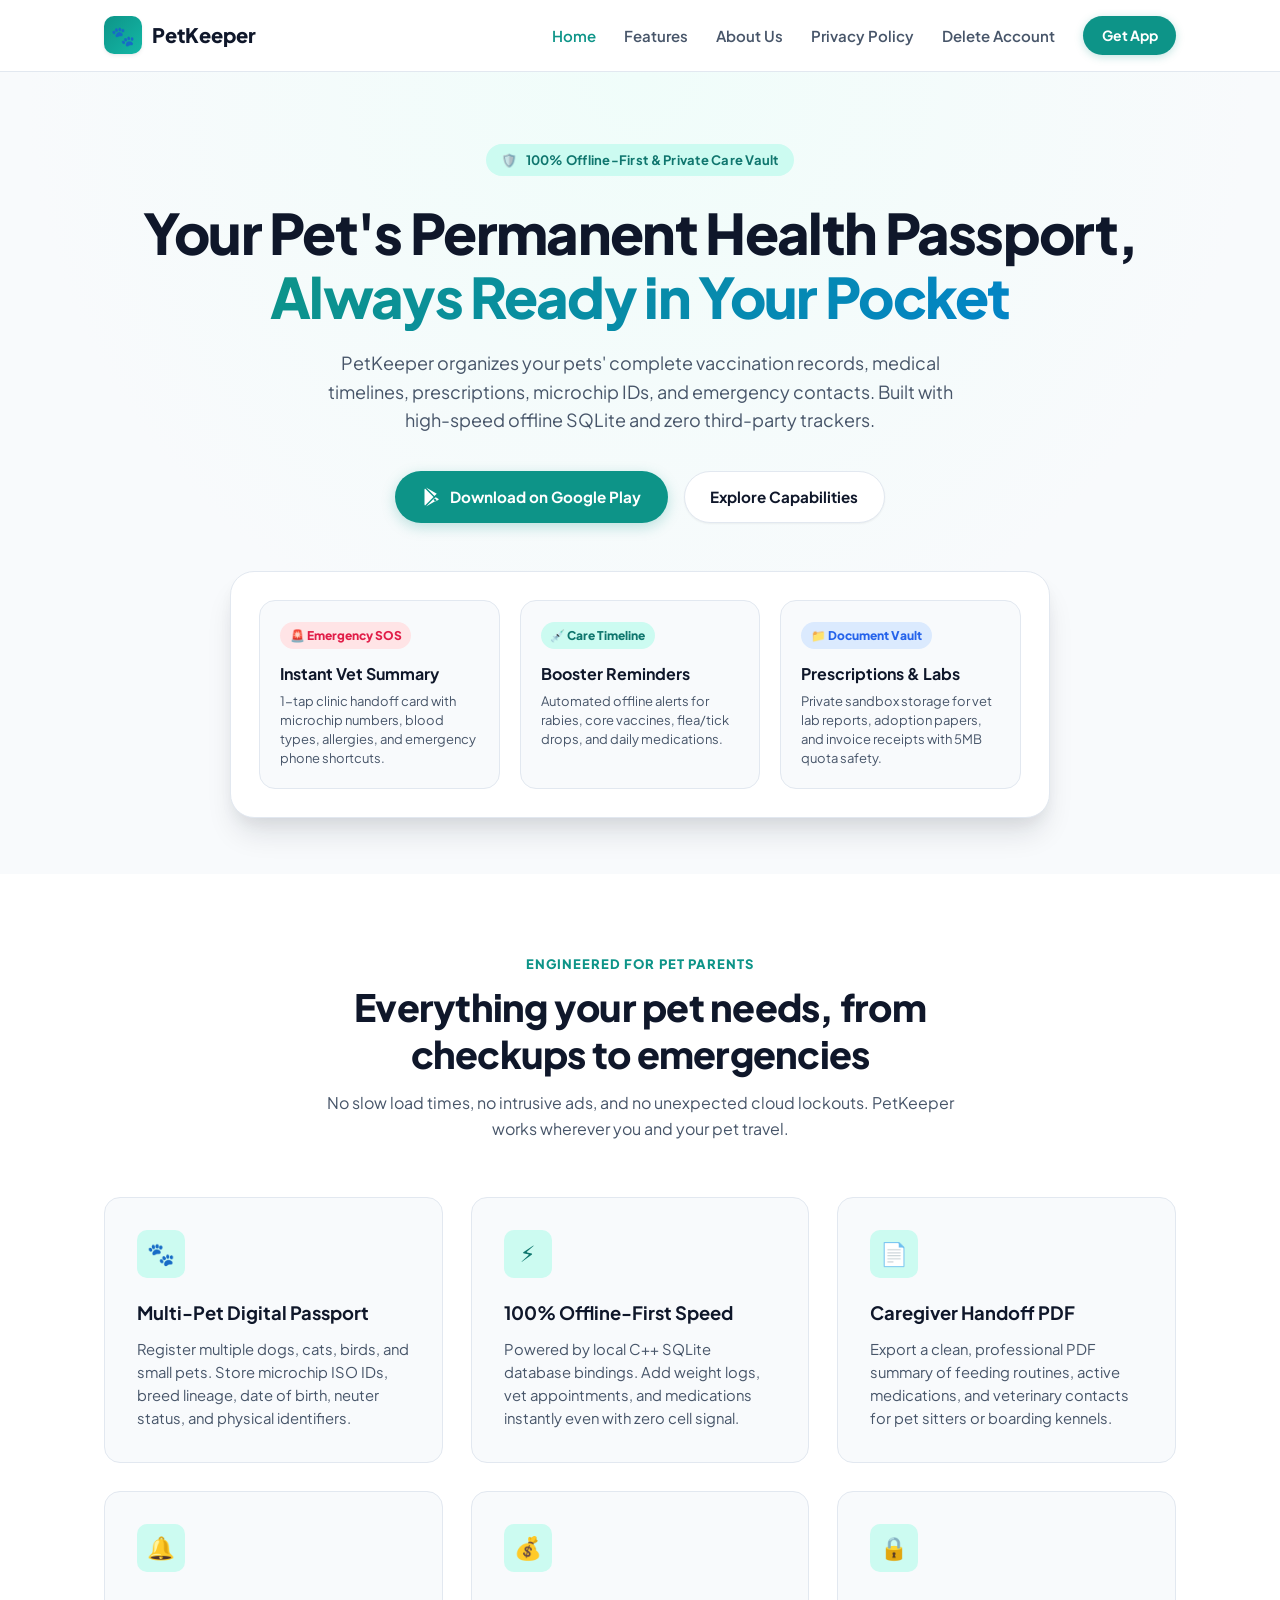
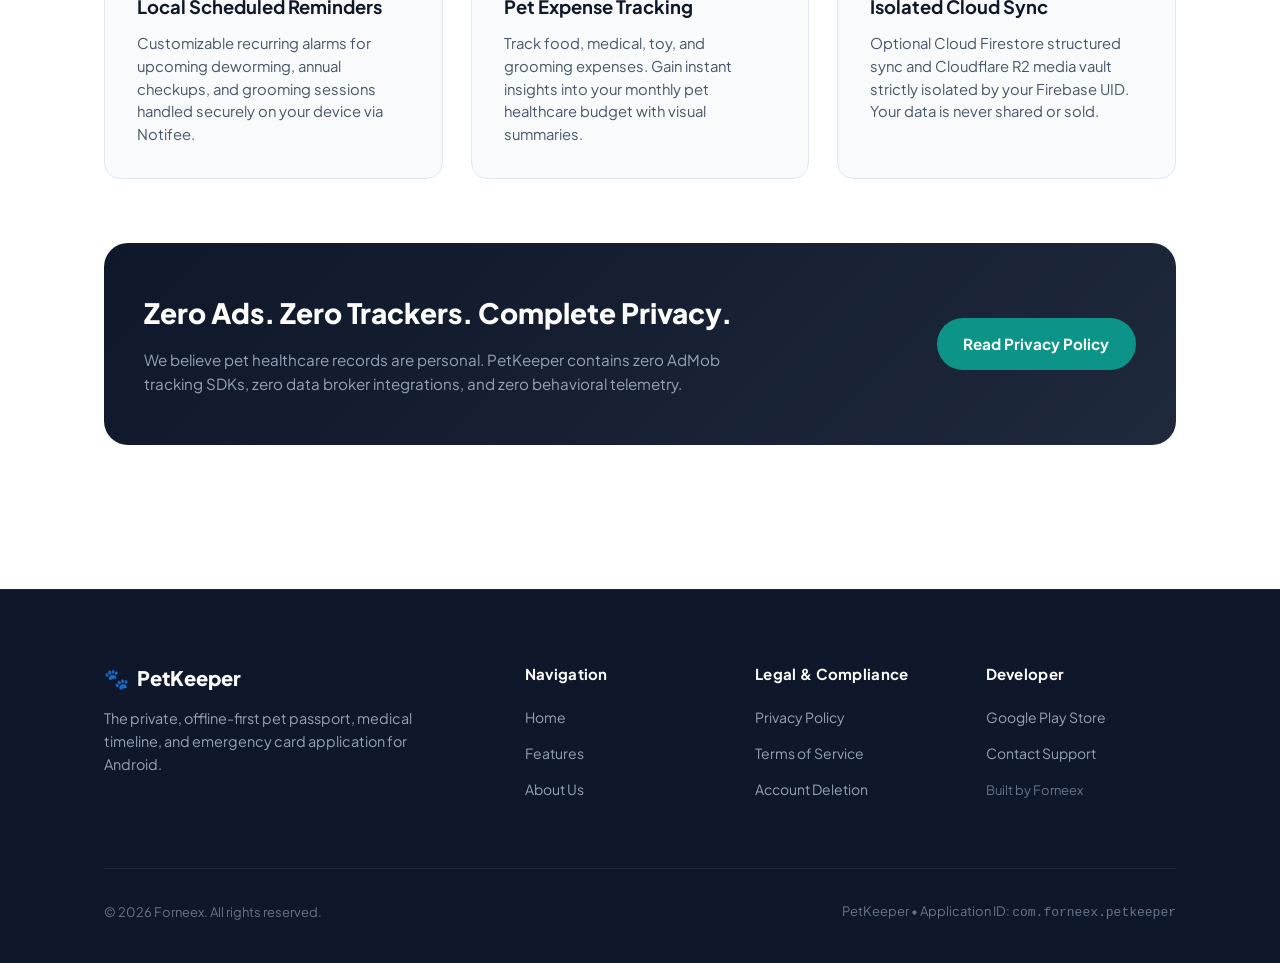
==== index.html @ 9a7882e7 "feat(web): add PetKeeper landing page, legal policies, and account deletion portal" ====
<!DOCTYPE html>
<html lang="en">
<head>
  <meta charset="UTF-8">
  <meta name="viewport" content="width=device-width, initial-scale=1.0">
  <title>PetKeeper — Offline Pet Passport, Medical Timeline & Vault</title>
  <meta name="description" content="PetKeeper is a private, offline-first Android pet passport, chronological medical timeline, document vault, emergency card, and caregiver handoff tool. Zero ads, zero trackers.">
  <meta name="keywords" content="pet passport, pet medical records, pet vaccination tracker, pet keeper, pet vault, dog health app, cat medical timeline, vet records offline">
  <meta property="og:title" content="PetKeeper — Offline Pet Passport & Care Vault">
  <meta property="og:description" content="Keep your pet's complete medical history, vaccines, allergies, prescriptions, and emergency contacts safely in your pocket. Offline-first and private.">
  <meta property="og:type" content="website">
  <link rel="preconnect" href="https://fonts.googleapis.com">
  <link rel="preconnect" href="https://fonts.gstatic.com" crossorigin>
  <link href="https://fonts.googleapis.com/css2?family=Plus+Jakarta+Sans:wght@400;500;600;700;800&display=swap" rel="stylesheet">
  <link rel="stylesheet" href="css/style.css">
</head>
<body>

  <!-- Navigation Header -->
  <header class="header">
    <div class="container nav-wrap">
      <a href="index.html" class="brand">
        <div class="brand-icon">🐾</div>
        <span>PetKeeper</span>
      </a>

      <button class="mobile-toggle" aria-label="Toggle navigation menu" aria-expanded="false">
        <svg width="24" height="24" viewBox="0 0 24 24" fill="none" stroke="currentColor" stroke-width="2" stroke-linecap="round" stroke-linejoin="round">
          <line x1="3" y1="12" x2="21" y2="12"></line>
          <line x1="3" y1="6" x2="21" y2="6"></line>
          <line x1="3" y1="18" x2="21" y2="18"></line>
        </svg>
      </button>

      <ul class="nav-menu">
        <li><a href="index.html" class="nav-link">Home</a></li>
        <li><a href="#features" class="nav-link">Features</a></li>
        <li><a href="about.html" class="nav-link">About Us</a></li>
        <li><a href="privacy-policy.html" class="nav-link">Privacy Policy</a></li>
        <li><a href="delete-account.html" class="nav-link">Delete Account</a></li>
        <li><a href="https://play.google.com/store/apps/details?id=com.forneex.petkeeper" class="nav-btn" target="_blank" rel="noopener noreferrer">Get App</a></li>
      </ul>
    </div>
  </header>

  <!-- Hero Section -->
  <section class="hero">
    <div class="container">
      <div class="badge-pill">
        <span>🛡️</span> 100% Offline-First & Private Care Vault
      </div>
      
      <h1>Your Pet's Permanent Health Passport, <br><span class="gradient-text">Always Ready in Your Pocket</span></h1>
      
      <p class="hero-subtitle">
        PetKeeper organizes your pets' complete vaccination records, medical timelines, prescriptions, microchip IDs, and emergency contacts. Built with high-speed offline SQLite and zero third-party trackers.
      </p>

      <div class="hero-actions">
        <a href="https://play.google.com/store/apps/details?id=com.forneex.petkeeper" class="btn btn-primary" target="_blank" rel="noopener noreferrer">
          <svg width="20" height="20" viewBox="0 0 24 24" fill="currentColor">
            <path d="M3.609 1.814L13.792 12 3.61 22.186c-.372-.372-.61-.926-.61-1.572V3.386c0-.646.238-1.2.61-1.572zm11.3 9.07l2.84-2.84-12.87-7.39 10.03 10.23zm0 2.232L4.879 23.346l12.87-7.39-2.84-2.84zm1.116-1.116l3.41 1.958c.78.448.78 1.18 0 1.628l-3.41 1.958-2.28-2.28 2.28-2.264z"/>
          </svg>
          Download on Google Play
        </a>
        <a href="#features" class="btn btn-outline">Explore Capabilities</a>
      </div>

      <!-- Hero Visual Preview -->
      <div class="hero-preview">
        <div class="preview-grid">
          <div class="preview-card">
            <div class="preview-badge sos">🚨 Emergency SOS</div>
            <div class="preview-title">Instant Vet Summary</div>
            <p class="preview-desc">1-tap clinic handoff card with microchip numbers, blood types, allergies, and emergency phone shortcuts.</p>
          </div>

          <div class="preview-card">
            <div class="preview-badge vac">💉 Care Timeline</div>
            <div class="preview-title">Booster Reminders</div>
            <p class="preview-desc">Automated offline alerts for rabies, core vaccines, flea/tick drops, and daily medications.</p>
          </div>

          <div class="preview-card">
            <div class="preview-badge vault">📁 Document Vault</div>
            <div class="preview-title">Prescriptions & Labs</div>
            <p class="preview-desc">Private sandbox storage for vet lab reports, adoption papers, and invoice receipts with 5MB quota safety.</p>
          </div>
        </div>
      </div>
    </div>
  </section>

  <!-- Features Section -->
  <section class="features-section" id="features">
    <div class="container">
      <div class="section-header">
        <div class="section-tag">Engineered for Pet Parents</div>
        <h2 class="section-title">Everything your pet needs, from checkups to emergencies</h2>
        <p class="section-subtitle">No slow load times, no intrusive ads, and no unexpected cloud lockouts. PetKeeper works wherever you and your pet travel.</p>
      </div>

      <div class="features-grid">
        <div class="feature-item">
          <div class="feature-icon-box">🐾</div>
          <h3>Multi-Pet Digital Passport</h3>
          <p>Register multiple dogs, cats, birds, and small pets. Store microchip ISO IDs, breed lineage, date of birth, neuter status, and physical identifiers.</p>
        </div>

        <div class="feature-item">
          <div class="feature-icon-box">⚡</div>
          <h3>100% Offline-First Speed</h3>
          <p>Powered by local C++ SQLite database bindings. Add weight logs, vet appointments, and medications instantly even with zero cell signal.</p>
        </div>

        <div class="feature-item">
          <div class="feature-icon-box">📄</div>
          <h3>Caregiver Handoff PDF</h3>
          <p>Export a clean, professional PDF summary of feeding routines, active medications, and veterinary contacts for pet sitters or boarding kennels.</p>
        </div>

        <div class="feature-item">
          <div class="feature-icon-box">🔔</div>
          <h3>Local Scheduled Reminders</h3>
          <p>Customizable recurring alarms for upcoming deworming, annual checkups, and grooming sessions handled securely on your device via Notifee.</p>
        </div>

        <div class="feature-item">
          <div class="feature-icon-box">💰</div>
          <h3>Pet Expense Tracking</h3>
          <p>Track food, medical, toy, and grooming expenses. Gain instant insights into your monthly pet healthcare budget with visual summaries.</p>
        </div>

        <div class="feature-item">
          <div class="feature-icon-box">🔒</div>
          <h3>Isolated Cloud Sync</h3>
          <p>Optional Cloud Firestore structured sync and Cloudflare R2 media vault strictly isolated by your Firebase UID. Your data is never shared or sold.</p>
        </div>
      </div>

      <!-- Privacy Promise Banner -->
      <div class="privacy-banner">
        <div class="privacy-banner-content">
          <h2>Zero Ads. Zero Trackers. Complete Privacy.</h2>
          <p>We believe pet healthcare records are personal. PetKeeper contains zero AdMob tracking SDKs, zero data broker integrations, and zero behavioral telemetry.</p>
        </div>
        <a href="privacy-policy.html" class="btn">Read Privacy Policy</a>
      </div>
    </div>
  </section>

  <!-- Footer -->
  <footer class="footer">
    <div class="container">
      <div class="footer-grid">
        <div class="footer-brand">
          <h4><span>🐾</span> PetKeeper</h4>
          <p>The private, offline-first pet passport, medical timeline, and emergency card application for Android.</p>
        </div>

        <div class="footer-col">
          <h5>Navigation</h5>
          <ul class="footer-links">
            <li><a href="index.html">Home</a></li>
            <li><a href="#features">Features</a></li>
            <li><a href="about.html">About Us</a></li>
          </ul>
        </div>

        <div class="footer-col">
          <h5>Legal & Compliance</h5>
          <ul class="footer-links">
            <li><a href="privacy-policy.html">Privacy Policy</a></li>
            <li><a href="terms.html">Terms of Service</a></li>
            <li><a href="delete-account.html">Account Deletion</a></li>
          </ul>
        </div>

        <div class="footer-col">
          <h5>Developer</h5>
          <ul class="footer-links">
            <li><a href="https://play.google.com/store/apps/details?id=com.forneex.petkeeper" target="_blank" rel="noopener noreferrer">Google Play Store</a></li>
            <li><a href="mailto:haideralidev258@gmail.com">Contact Support</a></li>
            <li><span style="color: #64748b; font-size: 0.8125rem;">Built by Forneex</span></li>
          </ul>
        </div>
      </div>

      <div class="footer-bottom">
        <div>&copy; <span id="current-year">2026</span> Forneex. All rights reserved.</div>
        <div>PetKeeper &bull; Application ID: <code>com.forneex.petkeeper</code></div>
      </div>
    </div>
  </footer>

  <script src="js/main.js"></script>
</body>
</html>
---- css/style.css ----
/* ==========================================================================
   PetKeeper (PetVault) Web Design System
   Modern, responsive, clean stylesheet for GitHub Pages
   ========================================================================== */

:root {
  /* Brand Colors */
  --primary: #0d9488;
  --primary-hover: #0f766e;
  --primary-light: #ccfbf1;
  --primary-subtle: #f0fdfa;
  --mint: #99f6e4;
  
  /* Status & Accents */
  --rose: #e11d48;
  --rose-light: #ffe4e6;
  --rose-hover: #be123c;
  --amber: #f59e0b;
  --amber-light: #fef3c7;
  --blue: #2563eb;
  --blue-light: #dbeafe;
  --purple: #8b5cf6;
  --purple-light: #ede9fe;

  /* Neutrals */
  --bg-page: #f8fafc;
  --bg-surface: #ffffff;
  --bg-subtle: #f1f5f9;
  --text-main: #0f172a;
  --text-muted: #475569;
  --text-subtle: #64748b;
  --text-light: #94a3b8;
  --border-light: #e2e8f0;
  --border-focus: #0d9488;

  /* Shadows */
  --shadow-xs: 0 1px 2px 0 rgba(0, 0, 0, 0.05);
  --shadow-sm: 0 2px 4px 0 rgba(15, 23, 42, 0.06), 0 1px 2px 0 rgba(15, 23, 42, 0.04);
  --shadow-md: 0 4px 12px -2px rgba(15, 23, 42, 0.08), 0 2px 6px -1px rgba(15, 23, 42, 0.04);
  --shadow-lg: 0 12px 24px -4px rgba(15, 23, 42, 0.1), 0 4px 10px -2px rgba(15, 23, 42, 0.04);
  --shadow-xl: 0 20px 30px -6px rgba(15, 23, 42, 0.12), 0 8px 16px -4px rgba(15, 23, 42, 0.06);

  /* Typography & Layout */
  --font-family: 'Plus Jakarta Sans', system-ui, -apple-system, BlinkMacSystemFont, 'Segoe UI', Roboto, sans-serif;
  --font-mono: 'JetBrains Mono', 'Fira Code', Menlo, monospace;
  --radius-sm: 6px;
  --radius-md: 10px;
  --radius-lg: 16px;
  --radius-xl: 24px;
  --radius-full: 9999px;

  --max-w-content: 1120px;
  --max-w-prose: 780px;
  --header-height: 72px;
  --transition: all 0.2s cubic-bezier(0.16, 1, 0.3, 1);
}

/* Reset & Base Setup */
*, *::before, *::after {
  box-sizing: border-box;
  margin: 0;
  padding: 0;
}

html {
  font-size: 16px;
  scroll-behavior: smooth;
  -webkit-font-smoothing: antialiased;
  -moz-osx-font-smoothing: grayscale;
}

body {
  font-family: var(--font-family);
  background-color: var(--bg-page);
  color: var(--text-main);
  line-height: 1.6;
  display: flex;
  flex-direction: column;
  min-height: 100vh;
}

img, svg {
  display: block;
  max-width: 100%;
}

a {
  color: var(--primary);
  text-decoration: none;
  transition: var(--transition);
}

a:hover {
  color: var(--primary-hover);
}

/* Container */
.container {
  width: 100%;
  max-width: var(--max-w-content);
  margin-left: auto;
  margin-right: auto;
  padding-left: 1.5rem;
  padding-right: 1.5rem;
}

.container-prose {
  max-width: var(--max-w-prose);
}

/* Header & Navigation */
.header {
  position: sticky;
  top: 0;
  z-index: 100;
  height: var(--header-height);
  background: rgba(255, 255, 255, 0.92);
  backdrop-filter: blur(12px);
  -webkit-backdrop-filter: blur(12px);
  border-bottom: 1px solid var(--border-light);
  display: flex;
  align-items: center;
}

.nav-wrap {
  display: flex;
  align-items: center;
  justify-content: space-between;
}

.brand {
  display: flex;
  align-items: center;
  gap: 0.65rem;
  font-size: 1.25rem;
  font-weight: 800;
  color: var(--text-main);
  text-decoration: none;
}

.brand-icon {
  width: 38px;
  height: 38px;
  background: linear-gradient(135deg, var(--primary), #14b8a6);
  color: #ffffff;
  border-radius: var(--radius-md);
  display: flex;
  align-items: center;
  justify-content: center;
  font-size: 1.2rem;
  box-shadow: var(--shadow-sm);
}

.nav-menu {
  display: flex;
  align-items: center;
  gap: 1.75rem;
  list-style: none;
}

.nav-link {
  font-size: 0.9375rem;
  font-weight: 600;
  color: var(--text-muted);
  transition: var(--transition);
}

.nav-link:hover,
.nav-link.active {
  color: var(--primary);
}

.nav-btn {
  display: inline-flex;
  align-items: center;
  gap: 0.4rem;
  padding: 0.55rem 1.15rem;
  background-color: var(--primary);
  color: #ffffff !important;
  border-radius: var(--radius-full);
  font-size: 0.875rem;
  font-weight: 700;
  transition: var(--transition);
  box-shadow: 0 2px 8px rgba(13, 148, 136, 0.25);
}

.nav-btn:hover {
  background-color: var(--primary-hover);
  transform: translateY(-1px);
  box-shadow: 0 4px 12px rgba(13, 148, 136, 0.35);
}

.mobile-toggle {
  display: none;
  background: none;
  border: none;
  cursor: pointer;
  padding: 0.5rem;
  color: var(--text-main);
}

/* Hero Section */
.hero {
  padding: 4.5rem 0 3.5rem;
  background: radial-gradient(circle at 50% 0%, var(--primary-subtle) 0%, var(--bg-page) 60%);
  text-align: center;
}

.badge-pill {
  display: inline-flex;
  align-items: center;
  gap: 0.5rem;
  background-color: var(--primary-light);
  color: var(--primary-hover);
  padding: 0.35rem 0.95rem;
  border-radius: var(--radius-full);
  font-size: 0.8125rem;
  font-weight: 700;
  letter-spacing: 0.02em;
  margin-bottom: 1.5rem;
}

.hero h1 {
  font-size: clamp(2.25rem, 5vw, 3.5rem);
  font-weight: 800;
  line-height: 1.15;
  color: var(--text-main);
  letter-spacing: -0.03em;
  margin-bottom: 1.25rem;
}

.hero h1 span.gradient-text {
  background: linear-gradient(135deg, var(--primary) 0%, #0284c7 100%);
  -webkit-background-clip: text;
  -webkit-text-fill-color: transparent;
}

.hero-subtitle {
  font-size: 1.125rem;
  color: var(--text-muted);
  max-width: 660px;
  margin: 0 auto 2.25rem;
  line-height: 1.6;
}

.hero-actions {
  display: flex;
  align-items: center;
  justify-content: center;
  flex-wrap: wrap;
  gap: 1rem;
  margin-bottom: 3rem;
}

.btn {
  display: inline-flex;
  align-items: center;
  justify-content: center;
  gap: 0.5rem;
  padding: 0.8rem 1.6rem;
  border-radius: var(--radius-full);
  font-size: 0.95rem;
  font-weight: 700;
  cursor: pointer;
  border: 1px solid transparent;
  transition: var(--transition);
  text-decoration: none;
}

.btn-primary {
  background-color: var(--primary);
  color: #ffffff !important;
  box-shadow: 0 4px 14px rgba(13, 148, 136, 0.25);
}

.btn-primary:hover {
  background-color: var(--primary-hover);
  transform: translateY(-2px);
  box-shadow: 0 6px 20px rgba(13, 148, 136, 0.35);
}

.btn-outline {
  background-color: var(--bg-surface);
  color: var(--text-main) !important;
  border-color: var(--border-light);
  box-shadow: var(--shadow-xs);
}

.btn-outline:hover {
  border-color: var(--primary);
  color: var(--primary) !important;
  background-color: var(--primary-subtle);
  transform: translateY(-1px);
}

.btn-danger {
  background-color: var(--rose);
  color: #ffffff !important;
  box-shadow: 0 4px 14px rgba(225, 29, 72, 0.25);
}

.btn-danger:hover {
  background-color: var(--rose-hover);
  transform: translateY(-1px);
  box-shadow: 0 6px 18px rgba(225, 29, 72, 0.35);
}

/* App Mockup Graphic */
.hero-preview {
  max-width: 820px;
  margin: 0 auto;
  background: var(--bg-surface);
  border-radius: var(--radius-xl);
  border: 1px solid var(--border-light);
  padding: 1.75rem;
  box-shadow: var(--shadow-xl);
}

.preview-grid {
  display: grid;
  grid-template-columns: repeat(auto-fit, minmax(220px, 1fr));
  gap: 1.25rem;
  text-align: left;
}

.preview-card {
  background: var(--bg-page);
  border: 1px solid var(--border-light);
  border-radius: var(--radius-lg);
  padding: 1.25rem;
  transition: var(--transition);
}

.preview-card:hover {
  transform: translateY(-2px);
  box-shadow: var(--shadow-md);
  border-color: var(--mint);
}

.preview-badge {
  display: inline-flex;
  align-items: center;
  gap: 0.35rem;
  font-size: 0.75rem;
  font-weight: 800;
  padding: 0.25rem 0.6rem;
  border-radius: var(--radius-full);
  margin-bottom: 0.75rem;
}

.preview-badge.sos {
  background-color: var(--rose-light);
  color: var(--rose);
}

.preview-badge.vac {
  background-color: var(--primary-light);
  color: var(--primary-hover);
}

.preview-badge.vault {
  background-color: var(--blue-light);
  color: var(--blue);
}

.preview-title {
  font-size: 1rem;
  font-weight: 700;
  color: var(--text-main);
  margin-bottom: 0.35rem;
}

.preview-desc {
  font-size: 0.8125rem;
  color: var(--text-muted);
  line-height: 1.45;
}

/* Feature Section */
.features-section {
  padding: 5rem 0;
  background-color: var(--bg-surface);
}

.section-header {
  text-align: center;
  max-width: 640px;
  margin: 0 auto 3.5rem;
}

.section-tag {
  color: var(--primary);
  font-weight: 800;
  font-size: 0.8125rem;
  text-transform: uppercase;
  letter-spacing: 0.08em;
  margin-bottom: 0.5rem;
}

.section-title {
  font-size: clamp(1.75rem, 3.5vw, 2.35rem);
  font-weight: 800;
  color: var(--text-main);
  letter-spacing: -0.02em;
  line-height: 1.25;
  margin-bottom: 0.85rem;
}

.section-subtitle {
  font-size: 1rem;
  color: var(--text-muted);
}

.features-grid {
  display: grid;
  grid-template-columns: repeat(auto-fit, minmax(320px, 1fr));
  gap: 1.75rem;
}

.feature-item {
  background: var(--bg-page);
  border: 1px solid var(--border-light);
  border-radius: var(--radius-lg);
  padding: 2rem;
  transition: var(--transition);
}

.feature-item:hover {
  background: #ffffff;
  border-color: var(--primary);
  box-shadow: var(--shadow-lg);
  transform: translateY(-3px);
}

.feature-icon-box {
  width: 48px;
  height: 48px;
  border-radius: var(--radius-md);
  display: flex;
  align-items: center;
  justify-content: center;
  font-size: 1.4rem;
  margin-bottom: 1.25rem;
  background: var(--primary-light);
  color: var(--primary-hover);
}

.feature-item h3 {
  font-size: 1.15rem;
  font-weight: 700;
  color: var(--text-main);
  margin-bottom: 0.65rem;
}

.feature-item p {
  font-size: 0.925rem;
  color: var(--text-muted);
  line-height: 1.55;
}

/* Privacy Promise Banner */
.privacy-banner {
  background: linear-gradient(135deg, #0f172a 0%, #1e293b 100%);
  color: #ffffff;
  border-radius: var(--radius-xl);
  padding: 3rem 2.5rem;
  margin: 4rem 0;
  display: flex;
  align-items: center;
  justify-content: space-between;
  gap: 2rem;
  flex-wrap: wrap;
}

.privacy-banner-content h2 {
  font-size: 1.75rem;
  font-weight: 800;
  margin-bottom: 0.75rem;
  color: #ffffff;
}

.privacy-banner-content p {
  color: #94a3b8;
  max-width: 580px;
  font-size: 0.95rem;
}

.privacy-banner .btn {
  background-color: var(--primary);
  color: #ffffff !important;
  white-space: nowrap;
}

/* Page Headers (Inner Pages) */
.page-hero {
  background: var(--bg-surface);
  border-bottom: 1px solid var(--border-light);
  padding: 3.5rem 0 2.5rem;
  text-align: center;
}

.page-hero h1 {
  font-size: clamp(2rem, 4vw, 2.75rem);
  font-weight: 800;
  color: var(--text-main);
  letter-spacing: -0.02em;
  margin-bottom: 0.75rem;
}

.page-hero p {
  font-size: 1.05rem;
  color: var(--text-muted);
  max-width: 620px;
  margin: 0 auto;
}

.page-meta {
  margin-top: 1rem;
  font-size: 0.8125rem;
  color: var(--text-subtle);
  display: flex;
  align-items: center;
  justify-content: center;
  gap: 1.25rem;
}

/* Legal / Policy Documentation Styles */
.policy-body {
  padding: 3.5rem 0 5rem;
}

.policy-content {
  background: var(--bg-surface);
  border: 1px solid var(--border-light);
  border-radius: var(--radius-xl);
  padding: 2.5rem 3rem;
  box-shadow: var(--shadow-sm);
}

.policy-content h2 {
  font-size: 1.45rem;
  font-weight: 800;
  color: var(--text-main);
  margin: 2.25rem 0 0.85rem;
  padding-bottom: 0.4rem;
  border-bottom: 1px solid var(--border-light);
}

.policy-content h2:first-of-type {
  margin-top: 0;
}

.policy-content h3 {
  font-size: 1.15rem;
  font-weight: 700;
  color: var(--text-main);
  margin: 1.5rem 0 0.5rem;
}

.policy-content p {
  font-size: 0.9625rem;
  color: var(--text-muted);
  line-height: 1.7;
  margin-bottom: 1.15rem;
}

.policy-content ul, 
.policy-content ol {
  margin: 0 0 1.25rem 1.5rem;
  color: var(--text-muted);
  font-size: 0.9625rem;
  line-height: 1.7;
}

.policy-content li {
  margin-bottom: 0.4rem;
}

.policy-callout {
  background-color: var(--primary-subtle);
  border-left: 4px solid var(--primary);
  padding: 1.15rem 1.35rem;
  border-radius: 0 var(--radius-md) var(--radius-md) 0;
  margin: 1.5rem 0;
}

.policy-callout.danger {
  background-color: var(--rose-light);
  border-left-color: var(--rose);
}

.policy-callout p {
  color: var(--text-main);
  margin-bottom: 0;
  font-size: 0.925rem;
}

.policy-table {
  width: 100%;
  border-collapse: collapse;
  margin: 1.5rem 0 2rem;
  font-size: 0.9rem;
}

.policy-table th,
.policy-table td {
  padding: 0.85rem 1rem;
  border: 1px solid var(--border-light);
  text-align: left;
}

.policy-table th {
  background-color: var(--bg-subtle);
  font-weight: 700;
  color: var(--text-main);
}

.policy-table tr:nth-child(even) {
  background-color: var(--bg-page);
}

/* Forms & Account Deletion */
.form-card {
  background: var(--bg-surface);
  border: 1px solid var(--border-light);
  border-radius: var(--radius-xl);
  padding: 2.5rem;
  box-shadow: var(--shadow-md);
  margin-top: 2rem;
}

.form-group {
  margin-bottom: 1.5rem;
}

.form-label {
  display: block;
  font-size: 0.875rem;
  font-weight: 700;
  color: var(--text-main);
  margin-bottom: 0.5rem;
}

.form-label span.req {
  color: var(--rose);
}

.form-input,
.form-select,
.form-textarea {
  width: 100%;
  padding: 0.75rem 1rem;
  border: 1px solid var(--border-light);
  border-radius: var(--radius-md);
  font-family: inherit;
  font-size: 0.9375rem;
  background-color: var(--bg-page);
  color: var(--text-main);
  transition: var(--transition);
}

.form-input:focus,
.form-select:focus,
.form-textarea:focus {
  outline: none;
  border-color: var(--border-focus);
  background-color: #ffffff;
  box-shadow: 0 0 0 3px rgba(13, 148, 136, 0.15);
}

.form-textarea {
  min-height: 110px;
  resize: vertical;
}

.form-hint {
  font-size: 0.8125rem;
  color: var(--text-subtle);
  margin-top: 0.35rem;
}

.form-check {
  display: flex;
  align-items: flex-start;
  gap: 0.65rem;
  margin-top: 1rem;
  cursor: pointer;
}

.form-check input[type="checkbox"] {
  margin-top: 0.25rem;
  width: 17px;
  height: 17px;
  accent-color: var(--primary);
  cursor: pointer;
}

.form-check-label {
  font-size: 0.875rem;
  color: var(--text-muted);
  line-height: 1.5;
}

.form-status {
  display: none;
  padding: 1.25rem;
  border-radius: var(--radius-md);
  margin-top: 1.5rem;
  font-size: 0.925rem;
  font-weight: 600;
}

.form-status.success {
  display: block;
  background-color: var(--primary-light);
  color: var(--primary-hover);
  border: 1px solid var(--mint);
}

.form-status.error {
  display: block;
  background-color: var(--rose-light);
  color: var(--rose);
  border: 1px solid #fecdd3;
}

/* Steps Grid */
.steps-grid {
  display: grid;
  grid-template-columns: repeat(auto-fit, minmax(260px, 1fr));
  gap: 1.5rem;
  margin: 2rem 0;
}

.step-card {
  background: var(--bg-surface);
  border: 1px solid var(--border-light);
  border-radius: var(--radius-lg);
  padding: 1.75rem;
  position: relative;
}

.step-number {
  width: 32px;
  height: 32px;
  background-color: var(--primary);
  color: #ffffff;
  border-radius: var(--radius-full);
  display: flex;
  align-items: center;
  justify-content: center;
  font-size: 0.875rem;
  font-weight: 800;
  margin-bottom: 1rem;
}

.step-card h3 {
  font-size: 1.05rem;
  font-weight: 700;
  color: var(--text-main);
  margin-bottom: 0.4rem;
}

.step-card p {
  font-size: 0.875rem;
  color: var(--text-muted);
  line-height: 1.5;
}

/* Footer */
.footer {
  margin-top: auto;
  background-color: #0f172a;
  color: #94a3b8;
  padding: 4.5rem 0 2.5rem;
  border-top: 1px solid #1e293b;
}

.footer-grid {
  display: grid;
  grid-template-columns: 2fr 1fr 1fr 1fr;
  gap: 2.5rem;
  margin-bottom: 3.5rem;
}

.footer-brand h4 {
  color: #ffffff;
  font-size: 1.25rem;
  font-weight: 800;
  display: flex;
  align-items: center;
  gap: 0.5rem;
  margin-bottom: 0.85rem;
}

.footer-brand p {
  font-size: 0.9rem;
  line-height: 1.6;
  max-width: 320px;
  color: #94a3b8;
}

.footer-col h5 {
  color: #ffffff;
  font-size: 0.9375rem;
  font-weight: 700;
  margin-bottom: 1.15rem;
  letter-spacing: 0.02em;
}

.footer-links {
  list-style: none;
}

.footer-links li {
  margin-bottom: 0.65rem;
}

.footer-links a {
  color: #94a3b8;
  font-size: 0.875rem;
  transition: var(--transition);
}

.footer-links a:hover {
  color: var(--mint);
  padding-left: 2px;
}

.footer-bottom {
  padding-top: 2rem;
  border-top: 1px solid #1e293b;
  display: flex;
  align-items: center;
  justify-content: space-between;
  flex-wrap: wrap;
  gap: 1rem;
  font-size: 0.8125rem;
  color: #64748b;
}

/* Responsive Media Queries */
@media (max-width: 868px) {
  .mobile-toggle {
    display: block;
  }

  .nav-menu {
    position: fixed;
    top: var(--header-height);
    left: 0;
    width: 100%;
    background: #ffffff;
    border-bottom: 1px solid var(--border-light);
    flex-direction: column;
    padding: 1.5rem 2rem;
    gap: 1.25rem;
    box-shadow: var(--shadow-lg);
    display: none;
  }

  .nav-menu.show {
    display: flex;
  }

  .footer-grid {
    grid-template-columns: 1fr 1fr;
  }

  .policy-content {
    padding: 1.75rem 1.5rem;
  }
}

@media (max-width: 540px) {
  .footer-grid {
    grid-template-columns: 1fr;
  }

  .hero h1 {
    font-size: 2rem;
  }

  .btn {
    width: 100%;
  }

  .hero-actions {
    flex-direction: column;
  }

  .form-card {
    padding: 1.5rem 1.25rem;
  }
}
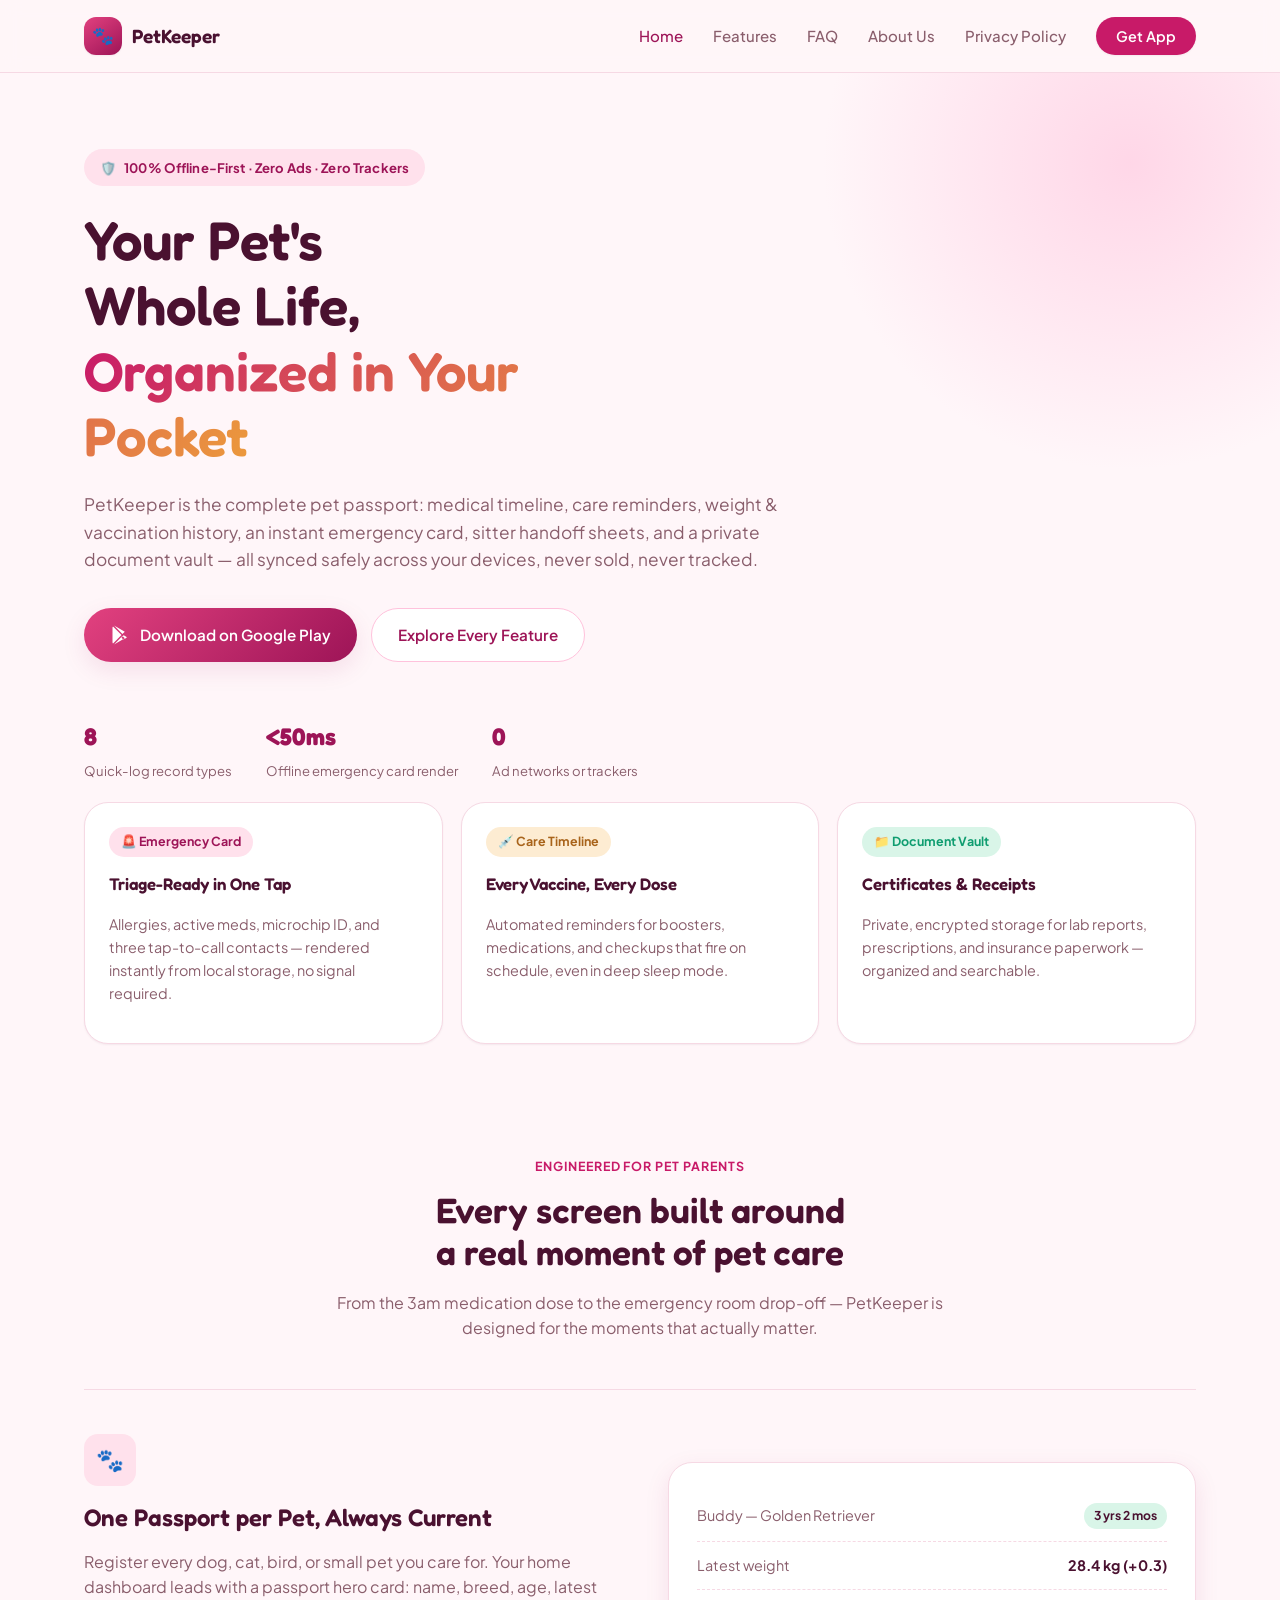
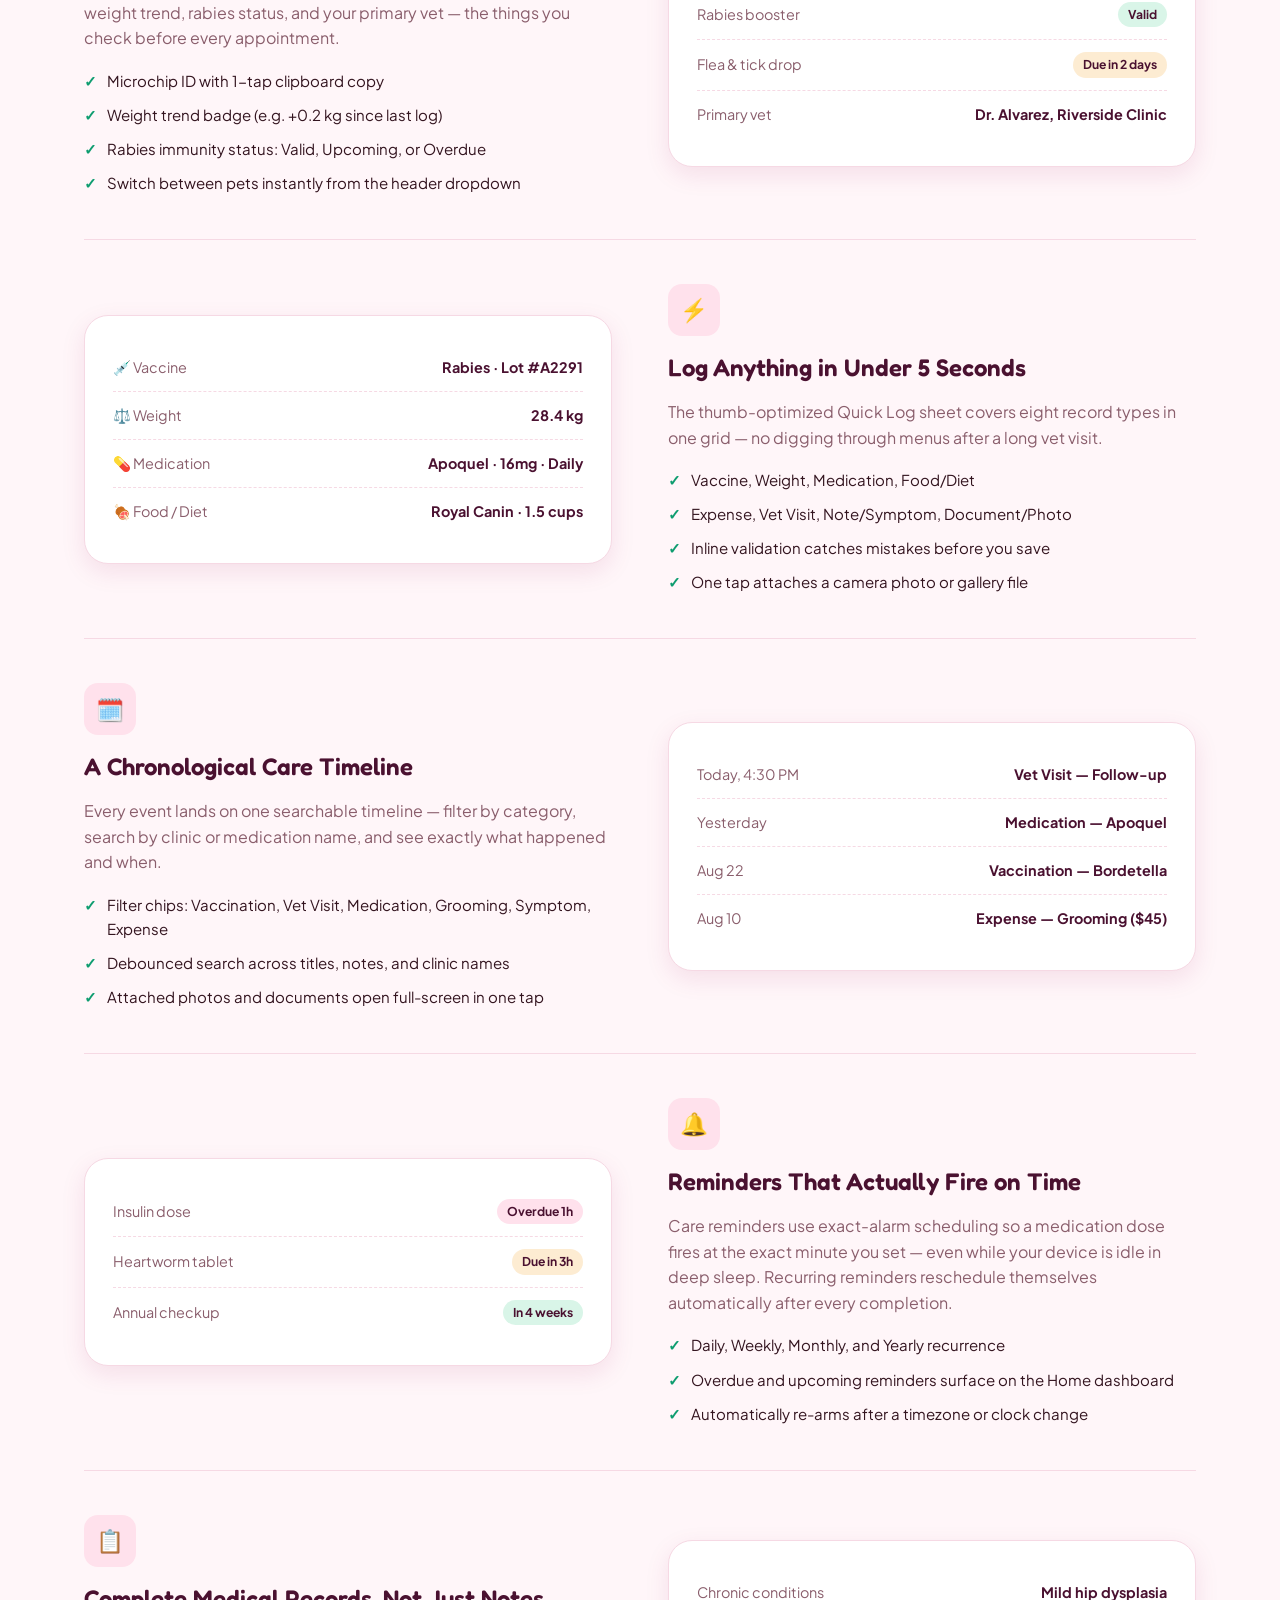
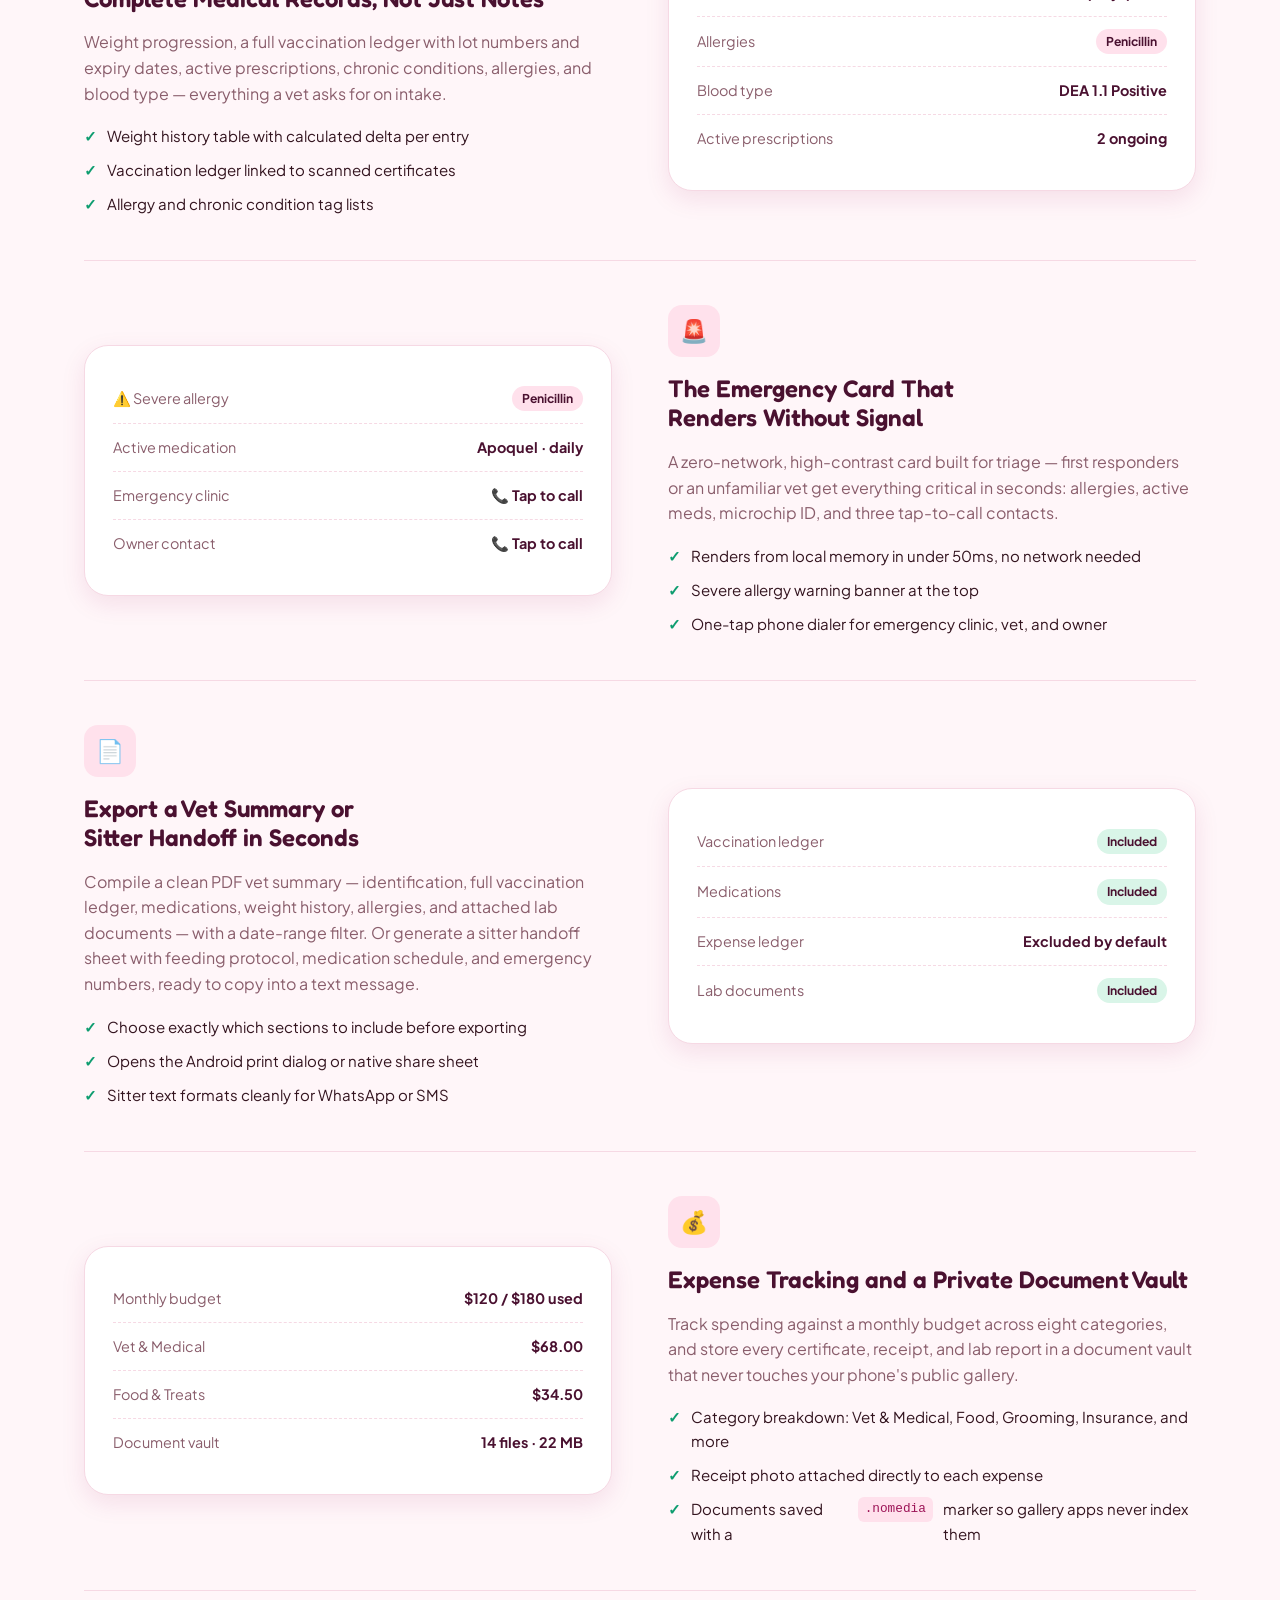
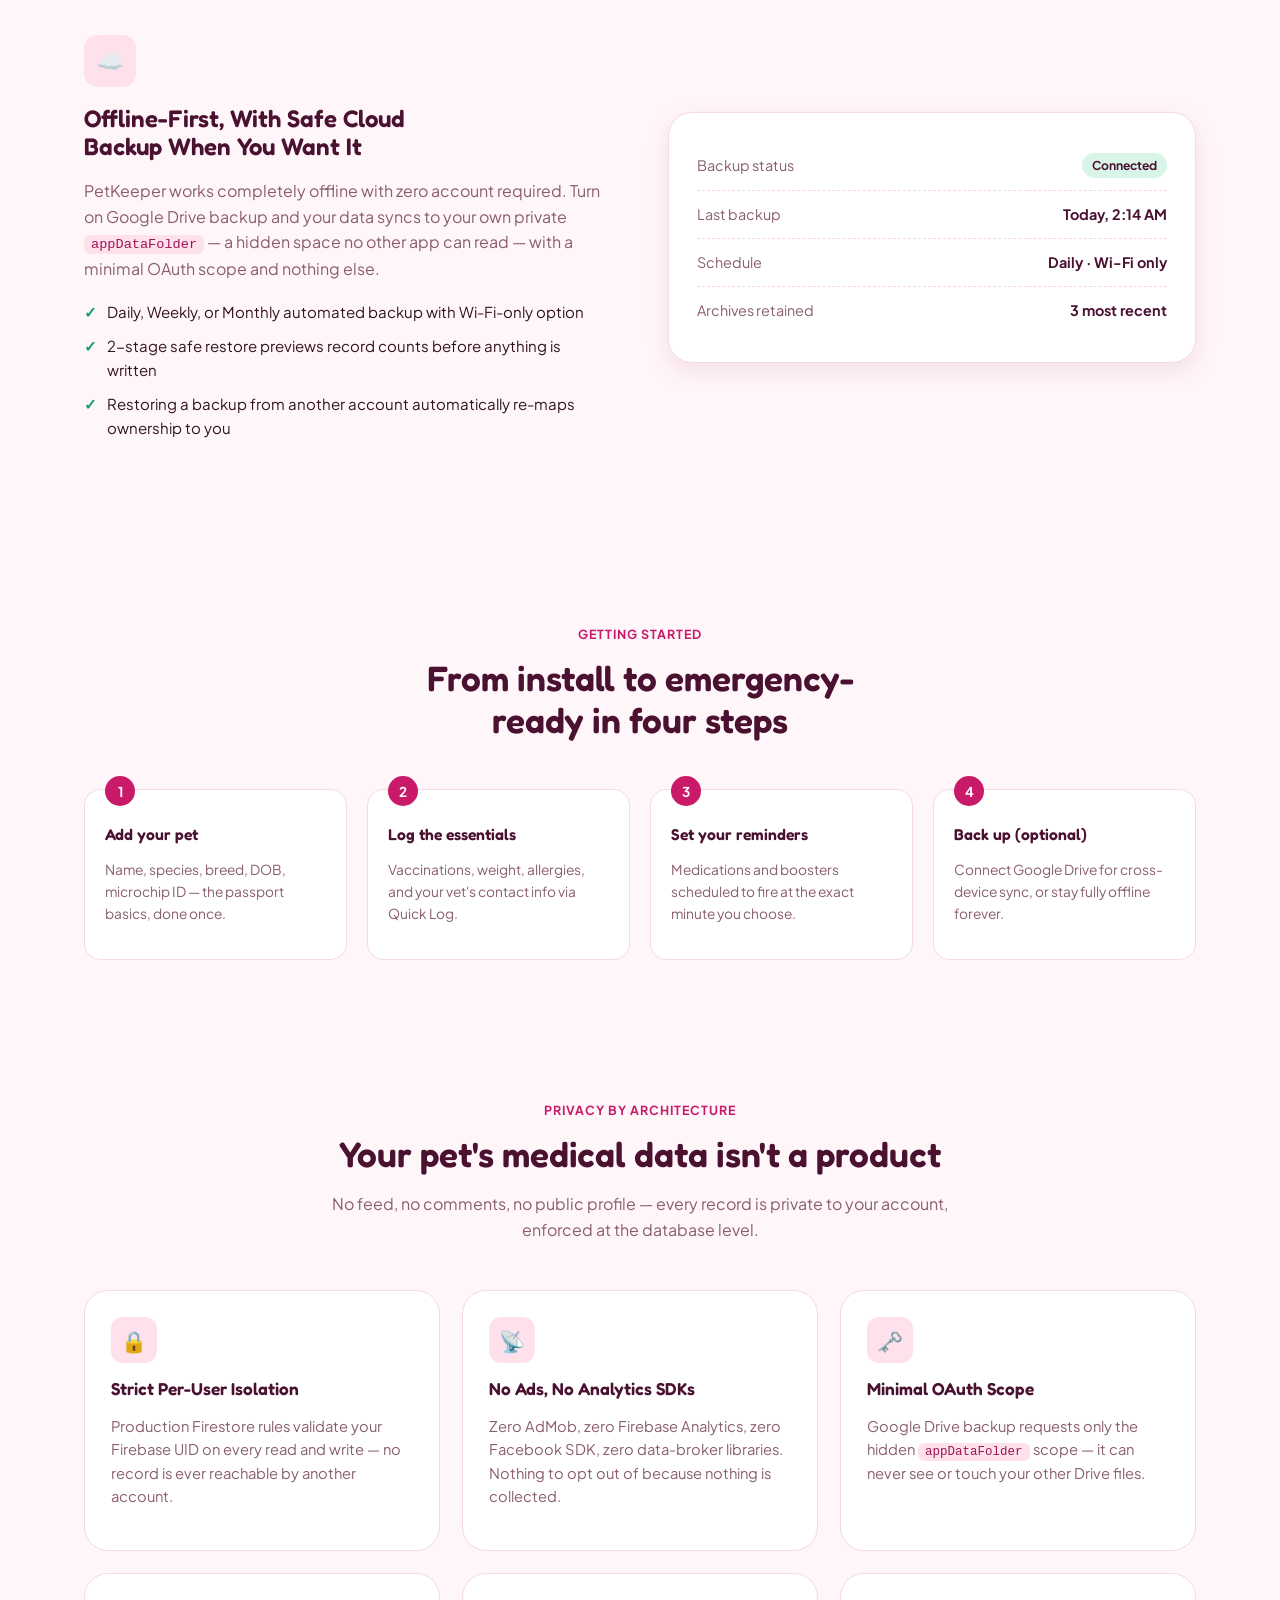
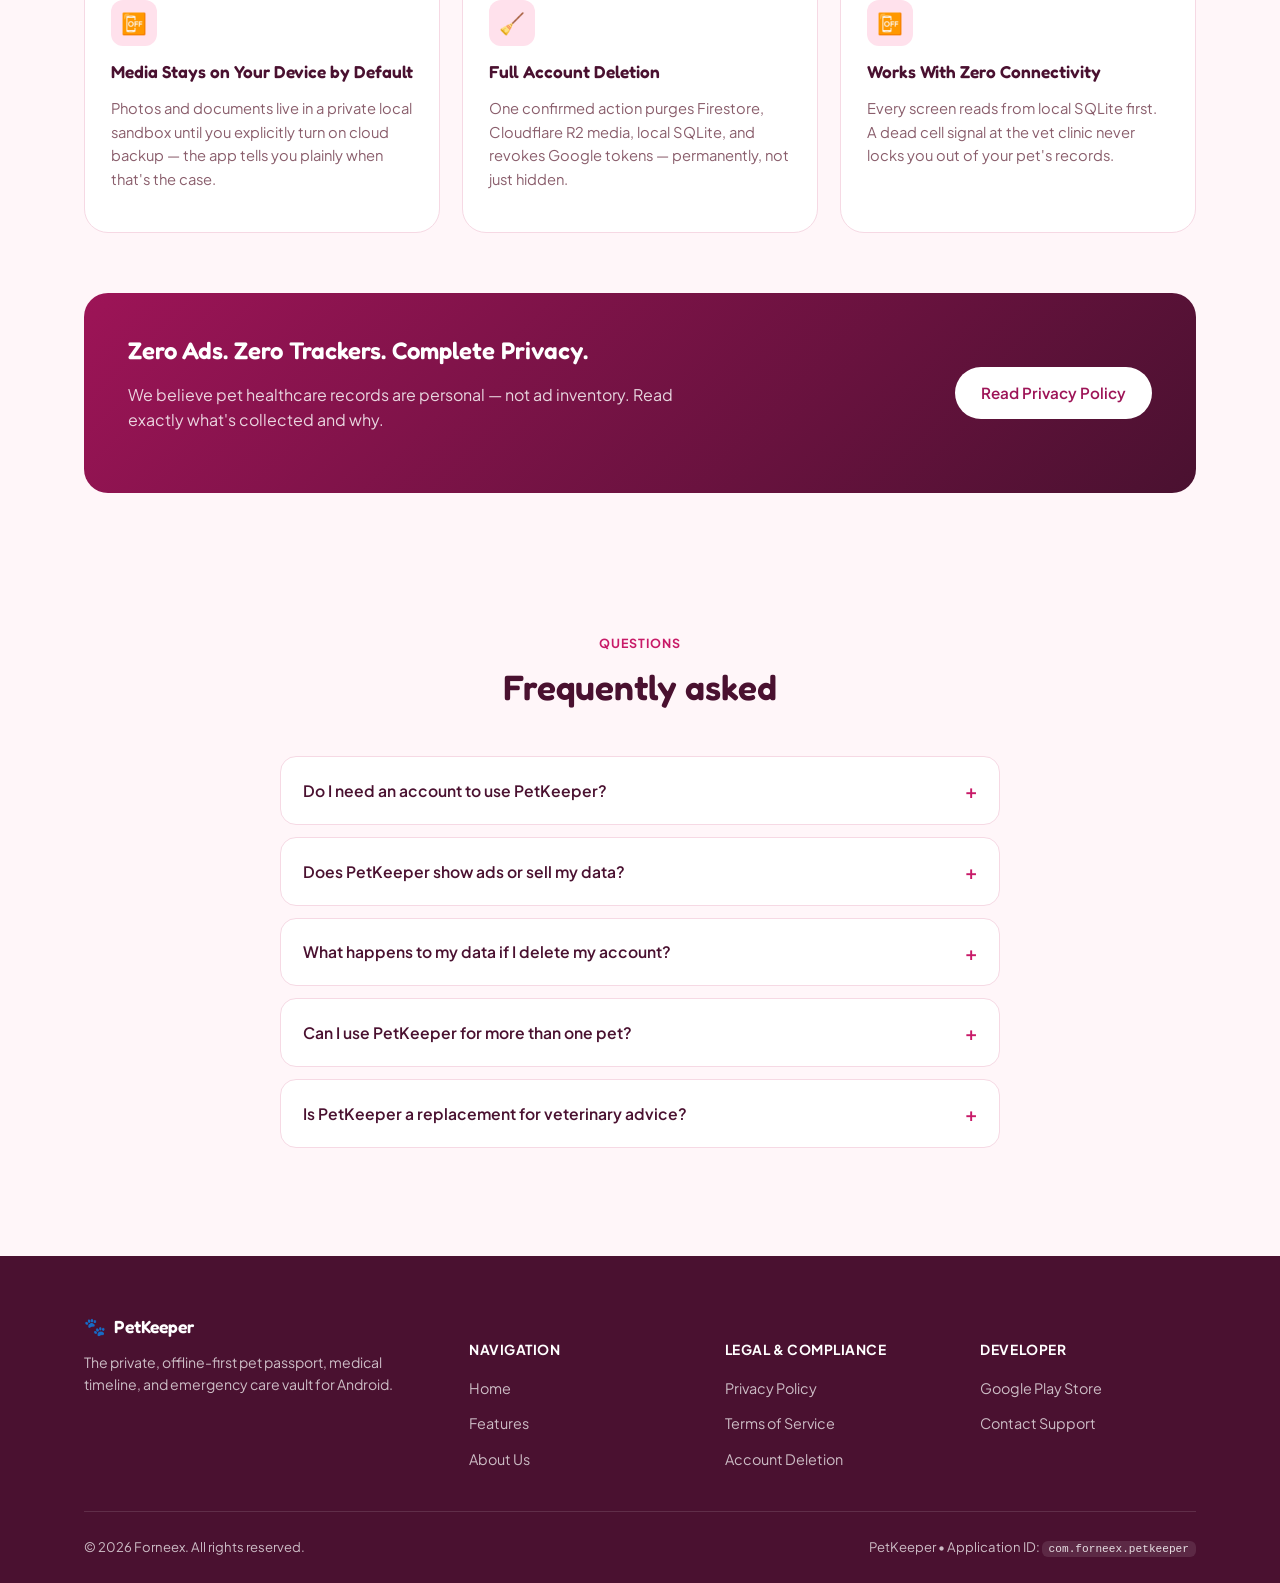
==== commit e8d0e179: "Rebuild site with rose theme and full feature coverage Replaces the teal design with a rose/blush pa" ====
--- a/index.html
+++ b/index.html
@@ -4,14 +4,14 @@
   <meta charset="UTF-8">
   <meta name="viewport" content="width=device-width, initial-scale=1.0">
   <title>PetKeeper — Offline Pet Passport, Medical Timeline & Vault</title>
-  <meta name="description" content="PetKeeper is a private, offline-first Android pet passport, chronological medical timeline, document vault, emergency card, and caregiver handoff tool. Zero ads, zero trackers.">
-  <meta name="keywords" content="pet passport, pet medical records, pet vaccination tracker, pet keeper, pet vault, dog health app, cat medical timeline, vet records offline">
+  <meta name="description" content="PetKeeper is a private, offline-first Android pet passport: medical timeline, care reminders, emergency card, vet summary PDF, sitter handoff, expense tracker and document vault. Zero ads, zero trackers.">
+  <meta name="keywords" content="pet passport, pet medical records, pet vaccination tracker, pet keeper, pet vault, dog health app, cat medical timeline, vet records offline, pet expense tracker">
   <meta property="og:title" content="PetKeeper — Offline Pet Passport & Care Vault">
   <meta property="og:description" content="Keep your pet's complete medical history, vaccines, allergies, prescriptions, and emergency contacts safely in your pocket. Offline-first and private.">
   <meta property="og:type" content="website">
   <link rel="preconnect" href="https://fonts.googleapis.com">
   <link rel="preconnect" href="https://fonts.gstatic.com" crossorigin>
-  <link href="https://fonts.googleapis.com/css2?family=Plus+Jakarta+Sans:wght@400;500;600;700;800&display=swap" rel="stylesheet">
+  <link href="https://fonts.googleapis.com/css2?family=Fredoka:wght@500;600;700&family=Plus+Jakarta+Sans:wght@400;500;600;700;800&display=swap" rel="stylesheet">
   <link rel="stylesheet" href="css/style.css">
 </head>
 <body>
@@ -33,11 +33,11 @@
       </button>
 
       <ul class="nav-menu">
-        <li><a href="index.html" class="nav-link">Home</a></li>
+        <li><a href="index.html" class="nav-link active">Home</a></li>
         <li><a href="#features" class="nav-link">Features</a></li>
+        <li><a href="#faq" class="nav-link">FAQ</a></li>
         <li><a href="about.html" class="nav-link">About Us</a></li>
         <li><a href="privacy-policy.html" class="nav-link">Privacy Policy</a></li>
-        <li><a href="delete-account.html" class="nav-link">Delete Account</a></li>
         <li><a href="https://play.google.com/store/apps/details?id=com.forneex.petkeeper" class="nav-btn" target="_blank" rel="noopener noreferrer">Get App</a></li>
       </ul>
     </div>
@@ -47,13 +47,15 @@
   <section class="hero">
     <div class="container">
       <div class="badge-pill">
-        <span>🛡️</span> 100% Offline-First & Private Care Vault
-      </div>
-      
-      <h1>Your Pet's Permanent Health Passport, <br><span class="gradient-text">Always Ready in Your Pocket</span></h1>
-      
+        <span>🛡️</span> 100% Offline-First &middot; Zero Ads &middot; Zero Trackers
+      </div>
+
+      <h1>Your Pet's Whole Life, <br><span class="gradient-text">Organized in Your Pocket</span></h1>
+
       <p class="hero-subtitle">
-        PetKeeper organizes your pets' complete vaccination records, medical timelines, prescriptions, microchip IDs, and emergency contacts. Built with high-speed offline SQLite and zero third-party trackers.
+        PetKeeper is the complete pet passport: medical timeline, care reminders, weight &amp; vaccination history,
+        an instant emergency card, sitter handoff sheets, and a private document vault — all synced safely
+        across your devices, never sold, never tracked.
       </p>
 
       <div class="hero-actions">
@@ -63,88 +65,329 @@
           </svg>
           Download on Google Play
         </a>
-        <a href="#features" class="btn btn-outline">Explore Capabilities</a>
+        <a href="#features" class="btn btn-outline">Explore Every Feature</a>
+      </div>
+
+      <div class="hero-stats">
+        <div class="hero-stat"><strong>8</strong><span>Quick-log record types</span></div>
+        <div class="hero-stat"><strong>&lt;50ms</strong><span>Offline emergency card render</span></div>
+        <div class="hero-stat"><strong>0</strong><span>Ad networks or trackers</span></div>
       </div>
 
       <!-- Hero Visual Preview -->
       <div class="hero-preview">
         <div class="preview-grid">
           <div class="preview-card">
-            <div class="preview-badge sos">🚨 Emergency SOS</div>
-            <div class="preview-title">Instant Vet Summary</div>
-            <p class="preview-desc">1-tap clinic handoff card with microchip numbers, blood types, allergies, and emergency phone shortcuts.</p>
+            <div class="preview-badge sos">🚨 Emergency Card</div>
+            <div class="preview-title">Triage-Ready in One Tap</div>
+            <p class="preview-desc">Allergies, active meds, microchip ID, and three tap-to-call contacts — rendered instantly from local storage, no signal required.</p>
           </div>
 
           <div class="preview-card">
             <div class="preview-badge vac">💉 Care Timeline</div>
-            <div class="preview-title">Booster Reminders</div>
-            <p class="preview-desc">Automated offline alerts for rabies, core vaccines, flea/tick drops, and daily medications.</p>
+            <div class="preview-title">Every Vaccine, Every Dose</div>
+            <p class="preview-desc">Automated reminders for boosters, medications, and checkups that fire on schedule, even in deep sleep mode.</p>
           </div>
 
           <div class="preview-card">
             <div class="preview-badge vault">📁 Document Vault</div>
-            <div class="preview-title">Prescriptions & Labs</div>
-            <p class="preview-desc">Private sandbox storage for vet lab reports, adoption papers, and invoice receipts with 5MB quota safety.</p>
+            <div class="preview-title">Certificates &amp; Receipts</div>
+            <p class="preview-desc">Private, encrypted storage for lab reports, prescriptions, and insurance paperwork — organized and searchable.</p>
           </div>
         </div>
       </div>
     </div>
   </section>
 
-  <!-- Features Section -->
-  <section class="features-section" id="features">
+  <!-- Feature Modules -->
+  <section id="features">
     <div class="container">
       <div class="section-header">
         <div class="section-tag">Engineered for Pet Parents</div>
-        <h2 class="section-title">Everything your pet needs, from checkups to emergencies</h2>
-        <p class="section-subtitle">No slow load times, no intrusive ads, and no unexpected cloud lockouts. PetKeeper works wherever you and your pet travel.</p>
-      </div>
-
+        <h2 class="section-title">Every screen built around a real moment of pet care</h2>
+        <p class="section-subtitle">From the 3am medication dose to the emergency room drop-off — PetKeeper is designed for the moments that actually matter.</p>
+      </div>
+
+      <!-- Module 1: Passport & Dashboard -->
+      <div class="module">
+        <div>
+          <div class="module-icon">🐾</div>
+          <h3>One Passport per Pet, Always Current</h3>
+          <p>Register every dog, cat, bird, or small pet you care for. Your home dashboard leads with a passport hero card: name, breed, age, latest weight trend, rabies status, and your primary vet — the things you check before every appointment.</p>
+          <ul class="module-list">
+            <li>Microchip ID with 1-tap clipboard copy</li>
+            <li>Weight trend badge (e.g. +0.2&nbsp;kg since last log)</li>
+            <li>Rabies immunity status: Valid, Upcoming, or Overdue</li>
+            <li>Switch between pets instantly from the header dropdown</li>
+          </ul>
+        </div>
+        <div class="module-card">
+          <div class="card-row"><span>Buddy — Golden Retriever</span><span class="chip ok">3 yrs 2 mos</span></div>
+          <div class="card-row"><span>Latest weight</span><span>28.4 kg (+0.3)</span></div>
+          <div class="card-row"><span>Rabies booster</span><span class="chip ok">Valid</span></div>
+          <div class="card-row"><span>Flea &amp; tick drop</span><span class="chip due">Due in 2 days</span></div>
+          <div class="card-row"><span>Primary vet</span><span>Dr. Alvarez, Riverside Clinic</span></div>
+        </div>
+      </div>
+
+      <!-- Module 2: Quick Log -->
+      <div class="module reverse">
+        <div>
+          <div class="module-icon">⚡</div>
+          <h3>Log Anything in Under 5 Seconds</h3>
+          <p>The thumb-optimized Quick Log sheet covers eight record types in one grid — no digging through menus after a long vet visit.</p>
+          <ul class="module-list">
+            <li>Vaccine, Weight, Medication, Food/Diet</li>
+            <li>Expense, Vet Visit, Note/Symptom, Document/Photo</li>
+            <li>Inline validation catches mistakes before you save</li>
+            <li>One tap attaches a camera photo or gallery file</li>
+          </ul>
+        </div>
+        <div class="module-card">
+          <div class="card-row"><span>💉 Vaccine</span><span>Rabies · Lot #A2291</span></div>
+          <div class="card-row"><span>⚖️ Weight</span><span>28.4 kg</span></div>
+          <div class="card-row"><span>💊 Medication</span><span>Apoquel · 16mg · Daily</span></div>
+          <div class="card-row"><span>🍖 Food / Diet</span><span>Royal Canin · 1.5 cups</span></div>
+        </div>
+      </div>
+
+      <!-- Module 3: Timeline -->
+      <div class="module">
+        <div>
+          <div class="module-icon">🗓️</div>
+          <h3>A Chronological Care Timeline</h3>
+          <p>Every event lands on one searchable timeline — filter by category, search by clinic or medication name, and see exactly what happened and when.</p>
+          <ul class="module-list">
+            <li>Filter chips: Vaccination, Vet Visit, Medication, Grooming, Symptom, Expense</li>
+            <li>Debounced search across titles, notes, and clinic names</li>
+            <li>Attached photos and documents open full-screen in one tap</li>
+          </ul>
+        </div>
+        <div class="module-card">
+          <div class="card-row"><span>Today, 4:30 PM</span><span>Vet Visit — Follow-up</span></div>
+          <div class="card-row"><span>Yesterday</span><span>Medication — Apoquel</span></div>
+          <div class="card-row"><span>Aug 22</span><span>Vaccination — Bordetella</span></div>
+          <div class="card-row"><span>Aug 10</span><span>Expense — Grooming ($45)</span></div>
+        </div>
+      </div>
+
+      <!-- Module 4: Care Reminders -->
+      <div class="module reverse">
+        <div>
+          <div class="module-icon">🔔</div>
+          <h3>Reminders That Actually Fire on Time</h3>
+          <p>Care reminders use exact-alarm scheduling so a medication dose fires at the exact minute you set — even while your device is idle in deep sleep. Recurring reminders reschedule themselves automatically after every completion.</p>
+          <ul class="module-list">
+            <li>Daily, Weekly, Monthly, and Yearly recurrence</li>
+            <li>Overdue and upcoming reminders surface on the Home dashboard</li>
+            <li>Automatically re-arms after a timezone or clock change</li>
+          </ul>
+        </div>
+        <div class="module-card">
+          <div class="card-row"><span>Insulin dose</span><span class="chip overdue">Overdue 1h</span></div>
+          <div class="card-row"><span>Heartworm tablet</span><span class="chip due">Due in 3h</span></div>
+          <div class="card-row"><span>Annual checkup</span><span class="chip ok">In 4 weeks</span></div>
+        </div>
+      </div>
+
+      <!-- Module 5: Health Records -->
+      <div class="module">
+        <div>
+          <div class="module-icon">📋</div>
+          <h3>Complete Medical Records, Not Just Notes</h3>
+          <p>Weight progression, a full vaccination ledger with lot numbers and expiry dates, active prescriptions, chronic conditions, allergies, and blood type — everything a vet asks for on intake.</p>
+          <ul class="module-list">
+            <li>Weight history table with calculated delta per entry</li>
+            <li>Vaccination ledger linked to scanned certificates</li>
+            <li>Allergy and chronic condition tag lists</li>
+          </ul>
+        </div>
+        <div class="module-card">
+          <div class="card-row"><span>Chronic conditions</span><span>Mild hip dysplasia</span></div>
+          <div class="card-row"><span>Allergies</span><span class="chip overdue">Penicillin</span></div>
+          <div class="card-row"><span>Blood type</span><span>DEA 1.1 Positive</span></div>
+          <div class="card-row"><span>Active prescriptions</span><span>2 ongoing</span></div>
+        </div>
+      </div>
+
+      <!-- Module 6: Emergency Card -->
+      <div class="module reverse">
+        <div>
+          <div class="module-icon">🚨</div>
+          <h3>The Emergency Card That Renders Without Signal</h3>
+          <p>A zero-network, high-contrast card built for triage — first responders or an unfamiliar vet get everything critical in seconds: allergies, active meds, microchip ID, and three tap-to-call contacts.</p>
+          <ul class="module-list">
+            <li>Renders from local memory in under 50ms, no network needed</li>
+            <li>Severe allergy warning banner at the top</li>
+            <li>One-tap phone dialer for emergency clinic, vet, and owner</li>
+          </ul>
+        </div>
+        <div class="module-card">
+          <div class="card-row"><span>⚠️ Severe allergy</span><span class="chip overdue">Penicillin</span></div>
+          <div class="card-row"><span>Active medication</span><span>Apoquel · daily</span></div>
+          <div class="card-row"><span>Emergency clinic</span><span>📞 Tap to call</span></div>
+          <div class="card-row"><span>Owner contact</span><span>📞 Tap to call</span></div>
+        </div>
+      </div>
+
+      <!-- Module 7: Vet Summary & Handoff -->
+      <div class="module">
+        <div>
+          <div class="module-icon">📄</div>
+          <h3>Export a Vet Summary or Sitter Handoff in Seconds</h3>
+          <p>Compile a clean PDF vet summary — identification, full vaccination ledger, medications, weight history, allergies, and attached lab documents — with a date-range filter. Or generate a sitter handoff sheet with feeding protocol, medication schedule, and emergency numbers, ready to copy into a text message.</p>
+          <ul class="module-list">
+            <li>Choose exactly which sections to include before exporting</li>
+            <li>Opens the Android print dialog or native share sheet</li>
+            <li>Sitter text formats cleanly for WhatsApp or SMS</li>
+          </ul>
+        </div>
+        <div class="module-card">
+          <div class="card-row"><span>Vaccination ledger</span><span class="chip ok">Included</span></div>
+          <div class="card-row"><span>Medications</span><span class="chip ok">Included</span></div>
+          <div class="card-row"><span>Expense ledger</span><span>Excluded by default</span></div>
+          <div class="card-row"><span>Lab documents</span><span class="chip ok">Included</span></div>
+        </div>
+      </div>
+
+      <!-- Module 8: Expenses & Vault -->
+      <div class="module reverse">
+        <div>
+          <div class="module-icon">💰</div>
+          <h3>Expense Tracking and a Private Document Vault</h3>
+          <p>Track spending against a monthly budget across eight categories, and store every certificate, receipt, and lab report in a document vault that never touches your phone's public gallery.</p>
+          <ul class="module-list">
+            <li>Category breakdown: Vet &amp; Medical, Food, Grooming, Insurance, and more</li>
+            <li>Receipt photo attached directly to each expense</li>
+            <li>Documents saved with a <code>.nomedia</code> marker so gallery apps never index them</li>
+          </ul>
+        </div>
+        <div class="module-card">
+          <div class="card-row"><span>Monthly budget</span><span>$120 / $180 used</span></div>
+          <div class="card-row"><span>Vet &amp; Medical</span><span>$68.00</span></div>
+          <div class="card-row"><span>Food &amp; Treats</span><span>$34.50</span></div>
+          <div class="card-row"><span>Document vault</span><span>14 files · 22 MB</span></div>
+        </div>
+      </div>
+
+      <!-- Module 9: Backup & Restore -->
+      <div class="module">
+        <div>
+          <div class="module-icon">☁️</div>
+          <h3>Offline-First, With Safe Cloud Backup When You Want It</h3>
+          <p>PetKeeper works completely offline with zero account required. Turn on Google Drive backup and your data syncs to your own private <code>appDataFolder</code> — a hidden space no other app can read — with a minimal OAuth scope and nothing else.</p>
+          <ul class="module-list">
+            <li>Daily, Weekly, or Monthly automated backup with Wi-Fi-only option</li>
+            <li>2-stage safe restore previews record counts before anything is written</li>
+            <li>Restoring a backup from another account automatically re-maps ownership to you</li>
+          </ul>
+        </div>
+        <div class="module-card">
+          <div class="card-row"><span>Backup status</span><span class="chip ok">Connected</span></div>
+          <div class="card-row"><span>Last backup</span><span>Today, 2:14 AM</span></div>
+          <div class="card-row"><span>Schedule</span><span>Daily · Wi-Fi only</span></div>
+          <div class="card-row"><span>Archives retained</span><span>3 most recent</span></div>
+        </div>
+      </div>
+
+    </div>
+  </section>
+
+  <!-- How it works -->
+  <section>
+    <div class="container">
+      <div class="section-header">
+        <div class="section-tag">Getting Started</div>
+        <h2 class="section-title">From install to emergency-ready in four steps</h2>
+      </div>
+      <div class="steps">
+        <div class="step"><h4>Add your pet</h4><p>Name, species, breed, DOB, microchip ID — the passport basics, done once.</p></div>
+        <div class="step"><h4>Log the essentials</h4><p>Vaccinations, weight, allergies, and your vet's contact info via Quick Log.</p></div>
+        <div class="step"><h4>Set your reminders</h4><p>Medications and boosters scheduled to fire at the exact minute you choose.</p></div>
+        <div class="step"><h4>Back up (optional)</h4><p>Connect Google Drive for cross-device sync, or stay fully offline forever.</p></div>
+      </div>
+    </div>
+  </section>
+
+  <!-- Privacy Grid + Banner -->
+  <section>
+    <div class="container">
+      <div class="section-header">
+        <div class="section-tag">Privacy by Architecture</div>
+        <h2 class="section-title">Your pet's medical data isn't a product</h2>
+        <p class="section-subtitle">No feed, no comments, no public profile — every record is private to your account, enforced at the database level.</p>
+      </div>
       <div class="features-grid">
         <div class="feature-item">
-          <div class="feature-icon-box">🐾</div>
-          <h3>Multi-Pet Digital Passport</h3>
-          <p>Register multiple dogs, cats, birds, and small pets. Store microchip ISO IDs, breed lineage, date of birth, neuter status, and physical identifiers.</p>
-        </div>
-
-        <div class="feature-item">
-          <div class="feature-icon-box">⚡</div>
-          <h3>100% Offline-First Speed</h3>
-          <p>Powered by local C++ SQLite database bindings. Add weight logs, vet appointments, and medications instantly even with zero cell signal.</p>
-        </div>
-
-        <div class="feature-item">
-          <div class="feature-icon-box">📄</div>
-          <h3>Caregiver Handoff PDF</h3>
-          <p>Export a clean, professional PDF summary of feeding routines, active medications, and veterinary contacts for pet sitters or boarding kennels.</p>
-        </div>
-
-        <div class="feature-item">
-          <div class="feature-icon-box">🔔</div>
-          <h3>Local Scheduled Reminders</h3>
-          <p>Customizable recurring alarms for upcoming deworming, annual checkups, and grooming sessions handled securely on your device via Notifee.</p>
-        </div>
-
-        <div class="feature-item">
-          <div class="feature-icon-box">💰</div>
-          <h3>Pet Expense Tracking</h3>
-          <p>Track food, medical, toy, and grooming expenses. Gain instant insights into your monthly pet healthcare budget with visual summaries.</p>
-        </div>
-
-        <div class="feature-item">
           <div class="feature-icon-box">🔒</div>
-          <h3>Isolated Cloud Sync</h3>
-          <p>Optional Cloud Firestore structured sync and Cloudflare R2 media vault strictly isolated by your Firebase UID. Your data is never shared or sold.</p>
-        </div>
-      </div>
-
-      <!-- Privacy Promise Banner -->
+          <h3>Strict Per-User Isolation</h3>
+          <p>Production Firestore rules validate your Firebase UID on every read and write — no record is ever reachable by another account.</p>
+        </div>
+        <div class="feature-item">
+          <div class="feature-icon-box">📡</div>
+          <h3>No Ads, No Analytics SDKs</h3>
+          <p>Zero AdMob, zero Firebase Analytics, zero Facebook SDK, zero data-broker libraries. Nothing to opt out of because nothing is collected.</p>
+        </div>
+        <div class="feature-item">
+          <div class="feature-icon-box">🗝️</div>
+          <h3>Minimal OAuth Scope</h3>
+          <p>Google Drive backup requests only the hidden <code>appDataFolder</code> scope — it can never see or touch your other Drive files.</p>
+        </div>
+        <div class="feature-item">
+          <div class="feature-icon-box">📴</div>
+          <h3>Media Stays on Your Device by Default</h3>
+          <p>Photos and documents live in a private local sandbox until you explicitly turn on cloud backup — the app tells you plainly when that's the case.</p>
+        </div>
+        <div class="feature-item">
+          <div class="feature-icon-box">🧹</div>
+          <h3>Full Account Deletion</h3>
+          <p>One confirmed action purges Firestore, Cloudflare R2 media, local SQLite, and revokes Google tokens — permanently, not just hidden.</p>
+        </div>
+        <div class="feature-item">
+          <div class="feature-icon-box">📴</div>
+          <h3>Works With Zero Connectivity</h3>
+          <p>Every screen reads from local SQLite first. A dead cell signal at the vet clinic never locks you out of your pet's records.</p>
+        </div>
+      </div>
+
       <div class="privacy-banner">
         <div class="privacy-banner-content">
           <h2>Zero Ads. Zero Trackers. Complete Privacy.</h2>
-          <p>We believe pet healthcare records are personal. PetKeeper contains zero AdMob tracking SDKs, zero data broker integrations, and zero behavioral telemetry.</p>
+          <p>We believe pet healthcare records are personal — not ad inventory. Read exactly what's collected and why.</p>
         </div>
         <a href="privacy-policy.html" class="btn">Read Privacy Policy</a>
+      </div>
+    </div>
+  </section>
+
+  <!-- FAQ -->
+  <section id="faq">
+    <div class="container">
+      <div class="section-header">
+        <div class="section-tag">Questions</div>
+        <h2 class="section-title">Frequently asked</h2>
+      </div>
+      <div class="faq-list">
+        <div class="faq-item">
+          <button class="faq-q"><span>Do I need an account to use PetKeeper?</span><span class="plus">+</span></button>
+          <div class="faq-a"><p>No. PetKeeper works fully offline in Local Mode with no sign-in required. Google Sign-In is only needed if you want cross-device cloud sync and Google Drive backup.</p></div>
+        </div>
+        <div class="faq-item">
+          <button class="faq-q"><span>Does PetKeeper show ads or sell my data?</span><span class="plus">+</span></button>
+          <div class="faq-a"><p>Never. There are no ad SDKs, no analytics trackers, and no third-party data sharing anywhere in the app.</p></div>
+        </div>
+        <div class="faq-item">
+          <button class="faq-q"><span>What happens to my data if I delete my account?</span><span class="plus">+</span></button>
+          <div class="faq-a"><p>A confirmed deletion permanently purges your Firestore records, Cloudflare R2 media, local SQLite database, and revokes Google OAuth tokens. See our <a href="delete-account.html">Account Deletion</a> page for the full process.</p></div>
+        </div>
+        <div class="faq-item">
+          <button class="faq-q"><span>Can I use PetKeeper for more than one pet?</span><span class="plus">+</span></button>
+          <div class="faq-a"><p>Yes — register as many pets as you like, each with its own passport, timeline, reminders, and documents. Switch between them from the Home dashboard.</p></div>
+        </div>
+        <div class="faq-item">
+          <button class="faq-q"><span>Is PetKeeper a replacement for veterinary advice?</span><span class="plus">+</span></button>
+          <div class="faq-a"><p>No. PetKeeper is a record-keeping and organizational tool. It does not provide medical diagnoses — always consult a licensed veterinarian for medical decisions.</p></div>
+        </div>
       </div>
     </div>
   </section>
@@ -155,7 +398,7 @@
       <div class="footer-grid">
         <div class="footer-brand">
           <h4><span>🐾</span> PetKeeper</h4>
-          <p>The private, offline-first pet passport, medical timeline, and emergency card application for Android.</p>
+          <p>The private, offline-first pet passport, medical timeline, and emergency care vault for Android.</p>
         </div>
 
         <div class="footer-col">
@@ -168,7 +411,7 @@
         </div>
 
         <div class="footer-col">
-          <h5>Legal & Compliance</h5>
+          <h5>Legal &amp; Compliance</h5>
           <ul class="footer-links">
             <li><a href="privacy-policy.html">Privacy Policy</a></li>
             <li><a href="terms.html">Terms of Service</a></li>
@@ -181,7 +424,6 @@
           <ul class="footer-links">
             <li><a href="https://play.google.com/store/apps/details?id=com.forneex.petkeeper" target="_blank" rel="noopener noreferrer">Google Play Store</a></li>
             <li><a href="mailto:haideralidev258@gmail.com">Contact Support</a></li>
-            <li><span style="color: #64748b; font-size: 0.8125rem;">Built by Forneex</span></li>
           </ul>
         </div>
       </div>
--- a/css/style.css
+++ b/css/style.css
@@ -1,895 +1,353 @@
-/* ==========================================================================
-   PetKeeper (PetVault) Web Design System
-   Modern, responsive, clean stylesheet for GitHub Pages
-   ========================================================================== */
+/* ===================================================================
+   PetKeeper — Design System
+   Rose/blush palette, Fredoka display + Plus Jakarta Sans body
+   =================================================================== */
 
 :root {
-  /* Brand Colors */
-  --primary: #0d9488;
-  --primary-hover: #0f766e;
-  --primary-light: #ccfbf1;
-  --primary-subtle: #f0fdfa;
-  --mint: #99f6e4;
-  
-  /* Status & Accents */
-  --rose: #e11d48;
-  --rose-light: #ffe4e6;
-  --rose-hover: #be123c;
-  --amber: #f59e0b;
-  --amber-light: #fef3c7;
-  --blue: #2563eb;
-  --blue-light: #dbeafe;
-  --purple: #8b5cf6;
-  --purple-light: #ede9fe;
-
-  /* Neutrals */
-  --bg-page: #f8fafc;
-  --bg-surface: #ffffff;
-  --bg-subtle: #f1f5f9;
-  --text-main: #0f172a;
-  --text-muted: #475569;
-  --text-subtle: #64748b;
-  --text-light: #94a3b8;
-  --border-light: #e2e8f0;
-  --border-focus: #0d9488;
-
-  /* Shadows */
-  --shadow-xs: 0 1px 2px 0 rgba(0, 0, 0, 0.05);
-  --shadow-sm: 0 2px 4px 0 rgba(15, 23, 42, 0.06), 0 1px 2px 0 rgba(15, 23, 42, 0.04);
-  --shadow-md: 0 4px 12px -2px rgba(15, 23, 42, 0.08), 0 2px 6px -1px rgba(15, 23, 42, 0.04);
-  --shadow-lg: 0 12px 24px -4px rgba(15, 23, 42, 0.1), 0 4px 10px -2px rgba(15, 23, 42, 0.04);
-  --shadow-xl: 0 20px 30px -6px rgba(15, 23, 42, 0.12), 0 8px 16px -4px rgba(15, 23, 42, 0.06);
-
-  /* Typography & Layout */
-  --font-family: 'Plus Jakarta Sans', system-ui, -apple-system, BlinkMacSystemFont, 'Segoe UI', Roboto, sans-serif;
-  --font-mono: 'JetBrains Mono', 'Fira Code', Menlo, monospace;
-  --radius-sm: 6px;
-  --radius-md: 10px;
-  --radius-lg: 16px;
-  --radius-xl: 24px;
-  --radius-full: 9999px;
-
-  --max-w-content: 1120px;
-  --max-w-prose: 780px;
-  --header-height: 72px;
-  --transition: all 0.2s cubic-bezier(0.16, 1, 0.3, 1);
-}
-
-/* Reset & Base Setup */
-*, *::before, *::after {
-  box-sizing: border-box;
+  --rose-900: #4a1130;
+  --rose-700: #9d1457;
+  --rose-600: #c81a68;
+  --rose-500: #e2417f;
+  --rose-400: #ef6fa3;
+  --rose-200: #ffc2dc;
+  --rose-100: #ffe1ec;
+  --rose-50: #fff6f9;
+
+  --gold-500: #ec9a3c;
+  --gold-100: #fdecd2;
+
+  --mint-600: #0f9d70;
+  --mint-100: #d9f5e8;
+
+  --ink: #33141f;
+  --ink-soft: #8a5e6c;
+  --ink-faint: #b98a97;
+
+  --surface: #ffffff;
+  --bg: var(--rose-50);
+  --line: #f6d9e4;
+
+  --shadow-sm: 0 1px 2px rgba(74, 17, 48, 0.06);
+  --shadow-md: 0 8px 24px rgba(157, 20, 87, 0.10);
+  --shadow-lg: 0 20px 48px rgba(157, 20, 87, 0.16);
+
+  --radius-sm: 10px;
+  --radius-md: 16px;
+  --radius-lg: 24px;
+  --radius-pill: 999px;
+
+  --container: 1160px;
+}
+
+/* ---------- Reset ---------- */
+*, *::before, *::after { box-sizing: border-box; }
+html { scroll-behavior: smooth; }
+body {
   margin: 0;
-  padding: 0;
-}
-
-html {
+  background: var(--bg);
+  color: var(--ink);
+  font-family: 'Plus Jakarta Sans', -apple-system, BlinkMacSystemFont, 'Segoe UI', sans-serif;
   font-size: 16px;
-  scroll-behavior: smooth;
+  line-height: 1.6;
   -webkit-font-smoothing: antialiased;
-  -moz-osx-font-smoothing: grayscale;
-}
-
-body {
-  font-family: var(--font-family);
-  background-color: var(--bg-page);
-  color: var(--text-main);
-  line-height: 1.6;
-  display: flex;
-  flex-direction: column;
-  min-height: 100vh;
-}
-
-img, svg {
-  display: block;
-  max-width: 100%;
-}
-
-a {
-  color: var(--primary);
-  text-decoration: none;
-  transition: var(--transition);
-}
-
-a:hover {
-  color: var(--primary-hover);
-}
-
-/* Container */
-.container {
-  width: 100%;
-  max-width: var(--max-w-content);
-  margin-left: auto;
-  margin-right: auto;
-  padding-left: 1.5rem;
-  padding-right: 1.5rem;
-}
-
-.container-prose {
-  max-width: var(--max-w-prose);
-}
-
-/* Header & Navigation */
+}
+img { max-width: 100%; display: block; }
+a { color: inherit; text-decoration: none; }
+ul { list-style: none; margin: 0; padding: 0; }
+button { font: inherit; cursor: pointer; }
+code {
+  font-family: ui-monospace, 'SFMono-Regular', Menlo, monospace;
+  background: var(--rose-100);
+  color: var(--rose-700);
+  padding: 2px 7px;
+  border-radius: 6px;
+  font-size: 0.85em;
+}
+
+h1, h2, h3, h4 {
+  font-family: 'Fredoka', 'Plus Jakarta Sans', sans-serif;
+  font-weight: 600;
+  color: var(--rose-900);
+  line-height: 1.2;
+  text-wrap: balance;
+  margin: 0;
+}
+
+.container { max-width: var(--container); margin: 0 auto; padding: 0 24px; }
+.container-prose { max-width: 760px; }
+
+/* ---------- Header / Nav ---------- */
 .header {
-  position: sticky;
-  top: 0;
-  z-index: 100;
-  height: var(--header-height);
-  background: rgba(255, 255, 255, 0.92);
-  backdrop-filter: blur(12px);
-  -webkit-backdrop-filter: blur(12px);
-  border-bottom: 1px solid var(--border-light);
-  display: flex;
-  align-items: center;
-}
-
-.nav-wrap {
-  display: flex;
-  align-items: center;
-  justify-content: space-between;
-}
-
-.brand {
-  display: flex;
-  align-items: center;
-  gap: 0.65rem;
-  font-size: 1.25rem;
-  font-weight: 800;
-  color: var(--text-main);
-  text-decoration: none;
-}
-
+  position: sticky; top: 0; z-index: 50;
+  background: rgba(255, 246, 249, 0.86);
+  backdrop-filter: blur(10px);
+  border-bottom: 1px solid var(--line);
+}
+.nav-wrap { display: flex; align-items: center; justify-content: space-between; height: 72px; }
+.brand { display: flex; align-items: center; gap: 10px; font-family: 'Fredoka', sans-serif; font-weight: 600; font-size: 1.2rem; color: var(--rose-900); }
 .brand-icon {
-  width: 38px;
-  height: 38px;
-  background: linear-gradient(135deg, var(--primary), #14b8a6);
-  color: #ffffff;
-  border-radius: var(--radius-md);
-  display: flex;
-  align-items: center;
-  justify-content: center;
-  font-size: 1.2rem;
-  box-shadow: var(--shadow-sm);
-}
-
-.nav-menu {
-  display: flex;
-  align-items: center;
-  gap: 1.75rem;
-  list-style: none;
-}
-
-.nav-link {
-  font-size: 0.9375rem;
-  font-weight: 600;
-  color: var(--text-muted);
-  transition: var(--transition);
-}
-
-.nav-link:hover,
-.nav-link.active {
-  color: var(--primary);
-}
-
+  width: 38px; height: 38px; display: grid; place-items: center;
+  background: linear-gradient(145deg, var(--rose-500), var(--rose-700));
+  border-radius: 12px; font-size: 1.1rem; box-shadow: var(--shadow-sm);
+}
+.nav-menu { display: flex; align-items: center; gap: 30px; }
+.nav-link { font-size: 0.94rem; font-weight: 500; color: var(--ink-soft); transition: color .15s; padding: 6px 0; }
+.nav-link:hover, .nav-link.active { color: var(--rose-700); }
 .nav-btn {
-  display: inline-flex;
-  align-items: center;
-  gap: 0.4rem;
-  padding: 0.55rem 1.15rem;
-  background-color: var(--primary);
-  color: #ffffff !important;
-  border-radius: var(--radius-full);
-  font-size: 0.875rem;
-  font-weight: 700;
-  transition: var(--transition);
-  box-shadow: 0 2px 8px rgba(13, 148, 136, 0.25);
-}
-
-.nav-btn:hover {
-  background-color: var(--primary-hover);
-  transform: translateY(-1px);
-  box-shadow: 0 4px 12px rgba(13, 148, 136, 0.35);
-}
-
-.mobile-toggle {
-  display: none;
-  background: none;
-  border: none;
-  cursor: pointer;
-  padding: 0.5rem;
-  color: var(--text-main);
-}
-
-/* Hero Section */
-.hero {
-  padding: 4.5rem 0 3.5rem;
-  background: radial-gradient(circle at 50% 0%, var(--primary-subtle) 0%, var(--bg-page) 60%);
-  text-align: center;
-}
-
-.badge-pill {
-  display: inline-flex;
-  align-items: center;
-  gap: 0.5rem;
-  background-color: var(--primary-light);
-  color: var(--primary-hover);
-  padding: 0.35rem 0.95rem;
-  border-radius: var(--radius-full);
-  font-size: 0.8125rem;
-  font-weight: 700;
-  letter-spacing: 0.02em;
-  margin-bottom: 1.5rem;
-}
-
-.hero h1 {
-  font-size: clamp(2.25rem, 5vw, 3.5rem);
-  font-weight: 800;
-  line-height: 1.15;
-  color: var(--text-main);
-  letter-spacing: -0.03em;
-  margin-bottom: 1.25rem;
-}
-
-.hero h1 span.gradient-text {
-  background: linear-gradient(135deg, var(--primary) 0%, #0284c7 100%);
-  -webkit-background-clip: text;
-  -webkit-text-fill-color: transparent;
-}
-
-.hero-subtitle {
-  font-size: 1.125rem;
-  color: var(--text-muted);
-  max-width: 660px;
-  margin: 0 auto 2.25rem;
-  line-height: 1.6;
-}
-
-.hero-actions {
-  display: flex;
-  align-items: center;
-  justify-content: center;
-  flex-wrap: wrap;
-  gap: 1rem;
-  margin-bottom: 3rem;
-}
-
-.btn {
-  display: inline-flex;
-  align-items: center;
-  justify-content: center;
-  gap: 0.5rem;
-  padding: 0.8rem 1.6rem;
-  border-radius: var(--radius-full);
-  font-size: 0.95rem;
-  font-weight: 700;
-  cursor: pointer;
-  border: 1px solid transparent;
-  transition: var(--transition);
-  text-decoration: none;
-}
-
-.btn-primary {
-  background-color: var(--primary);
-  color: #ffffff !important;
-  box-shadow: 0 4px 14px rgba(13, 148, 136, 0.25);
-}
-
-.btn-primary:hover {
-  background-color: var(--primary-hover);
-  transform: translateY(-2px);
-  box-shadow: 0 6px 20px rgba(13, 148, 136, 0.35);
-}
-
-.btn-outline {
-  background-color: var(--bg-surface);
-  color: var(--text-main) !important;
-  border-color: var(--border-light);
-  box-shadow: var(--shadow-xs);
-}
-
-.btn-outline:hover {
-  border-color: var(--primary);
-  color: var(--primary) !important;
-  background-color: var(--primary-subtle);
-  transform: translateY(-1px);
-}
-
-.btn-danger {
-  background-color: var(--rose);
-  color: #ffffff !important;
-  box-shadow: 0 4px 14px rgba(225, 29, 72, 0.25);
-}
-
-.btn-danger:hover {
-  background-color: var(--rose-hover);
-  transform: translateY(-1px);
-  box-shadow: 0 6px 18px rgba(225, 29, 72, 0.35);
-}
-
-/* App Mockup Graphic */
-.hero-preview {
-  max-width: 820px;
-  margin: 0 auto;
-  background: var(--bg-surface);
-  border-radius: var(--radius-xl);
-  border: 1px solid var(--border-light);
-  padding: 1.75rem;
-  box-shadow: var(--shadow-xl);
-}
-
-.preview-grid {
-  display: grid;
-  grid-template-columns: repeat(auto-fit, minmax(220px, 1fr));
-  gap: 1.25rem;
-  text-align: left;
-}
-
-.preview-card {
-  background: var(--bg-page);
-  border: 1px solid var(--border-light);
-  border-radius: var(--radius-lg);
-  padding: 1.25rem;
-  transition: var(--transition);
-}
-
-.preview-card:hover {
-  transform: translateY(-2px);
-  box-shadow: var(--shadow-md);
-  border-color: var(--mint);
-}
-
-.preview-badge {
-  display: inline-flex;
-  align-items: center;
-  gap: 0.35rem;
-  font-size: 0.75rem;
-  font-weight: 800;
-  padding: 0.25rem 0.6rem;
-  border-radius: var(--radius-full);
-  margin-bottom: 0.75rem;
-}
-
-.preview-badge.sos {
-  background-color: var(--rose-light);
-  color: var(--rose);
-}
-
-.preview-badge.vac {
-  background-color: var(--primary-light);
-  color: var(--primary-hover);
-}
-
-.preview-badge.vault {
-  background-color: var(--blue-light);
-  color: var(--blue);
-}
-
-.preview-title {
-  font-size: 1rem;
-  font-weight: 700;
-  color: var(--text-main);
-  margin-bottom: 0.35rem;
-}
-
-.preview-desc {
-  font-size: 0.8125rem;
-  color: var(--text-muted);
-  line-height: 1.45;
-}
-
-/* Feature Section */
-.features-section {
-  padding: 5rem 0;
-  background-color: var(--bg-surface);
-}
-
-.section-header {
-  text-align: center;
-  max-width: 640px;
-  margin: 0 auto 3.5rem;
-}
-
-.section-tag {
-  color: var(--primary);
-  font-weight: 800;
-  font-size: 0.8125rem;
-  text-transform: uppercase;
-  letter-spacing: 0.08em;
-  margin-bottom: 0.5rem;
-}
-
-.section-title {
-  font-size: clamp(1.75rem, 3.5vw, 2.35rem);
-  font-weight: 800;
-  color: var(--text-main);
-  letter-spacing: -0.02em;
-  line-height: 1.25;
-  margin-bottom: 0.85rem;
-}
-
-.section-subtitle {
-  font-size: 1rem;
-  color: var(--text-muted);
-}
-
-.features-grid {
-  display: grid;
-  grid-template-columns: repeat(auto-fit, minmax(320px, 1fr));
-  gap: 1.75rem;
-}
-
-.feature-item {
-  background: var(--bg-page);
-  border: 1px solid var(--border-light);
-  border-radius: var(--radius-lg);
-  padding: 2rem;
-  transition: var(--transition);
-}
-
-.feature-item:hover {
-  background: #ffffff;
-  border-color: var(--primary);
-  box-shadow: var(--shadow-lg);
-  transform: translateY(-3px);
-}
-
-.feature-icon-box {
-  width: 48px;
-  height: 48px;
-  border-radius: var(--radius-md);
-  display: flex;
-  align-items: center;
-  justify-content: center;
-  font-size: 1.4rem;
-  margin-bottom: 1.25rem;
-  background: var(--primary-light);
-  color: var(--primary-hover);
-}
-
-.feature-item h3 {
-  font-size: 1.15rem;
-  font-weight: 700;
-  color: var(--text-main);
-  margin-bottom: 0.65rem;
-}
-
-.feature-item p {
-  font-size: 0.925rem;
-  color: var(--text-muted);
-  line-height: 1.55;
-}
-
-/* Privacy Promise Banner */
-.privacy-banner {
-  background: linear-gradient(135deg, #0f172a 0%, #1e293b 100%);
-  color: #ffffff;
-  border-radius: var(--radius-xl);
-  padding: 3rem 2.5rem;
-  margin: 4rem 0;
-  display: flex;
-  align-items: center;
-  justify-content: space-between;
-  gap: 2rem;
-  flex-wrap: wrap;
-}
-
-.privacy-banner-content h2 {
-  font-size: 1.75rem;
-  font-weight: 800;
-  margin-bottom: 0.75rem;
-  color: #ffffff;
-}
-
-.privacy-banner-content p {
-  color: #94a3b8;
-  max-width: 580px;
-  font-size: 0.95rem;
-}
-
-.privacy-banner .btn {
-  background-color: var(--primary);
-  color: #ffffff !important;
-  white-space: nowrap;
-}
-
-/* Page Headers (Inner Pages) */
-.page-hero {
-  background: var(--bg-surface);
-  border-bottom: 1px solid var(--border-light);
-  padding: 3.5rem 0 2.5rem;
-  text-align: center;
-}
-
-.page-hero h1 {
-  font-size: clamp(2rem, 4vw, 2.75rem);
-  font-weight: 800;
-  color: var(--text-main);
-  letter-spacing: -0.02em;
-  margin-bottom: 0.75rem;
-}
-
-.page-hero p {
-  font-size: 1.05rem;
-  color: var(--text-muted);
-  max-width: 620px;
-  margin: 0 auto;
-}
-
-.page-meta {
-  margin-top: 1rem;
-  font-size: 0.8125rem;
-  color: var(--text-subtle);
-  display: flex;
-  align-items: center;
-  justify-content: center;
-  gap: 1.25rem;
-}
-
-/* Legal / Policy Documentation Styles */
-.policy-body {
-  padding: 3.5rem 0 5rem;
-}
-
-.policy-content {
-  background: var(--bg-surface);
-  border: 1px solid var(--border-light);
-  border-radius: var(--radius-xl);
-  padding: 2.5rem 3rem;
-  box-shadow: var(--shadow-sm);
-}
-
-.policy-content h2 {
-  font-size: 1.45rem;
-  font-weight: 800;
-  color: var(--text-main);
-  margin: 2.25rem 0 0.85rem;
-  padding-bottom: 0.4rem;
-  border-bottom: 1px solid var(--border-light);
-}
-
-.policy-content h2:first-of-type {
-  margin-top: 0;
-}
-
-.policy-content h3 {
-  font-size: 1.15rem;
-  font-weight: 700;
-  color: var(--text-main);
-  margin: 1.5rem 0 0.5rem;
-}
-
-.policy-content p {
-  font-size: 0.9625rem;
-  color: var(--text-muted);
-  line-height: 1.7;
-  margin-bottom: 1.15rem;
-}
-
-.policy-content ul, 
-.policy-content ol {
-  margin: 0 0 1.25rem 1.5rem;
-  color: var(--text-muted);
-  font-size: 0.9625rem;
-  line-height: 1.7;
-}
-
-.policy-content li {
-  margin-bottom: 0.4rem;
-}
-
-.policy-callout {
-  background-color: var(--primary-subtle);
-  border-left: 4px solid var(--primary);
-  padding: 1.15rem 1.35rem;
-  border-radius: 0 var(--radius-md) var(--radius-md) 0;
-  margin: 1.5rem 0;
-}
-
-.policy-callout.danger {
-  background-color: var(--rose-light);
-  border-left-color: var(--rose);
-}
-
-.policy-callout p {
-  color: var(--text-main);
-  margin-bottom: 0;
-  font-size: 0.925rem;
-}
-
-.policy-table {
-  width: 100%;
-  border-collapse: collapse;
-  margin: 1.5rem 0 2rem;
-  font-size: 0.9rem;
-}
-
-.policy-table th,
-.policy-table td {
-  padding: 0.85rem 1rem;
-  border: 1px solid var(--border-light);
-  text-align: left;
-}
-
-.policy-table th {
-  background-color: var(--bg-subtle);
-  font-weight: 700;
-  color: var(--text-main);
-}
-
-.policy-table tr:nth-child(even) {
-  background-color: var(--bg-page);
-}
-
-/* Forms & Account Deletion */
-.form-card {
-  background: var(--bg-surface);
-  border: 1px solid var(--border-light);
-  border-radius: var(--radius-xl);
-  padding: 2.5rem;
-  box-shadow: var(--shadow-md);
-  margin-top: 2rem;
-}
-
-.form-group {
-  margin-bottom: 1.5rem;
-}
-
-.form-label {
-  display: block;
-  font-size: 0.875rem;
-  font-weight: 700;
-  color: var(--text-main);
-  margin-bottom: 0.5rem;
-}
-
-.form-label span.req {
-  color: var(--rose);
-}
-
-.form-input,
-.form-select,
-.form-textarea {
-  width: 100%;
-  padding: 0.75rem 1rem;
-  border: 1px solid var(--border-light);
-  border-radius: var(--radius-md);
-  font-family: inherit;
-  font-size: 0.9375rem;
-  background-color: var(--bg-page);
-  color: var(--text-main);
-  transition: var(--transition);
-}
-
-.form-input:focus,
-.form-select:focus,
-.form-textarea:focus {
-  outline: none;
-  border-color: var(--border-focus);
-  background-color: #ffffff;
-  box-shadow: 0 0 0 3px rgba(13, 148, 136, 0.15);
-}
-
-.form-textarea {
-  min-height: 110px;
-  resize: vertical;
-}
-
-.form-hint {
-  font-size: 0.8125rem;
-  color: var(--text-subtle);
-  margin-top: 0.35rem;
-}
-
-.form-check {
-  display: flex;
-  align-items: flex-start;
-  gap: 0.65rem;
-  margin-top: 1rem;
-  cursor: pointer;
-}
-
-.form-check input[type="checkbox"] {
-  margin-top: 0.25rem;
-  width: 17px;
-  height: 17px;
-  accent-color: var(--primary);
-  cursor: pointer;
-}
-
-.form-check-label {
-  font-size: 0.875rem;
-  color: var(--text-muted);
-  line-height: 1.5;
-}
-
-.form-status {
-  display: none;
-  padding: 1.25rem;
-  border-radius: var(--radius-md);
-  margin-top: 1.5rem;
-  font-size: 0.925rem;
-  font-weight: 600;
-}
-
-.form-status.success {
-  display: block;
-  background-color: var(--primary-light);
-  color: var(--primary-hover);
-  border: 1px solid var(--mint);
-}
-
-.form-status.error {
-  display: block;
-  background-color: var(--rose-light);
-  color: var(--rose);
-  border: 1px solid #fecdd3;
-}
-
-/* Steps Grid */
-.steps-grid {
-  display: grid;
-  grid-template-columns: repeat(auto-fit, minmax(260px, 1fr));
-  gap: 1.5rem;
-  margin: 2rem 0;
-}
-
-.step-card {
-  background: var(--bg-surface);
-  border: 1px solid var(--border-light);
-  border-radius: var(--radius-lg);
-  padding: 1.75rem;
-  position: relative;
-}
-
-.step-number {
-  width: 32px;
-  height: 32px;
-  background-color: var(--primary);
-  color: #ffffff;
-  border-radius: var(--radius-full);
-  display: flex;
-  align-items: center;
-  justify-content: center;
-  font-size: 0.875rem;
-  font-weight: 800;
-  margin-bottom: 1rem;
-}
-
-.step-card h3 {
-  font-size: 1.05rem;
-  font-weight: 700;
-  color: var(--text-main);
-  margin-bottom: 0.4rem;
-}
-
-.step-card p {
-  font-size: 0.875rem;
-  color: var(--text-muted);
-  line-height: 1.5;
-}
-
-/* Footer */
-.footer {
-  margin-top: auto;
-  background-color: #0f172a;
-  color: #94a3b8;
-  padding: 4.5rem 0 2.5rem;
-  border-top: 1px solid #1e293b;
-}
-
-.footer-grid {
-  display: grid;
-  grid-template-columns: 2fr 1fr 1fr 1fr;
-  gap: 2.5rem;
-  margin-bottom: 3.5rem;
-}
-
-.footer-brand h4 {
-  color: #ffffff;
-  font-size: 1.25rem;
-  font-weight: 800;
-  display: flex;
-  align-items: center;
-  gap: 0.5rem;
-  margin-bottom: 0.85rem;
-}
-
-.footer-brand p {
-  font-size: 0.9rem;
-  line-height: 1.6;
-  max-width: 320px;
-  color: #94a3b8;
-}
-
-.footer-col h5 {
-  color: #ffffff;
-  font-size: 0.9375rem;
-  font-weight: 700;
-  margin-bottom: 1.15rem;
-  letter-spacing: 0.02em;
-}
-
-.footer-links {
-  list-style: none;
-}
-
-.footer-links li {
-  margin-bottom: 0.65rem;
-}
-
-.footer-links a {
-  color: #94a3b8;
-  font-size: 0.875rem;
-  transition: var(--transition);
-}
-
-.footer-links a:hover {
-  color: var(--mint);
-  padding-left: 2px;
-}
-
-.footer-bottom {
-  padding-top: 2rem;
-  border-top: 1px solid #1e293b;
-  display: flex;
-  align-items: center;
-  justify-content: space-between;
-  flex-wrap: wrap;
-  gap: 1rem;
-  font-size: 0.8125rem;
-  color: #64748b;
-}
-
-/* Responsive Media Queries */
-@media (max-width: 868px) {
-  .mobile-toggle {
-    display: block;
-  }
-
+  background: var(--rose-600); color: #fff !important; font-weight: 600; font-size: 0.9rem;
+  padding: 10px 20px; border-radius: var(--radius-pill); box-shadow: var(--shadow-sm);
+  transition: background .15s, transform .15s;
+}
+.nav-btn:hover { background: var(--rose-700); transform: translateY(-1px); }
+.mobile-toggle { display: none; background: none; border: none; color: var(--rose-900); padding: 6px; }
+
+@media (max-width: 880px) {
+  .mobile-toggle { display: block; }
   .nav-menu {
-    position: fixed;
-    top: var(--header-height);
-    left: 0;
-    width: 100%;
-    background: #ffffff;
-    border-bottom: 1px solid var(--border-light);
-    flex-direction: column;
-    padding: 1.5rem 2rem;
-    gap: 1.25rem;
-    box-shadow: var(--shadow-lg);
+    position: absolute; top: 72px; left: 0; right: 0;
+    background: var(--surface); flex-direction: column; align-items: stretch;
+    gap: 0; padding: 8px 24px 20px; border-bottom: 1px solid var(--line);
+    box-shadow: var(--shadow-md);
     display: none;
   }
-
-  .nav-menu.show {
-    display: flex;
-  }
-
-  .footer-grid {
-    grid-template-columns: 1fr 1fr;
-  }
-
-  .policy-content {
-    padding: 1.75rem 1.5rem;
-  }
-}
-
-@media (max-width: 540px) {
-  .footer-grid {
-    grid-template-columns: 1fr;
-  }
-
-  .hero h1 {
-    font-size: 2rem;
-  }
-
-  .btn {
-    width: 100%;
-  }
-
-  .hero-actions {
-    flex-direction: column;
-  }
-
-  .form-card {
-    padding: 1.5rem 1.25rem;
-  }
-}
+  .nav-menu.show { display: flex; }
+  .nav-menu li { border-top: 1px solid var(--line); }
+  .nav-link { display: block; padding: 14px 4px; }
+  .nav-btn { display: inline-block; margin: 14px 4px 4px; text-align: center; }
+}
+
+/* ---------- Buttons ---------- */
+.btn {
+  display: inline-flex; align-items: center; gap: 10px;
+  font-weight: 600; font-size: 0.95rem; padding: 14px 26px;
+  border-radius: var(--radius-pill); border: none; transition: transform .15s, box-shadow .15s, background .15s;
+}
+.btn-primary { background: linear-gradient(135deg, var(--rose-500), var(--rose-700)); color: #fff; box-shadow: var(--shadow-md); }
+.btn-primary:hover { transform: translateY(-2px); box-shadow: var(--shadow-lg); }
+.btn-outline { background: var(--surface); color: var(--rose-700); border: 1.5px solid var(--rose-200); }
+.btn-outline:hover { border-color: var(--rose-500); background: var(--rose-100); }
+.btn-ghost { background: var(--rose-100); color: var(--rose-700); }
+.btn-ghost:hover { background: var(--rose-200); }
+.btn-block { width: 100%; justify-content: center; }
+.btn:disabled { opacity: .6; cursor: not-allowed; transform: none; }
+
+/* ---------- Badge / pills ---------- */
+.badge-pill {
+  display: inline-flex; align-items: center; gap: 8px;
+  background: var(--rose-100); color: var(--rose-700);
+  font-size: 0.82rem; font-weight: 700; letter-spacing: .01em;
+  padding: 8px 16px; border-radius: var(--radius-pill); margin-bottom: 22px;
+}
+
+/* ---------- Hero ---------- */
+.hero { padding: 76px 0 40px; position: relative; overflow: hidden; }
+.hero::before {
+  content: ''; position: absolute; top: -220px; right: -160px; width: 620px; height: 620px;
+  background: radial-gradient(circle, var(--rose-200) 0%, transparent 70%);
+  opacity: .6; z-index: -1; border-radius: 50%;
+}
+.hero h1 { font-size: clamp(2.1rem, 4.6vw, 3.4rem); max-width: 15ch; }
+.gradient-text {
+  background: linear-gradient(120deg, var(--rose-600), var(--gold-500));
+  -webkit-background-clip: text; background-clip: text; color: transparent;
+}
+.hero-subtitle { font-size: 1.08rem; color: var(--ink-soft); max-width: 58ch; margin: 22px 0 34px; }
+.hero-actions { display: flex; gap: 14px; flex-wrap: wrap; margin-bottom: 56px; }
+
+.hero-stats { display: flex; gap: 34px; flex-wrap: wrap; margin-bottom: 12px; }
+.hero-stat strong { display: block; font-family: 'Fredoka', sans-serif; font-size: 1.5rem; color: var(--rose-700); }
+.hero-stat span { font-size: 0.82rem; color: var(--ink-soft); }
+
+.hero-preview { margin-top: 20px; }
+.preview-grid { display: grid; grid-template-columns: repeat(3, 1fr); gap: 18px; }
+@media (max-width: 880px) { .preview-grid { grid-template-columns: 1fr; } }
+.preview-card {
+  background: var(--surface); border: 1px solid var(--line); border-radius: var(--radius-lg);
+  padding: 24px; box-shadow: var(--shadow-sm); transition: transform .2s, box-shadow .2s;
+}
+.preview-card:hover { transform: translateY(-4px); box-shadow: var(--shadow-md); }
+.preview-badge {
+  display: inline-block; font-size: 0.78rem; font-weight: 700; padding: 5px 12px;
+  border-radius: var(--radius-pill); margin-bottom: 14px;
+}
+.preview-badge.sos { background: var(--rose-100); color: var(--rose-700); }
+.preview-badge.vac { background: var(--gold-100); color: #a8631a; }
+.preview-badge.vault { background: var(--mint-100); color: var(--mint-600); }
+.preview-title { font-family: 'Fredoka', sans-serif; font-weight: 600; font-size: 1.05rem; margin-bottom: 8px; color: var(--rose-900); }
+.preview-desc { font-size: 0.9rem; color: var(--ink-soft); }
+
+/* ---------- Section shell ---------- */
+section { padding: 68px 0; }
+.section-header { max-width: 640px; margin: 0 auto 48px; text-align: center; }
+.section-tag {
+  display: inline-block; font-size: 0.78rem; font-weight: 700; letter-spacing: .08em; text-transform: uppercase;
+  color: var(--rose-600); margin-bottom: 12px;
+}
+.section-title { font-size: clamp(1.6rem, 3vw, 2.2rem); margin-bottom: 14px; }
+.section-subtitle { color: var(--ink-soft); font-size: 1rem; }
+
+/* ---------- Module blocks (alternating feature rows) ---------- */
+.module { display: grid; grid-template-columns: 1fr 1fr; gap: 56px; align-items: center; padding: 44px 0; border-top: 1px solid var(--line); }
+.module:first-of-type { border-top: none; }
+.module.reverse { direction: rtl; }
+.module.reverse > * { direction: ltr; }
+@media (max-width: 880px) { .module, .module.reverse { grid-template-columns: 1fr; direction: ltr; gap: 26px; } }
+
+.module-icon {
+  width: 52px; height: 52px; display: grid; place-items: center; font-size: 1.4rem;
+  background: var(--rose-100); border-radius: 14px; margin-bottom: 18px;
+}
+.module h3 { font-size: 1.5rem; margin-bottom: 12px; }
+.module p { color: var(--ink-soft); margin-bottom: 18px; }
+.module-list { display: flex; flex-direction: column; gap: 10px; }
+.module-list li { display: flex; gap: 10px; font-size: 0.94rem; color: var(--ink); align-items: flex-start; }
+.module-list li::before { content: '✓'; color: var(--mint-600); font-weight: 700; flex-shrink: 0; }
+
+.module-card {
+  background: var(--surface); border: 1px solid var(--line); border-radius: var(--radius-lg);
+  padding: 28px; box-shadow: var(--shadow-md);
+}
+.module-card .card-row {
+  display: flex; justify-content: space-between; align-items: center;
+  padding: 12px 0; border-bottom: 1px dashed var(--line); font-size: 0.9rem;
+}
+.module-card .card-row:last-child { border-bottom: none; }
+.module-card .card-row span:first-child { color: var(--ink-soft); }
+.module-card .card-row span:last-child { font-weight: 700; color: var(--rose-900); }
+.chip { display: inline-block; padding: 3px 10px; border-radius: var(--radius-pill); font-size: 0.76rem; font-weight: 700; }
+.chip.due { background: var(--gold-100); color: #a8631a; }
+.chip.ok { background: var(--mint-100); color: var(--mint-600); }
+.chip.overdue { background: var(--rose-100); color: var(--rose-700); }
+
+/* ---------- Feature grid ---------- */
+.features-grid { display: grid; grid-template-columns: repeat(3, 1fr); gap: 22px; }
+@media (max-width: 880px) { .features-grid { grid-template-columns: 1fr; } }
+.feature-item {
+  background: var(--surface); border: 1px solid var(--line); border-radius: var(--radius-lg);
+  padding: 26px; transition: transform .2s, box-shadow .2s;
+}
+.feature-item:hover { transform: translateY(-4px); box-shadow: var(--shadow-md); }
+.feature-icon-box {
+  width: 46px; height: 46px; display: grid; place-items: center; font-size: 1.3rem;
+  background: var(--rose-100); border-radius: 12px; margin-bottom: 16px;
+}
+.feature-item h3 { font-size: 1.08rem; margin-bottom: 8px; }
+.feature-item p { color: var(--ink-soft); font-size: 0.92rem; }
+
+/* ---------- Steps (how it works) ---------- */
+.steps { display: grid; grid-template-columns: repeat(4, 1fr); gap: 20px; counter-reset: step; }
+@media (max-width: 880px) { .steps { grid-template-columns: 1fr 1fr; } }
+@media (max-width: 560px) { .steps { grid-template-columns: 1fr; } }
+.step { position: relative; padding: 26px 20px 20px; background: var(--surface); border: 1px solid var(--line); border-radius: var(--radius-md); }
+.step::before {
+  counter-increment: step; content: counter(step);
+  position: absolute; top: -14px; left: 20px;
+  width: 30px; height: 30px; display: grid; place-items: center;
+  background: var(--rose-600); color: #fff; font-weight: 700; font-size: 0.85rem;
+  border-radius: 50%; box-shadow: var(--shadow-sm);
+}
+.step h4 { font-size: 0.98rem; margin: 10px 0 6px; }
+.step p { font-size: 0.86rem; color: var(--ink-soft); }
+
+/* ---------- Privacy banner ---------- */
+.privacy-banner {
+  margin-top: 60px; background: linear-gradient(135deg, var(--rose-700), var(--rose-900));
+  border-radius: var(--radius-lg); padding: 44px; color: #fff;
+  display: flex; justify-content: space-between; align-items: center; gap: 30px; flex-wrap: wrap;
+}
+.privacy-banner h2 { color: #fff; font-size: 1.5rem; margin-bottom: 10px; }
+.privacy-banner p { color: rgba(255,255,255,0.82); max-width: 46ch; }
+.privacy-banner .btn { background: #fff; color: var(--rose-700); }
+.privacy-banner .btn:hover { background: var(--rose-100); }
+
+/* ---------- FAQ ---------- */
+.faq-list { display: flex; flex-direction: column; gap: 12px; max-width: 720px; margin: 0 auto; }
+.faq-item { background: var(--surface); border: 1px solid var(--line); border-radius: var(--radius-md); overflow: hidden; }
+.faq-q {
+  width: 100%; display: flex; justify-content: space-between; align-items: center;
+  padding: 18px 22px; background: none; border: none; text-align: left;
+  font-weight: 600; font-size: 0.98rem; color: var(--rose-900);
+}
+.faq-q .plus { transition: transform .2s; color: var(--rose-600); font-size: 1.2rem; }
+.faq-item.open .faq-q .plus { transform: rotate(45deg); }
+.faq-a { max-height: 0; overflow: hidden; transition: max-height .25s ease; }
+.faq-a p { padding: 0 22px 18px; color: var(--ink-soft); font-size: 0.92rem; }
+.faq-item.open .faq-a { max-height: 240px; }
+
+/* ---------- Page hero (inner pages) ---------- */
+.page-hero { padding: 60px 0 20px; text-align: center; }
+.page-hero h1 { font-size: clamp(1.8rem, 3.6vw, 2.6rem); margin: 6px 0 14px; }
+.page-hero p { color: var(--ink-soft); font-size: 1.02rem; }
+.page-meta { margin-top: 20px; display: flex; justify-content: center; gap: 10px; font-size: 0.86rem; color: var(--ink-faint); flex-wrap: wrap; }
+.page-meta strong { color: var(--rose-700); }
+
+/* ---------- Policy / prose content ---------- */
+.policy-body { padding-top: 20px; }
+.policy-content h2 { font-size: 1.3rem; margin: 38px 0 12px; }
+.policy-content h2:first-child { margin-top: 0; }
+.policy-content h3 { font-size: 1.05rem; margin: 22px 0 8px; color: var(--rose-700); }
+.policy-content p { color: var(--ink-soft); margin: 0 0 14px; }
+.policy-content ul { margin: 0 0 14px; padding-left: 4px; }
+.policy-content li { color: var(--ink-soft); margin-bottom: 8px; padding-left: 22px; position: relative; }
+.policy-content li::before { content: '•'; color: var(--rose-500); position: absolute; left: 4px; }
+.policy-content a { color: var(--rose-600); font-weight: 600; text-decoration: underline; text-underline-offset: 2px; }
+.policy-content strong { color: var(--ink); }
+
+.policy-callout {
+  background: var(--rose-50); border: 1px solid var(--rose-200); border-left: 4px solid var(--rose-500);
+  border-radius: var(--radius-sm); padding: 16px 20px; margin: 20px 0;
+}
+.policy-callout p { margin: 0; color: var(--ink); }
+.policy-callout.danger { border-left-color: #d64545; background: #fff2f2; border-color: #f3caca; }
+.policy-callout.info { border-left-color: var(--mint-600); background: var(--mint-100); border-color: #b7e8d3; }
+
+.data-table { width: 100%; border-collapse: collapse; margin: 18px 0 26px; font-size: 0.9rem; }
+.data-table th, .data-table td { text-align: left; padding: 12px 14px; border-bottom: 1px solid var(--line); }
+.data-table th { color: var(--rose-700); font-weight: 700; background: var(--rose-50); }
+.data-table td { color: var(--ink-soft); }
+.table-wrap { overflow-x: auto; }
+
+/* ---------- Deletion steps + form ---------- */
+.delete-steps { display: flex; flex-direction: column; gap: 14px; margin: 24px 0 36px; }
+.delete-step { display: flex; gap: 16px; align-items: flex-start; }
+.delete-step .num {
+  flex-shrink: 0; width: 34px; height: 34px; display: grid; place-items: center;
+  background: var(--rose-600); color: #fff; font-weight: 700; border-radius: 50%; font-size: 0.9rem;
+}
+.delete-step div p { margin: 4px 0 0; }
+.delete-step div strong { color: var(--rose-900); }
+
+.form-card {
+  background: var(--surface); border: 1px solid var(--line); border-radius: var(--radius-lg);
+  padding: 32px; box-shadow: var(--shadow-md); margin-top: 20px;
+}
+.form-group { margin-bottom: 18px; }
+.form-group label { display: block; font-weight: 600; font-size: 0.9rem; margin-bottom: 7px; color: var(--rose-900); }
+.form-group input, .form-group textarea, .form-group select {
+  width: 100%; padding: 12px 14px; border: 1.5px solid var(--line); border-radius: var(--radius-sm);
+  font: inherit; font-size: 0.94rem; background: var(--rose-50); color: var(--ink); transition: border-color .15s;
+}
+.form-group input:focus, .form-group textarea:focus, .form-group select:focus {
+  outline: none; border-color: var(--rose-500); background: #fff;
+}
+.form-check { display: flex; gap: 10px; align-items: flex-start; font-size: 0.88rem; color: var(--ink-soft); margin-bottom: 22px; }
+.form-check input { margin-top: 3px; width: 16px; height: 16px; accent-color: var(--rose-600); }
+.form-status { padding: 13px 16px; border-radius: var(--radius-sm); font-size: 0.9rem; margin-bottom: 18px; display: none; }
+.form-status.success { display: block; background: var(--mint-100); color: #0a7a56; border: 1px solid #b7e8d3; }
+.form-status.error { display: block; background: #fff2f2; color: #b23636; border: 1px solid #f3caca; }
+.form-divider { text-align: center; color: var(--ink-faint); font-size: 0.82rem; margin: 22px 0; position: relative; }
+.form-divider::before, .form-divider::after { content: ''; position: absolute; top: 50%; width: 40%; height: 1px; background: var(--line); }
+.form-divider::before { left: 0; } .form-divider::after { right: 0; }
+
+/* ---------- Footer ---------- */
+.footer { background: var(--rose-900); color: rgba(255,255,255,0.72); padding: 60px 0 26px; margin-top: 40px; }
+.footer-grid { display: grid; grid-template-columns: 1.6fr 1fr 1fr 1fr; gap: 40px; padding-bottom: 40px; border-bottom: 1px solid rgba(255,255,255,0.12); }
+@media (max-width: 760px) { .footer-grid { grid-template-columns: 1fr 1fr; } }
+.footer-brand h4 { color: #fff; display: flex; align-items: center; gap: 8px; font-size: 1.1rem; margin-bottom: 10px; }
+.footer-brand p { font-size: 0.88rem; max-width: 32ch; }
+.footer-col h5 { color: #fff; font-size: 0.86rem; letter-spacing: .04em; text-transform: uppercase; margin-bottom: 14px; }
+.footer-links { display: flex; flex-direction: column; gap: 10px; }
+.footer-links a { font-size: 0.9rem; transition: color .15s; }
+.footer-links a:hover { color: #fff; }
+.footer-bottom { display: flex; justify-content: space-between; padding-top: 24px; font-size: 0.82rem; flex-wrap: wrap; gap: 10px; }
+.footer-bottom code { background: rgba(255,255,255,0.1); color: rgba(255,255,255,0.85); }
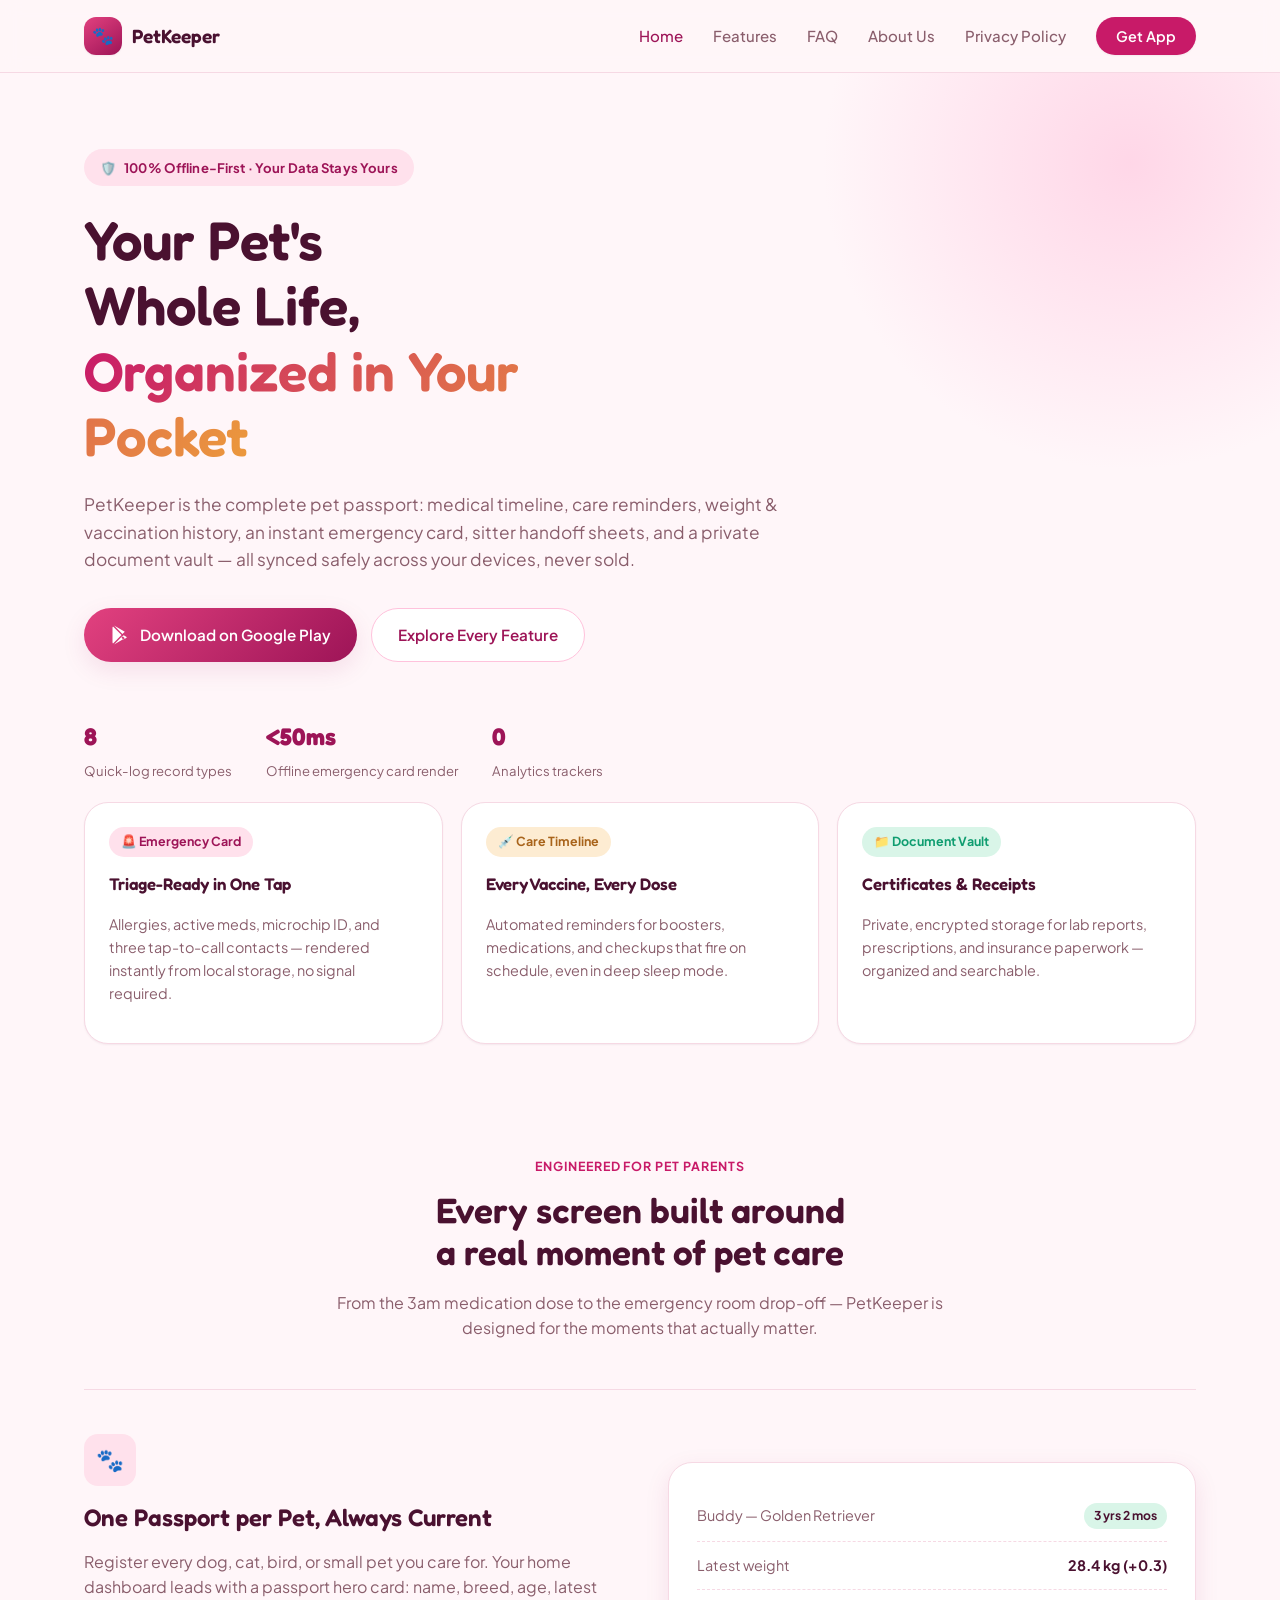
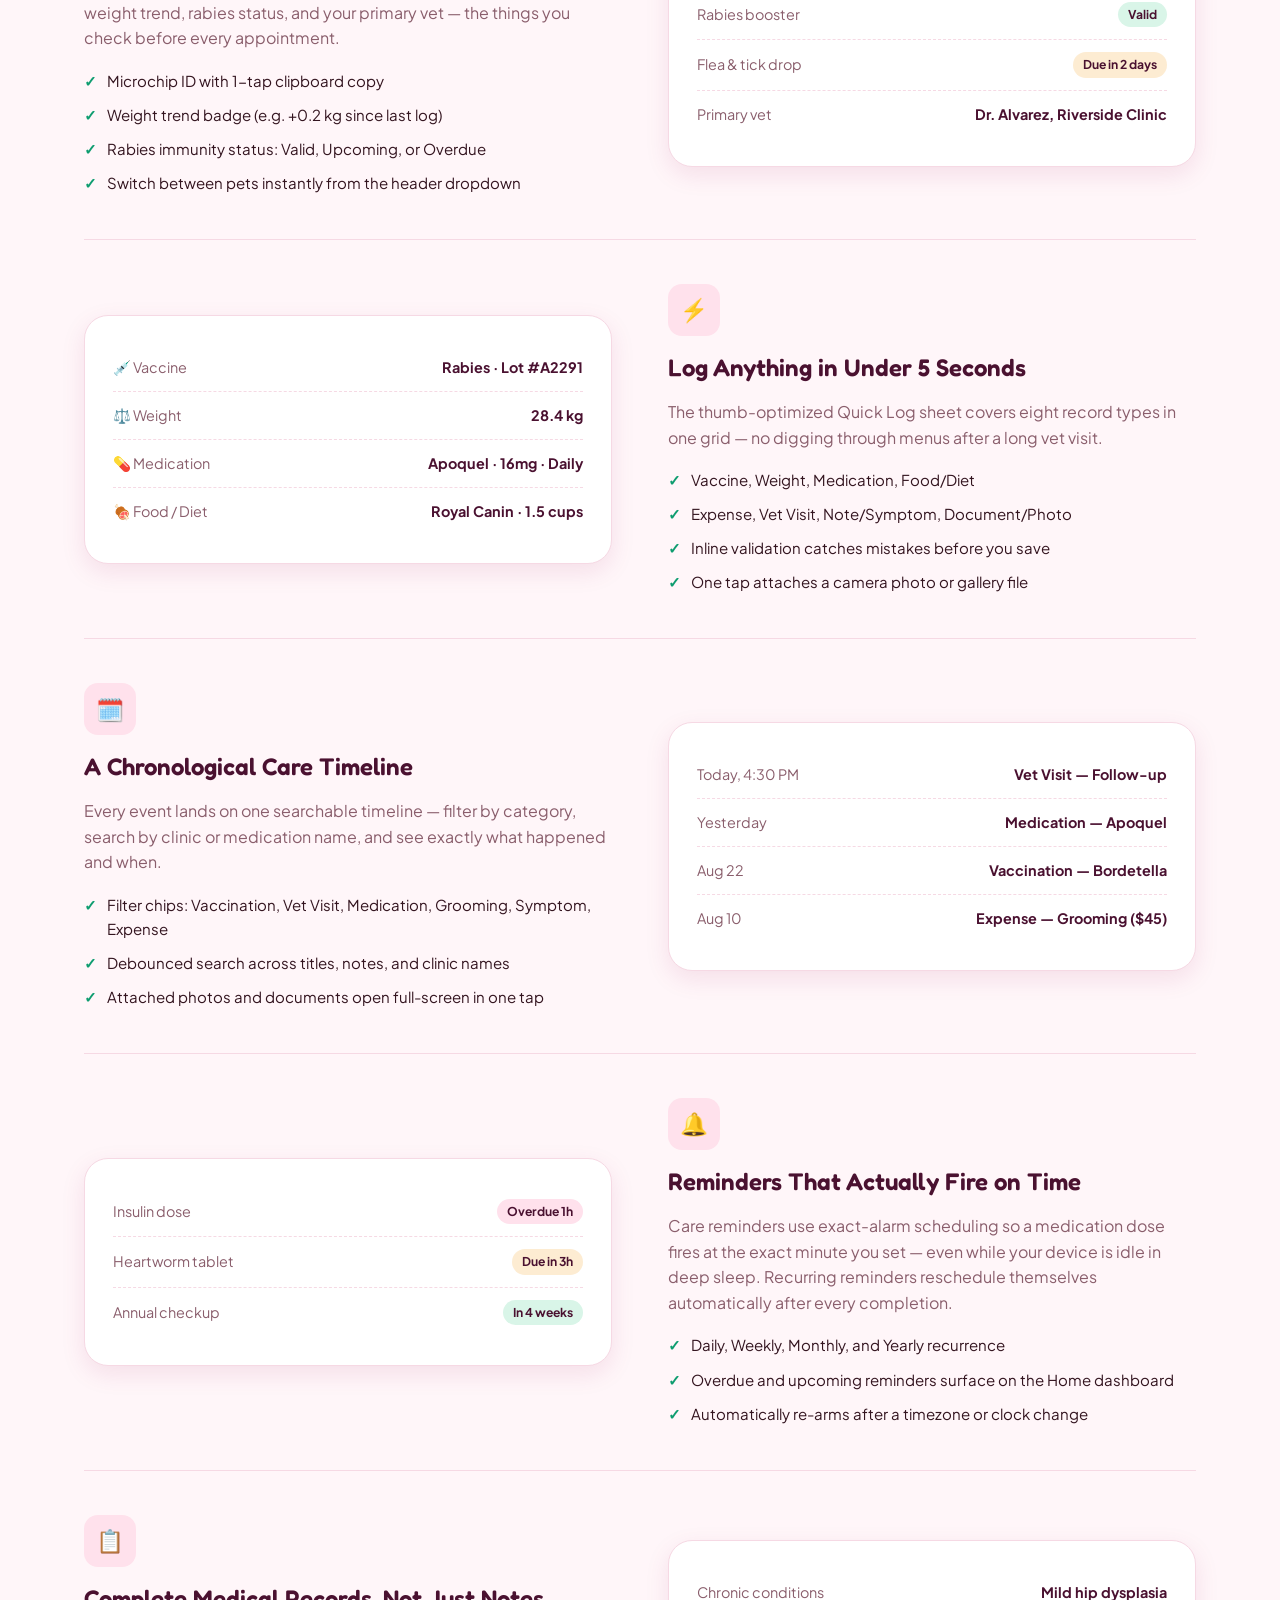
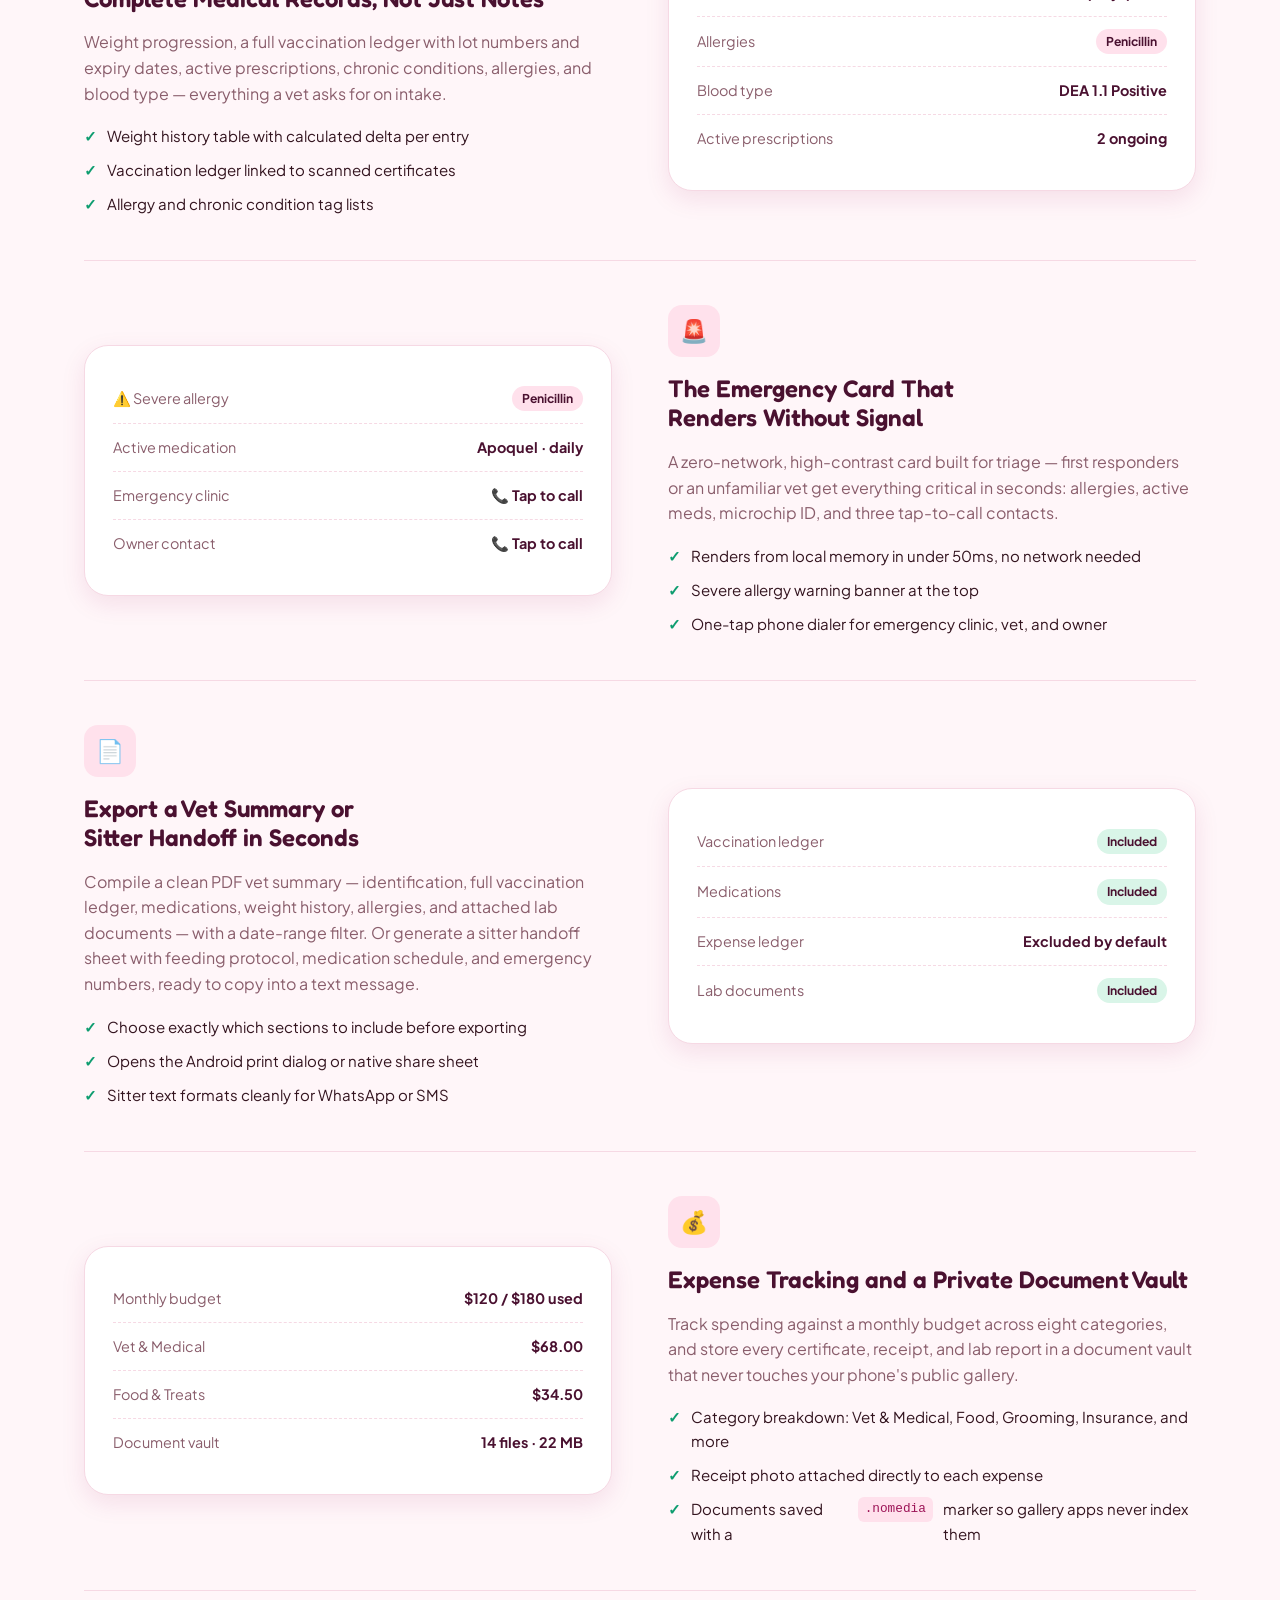
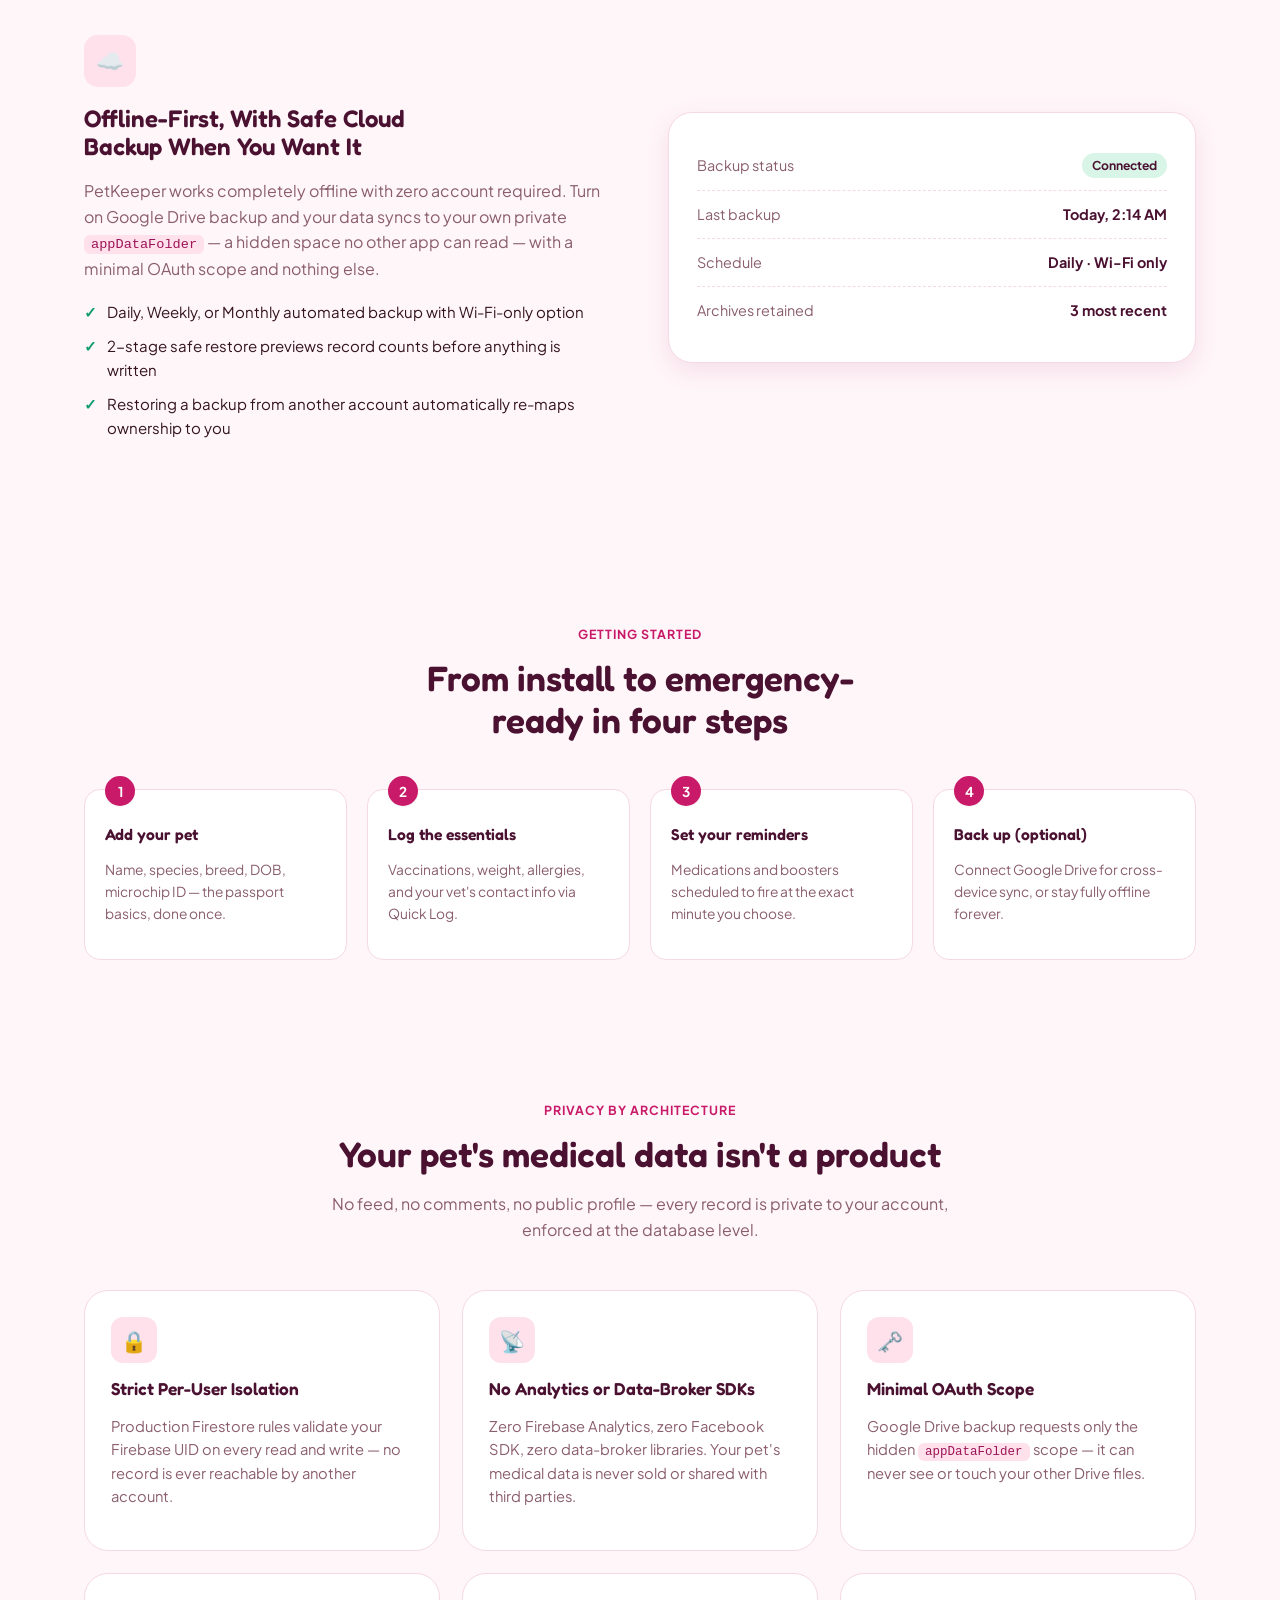
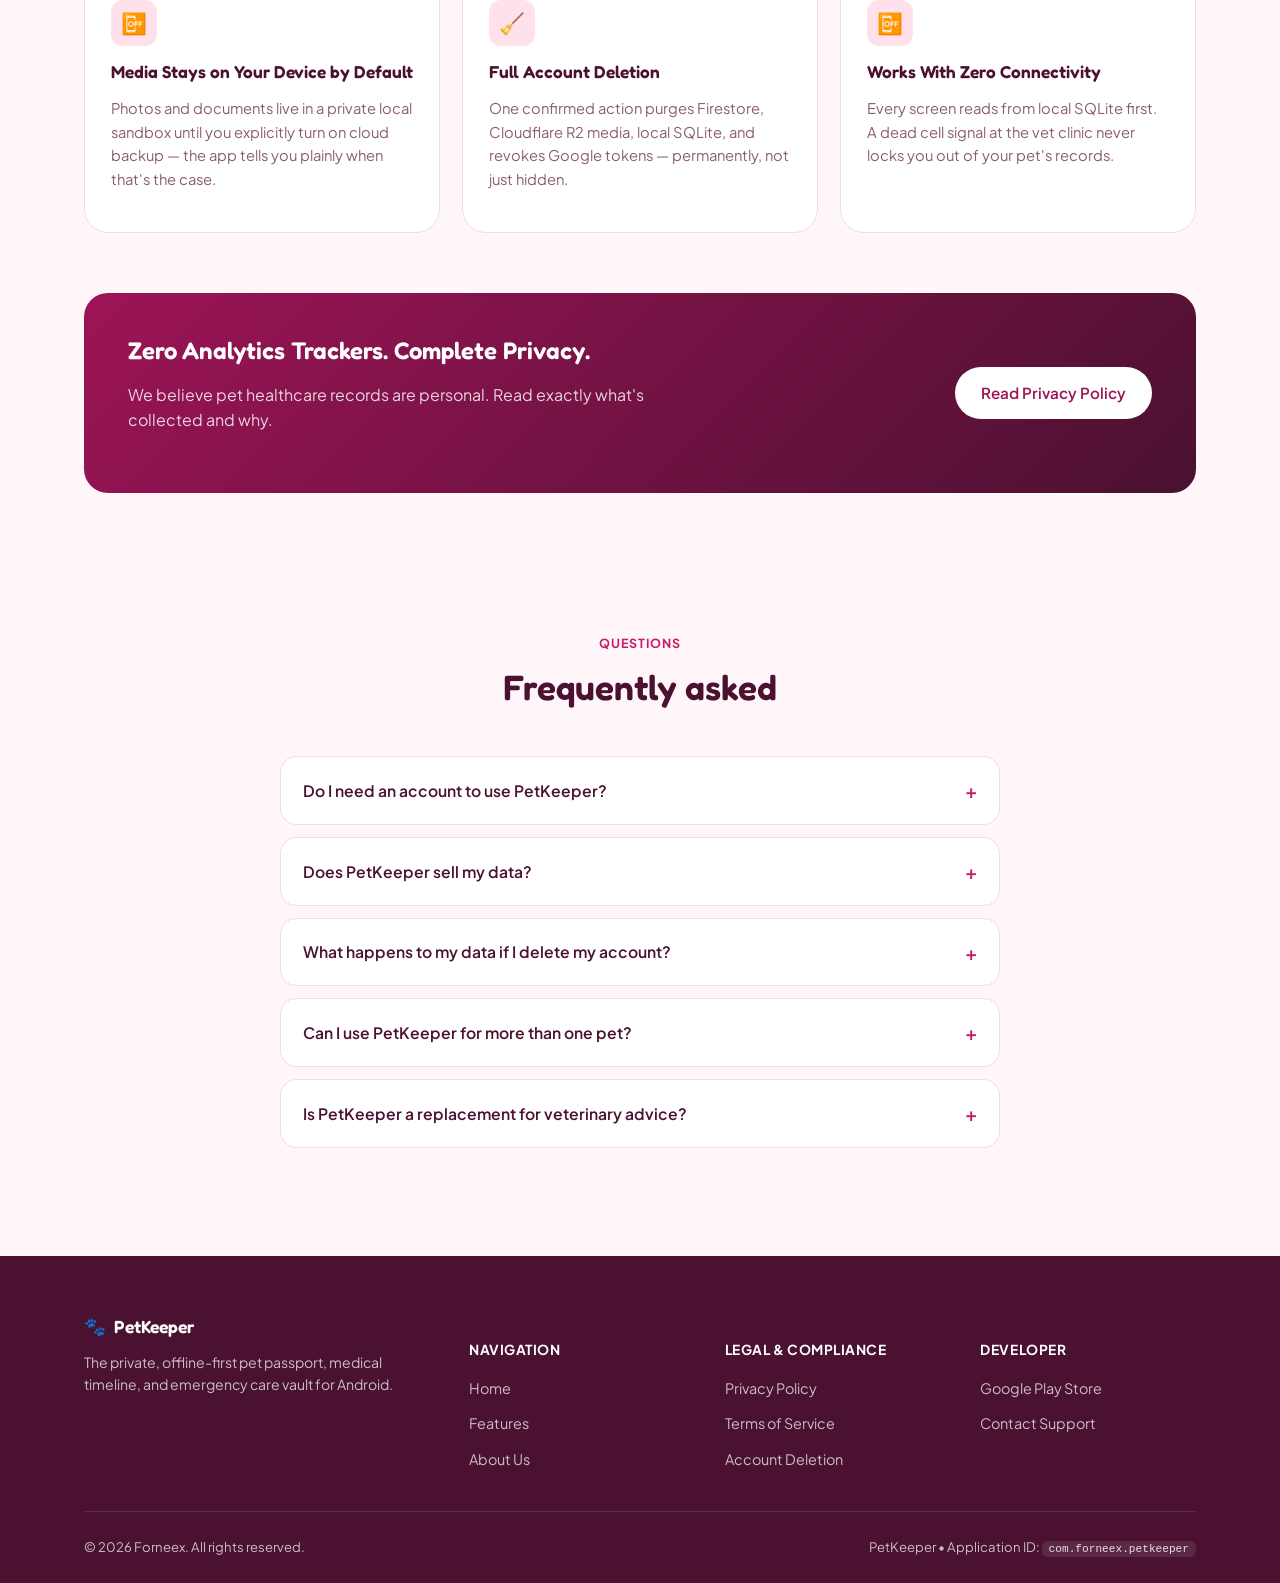
==== commit 6a428f0f: "Remove no-ads claims ahead of upcoming ad integration Ads are planned for a near-term release, so bl" ====
--- a/index.html
+++ b/index.html
@@ -4,7 +4,7 @@
   <meta charset="UTF-8">
   <meta name="viewport" content="width=device-width, initial-scale=1.0">
   <title>PetKeeper — Offline Pet Passport, Medical Timeline & Vault</title>
-  <meta name="description" content="PetKeeper is a private, offline-first Android pet passport: medical timeline, care reminders, emergency card, vet summary PDF, sitter handoff, expense tracker and document vault. Zero ads, zero trackers.">
+  <meta name="description" content="PetKeeper is a private, offline-first Android pet passport: medical timeline, care reminders, emergency card, vet summary PDF, sitter handoff, expense tracker and document vault.">
   <meta name="keywords" content="pet passport, pet medical records, pet vaccination tracker, pet keeper, pet vault, dog health app, cat medical timeline, vet records offline, pet expense tracker">
   <meta property="og:title" content="PetKeeper — Offline Pet Passport & Care Vault">
   <meta property="og:description" content="Keep your pet's complete medical history, vaccines, allergies, prescriptions, and emergency contacts safely in your pocket. Offline-first and private.">
@@ -47,7 +47,7 @@
   <section class="hero">
     <div class="container">
       <div class="badge-pill">
-        <span>🛡️</span> 100% Offline-First &middot; Zero Ads &middot; Zero Trackers
+        <span>🛡️</span> 100% Offline-First &middot; Your Data Stays Yours
       </div>
 
       <h1>Your Pet's Whole Life, <br><span class="gradient-text">Organized in Your Pocket</span></h1>
@@ -55,7 +55,7 @@
       <p class="hero-subtitle">
         PetKeeper is the complete pet passport: medical timeline, care reminders, weight &amp; vaccination history,
         an instant emergency card, sitter handoff sheets, and a private document vault — all synced safely
-        across your devices, never sold, never tracked.
+        across your devices, never sold.
       </p>
 
       <div class="hero-actions">
@@ -71,7 +71,7 @@
       <div class="hero-stats">
         <div class="hero-stat"><strong>8</strong><span>Quick-log record types</span></div>
         <div class="hero-stat"><strong>&lt;50ms</strong><span>Offline emergency card render</span></div>
-        <div class="hero-stat"><strong>0</strong><span>Ad networks or trackers</span></div>
+        <div class="hero-stat"><strong>0</strong><span>Analytics trackers</span></div>
       </div>
 
       <!-- Hero Visual Preview -->
@@ -325,8 +325,8 @@
         </div>
         <div class="feature-item">
           <div class="feature-icon-box">📡</div>
-          <h3>No Ads, No Analytics SDKs</h3>
-          <p>Zero AdMob, zero Firebase Analytics, zero Facebook SDK, zero data-broker libraries. Nothing to opt out of because nothing is collected.</p>
+          <h3>No Analytics or Data-Broker SDKs</h3>
+          <p>Zero Firebase Analytics, zero Facebook SDK, zero data-broker libraries. Your pet's medical data is never sold or shared with third parties.</p>
         </div>
         <div class="feature-item">
           <div class="feature-icon-box">🗝️</div>
@@ -352,8 +352,8 @@
 
       <div class="privacy-banner">
         <div class="privacy-banner-content">
-          <h2>Zero Ads. Zero Trackers. Complete Privacy.</h2>
-          <p>We believe pet healthcare records are personal — not ad inventory. Read exactly what's collected and why.</p>
+          <h2>Zero Analytics Trackers. Complete Privacy.</h2>
+          <p>We believe pet healthcare records are personal. Read exactly what's collected and why.</p>
         </div>
         <a href="privacy-policy.html" class="btn">Read Privacy Policy</a>
       </div>
@@ -373,8 +373,8 @@
           <div class="faq-a"><p>No. PetKeeper works fully offline in Local Mode with no sign-in required. Google Sign-In is only needed if you want cross-device cloud sync and Google Drive backup.</p></div>
         </div>
         <div class="faq-item">
-          <button class="faq-q"><span>Does PetKeeper show ads or sell my data?</span><span class="plus">+</span></button>
-          <div class="faq-a"><p>Never. There are no ad SDKs, no analytics trackers, and no third-party data sharing anywhere in the app.</p></div>
+          <button class="faq-q"><span>Does PetKeeper sell my data?</span><span class="plus">+</span></button>
+          <div class="faq-a"><p>Never. There are no analytics trackers and no third-party data sharing anywhere in the app — see our <a href="privacy-policy.html">Privacy Policy</a> for exactly what's collected.</p></div>
         </div>
         <div class="faq-item">
           <button class="faq-q"><span>What happens to my data if I delete my account?</span><span class="plus">+</span></button>
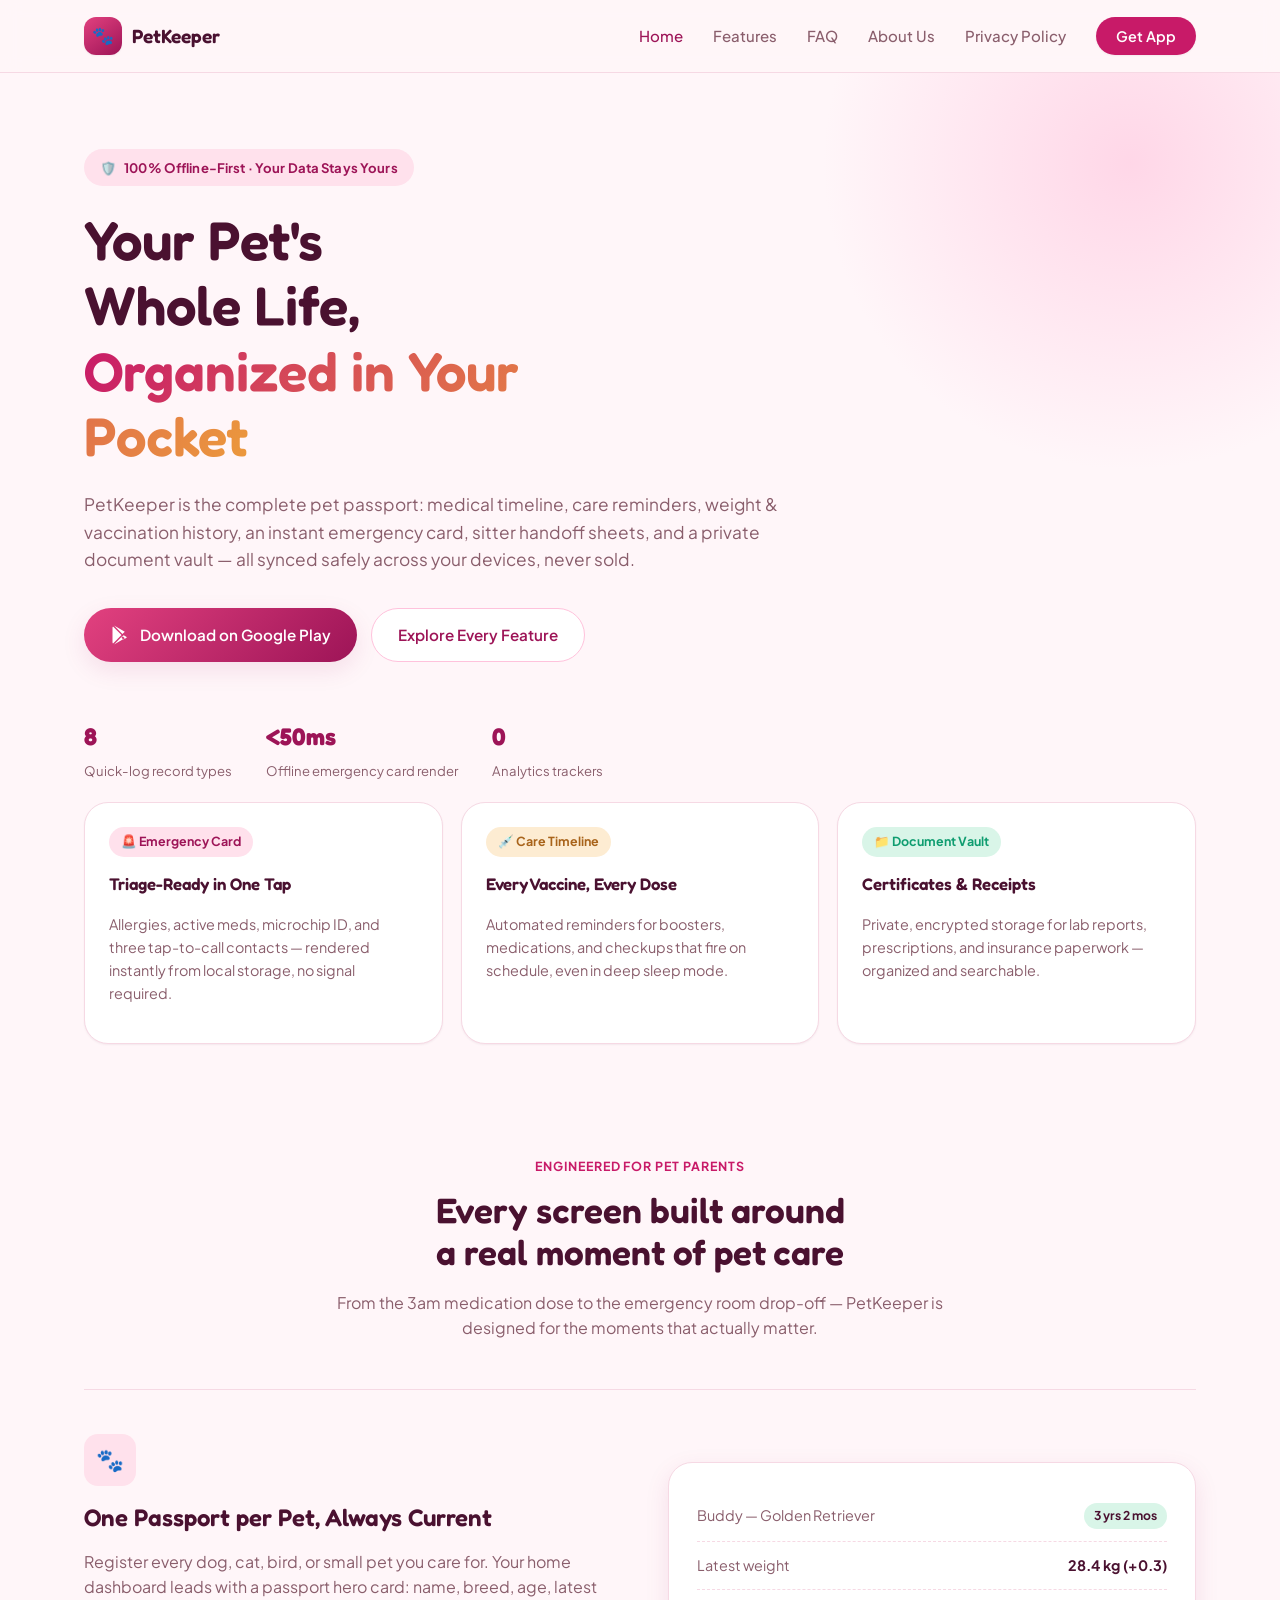
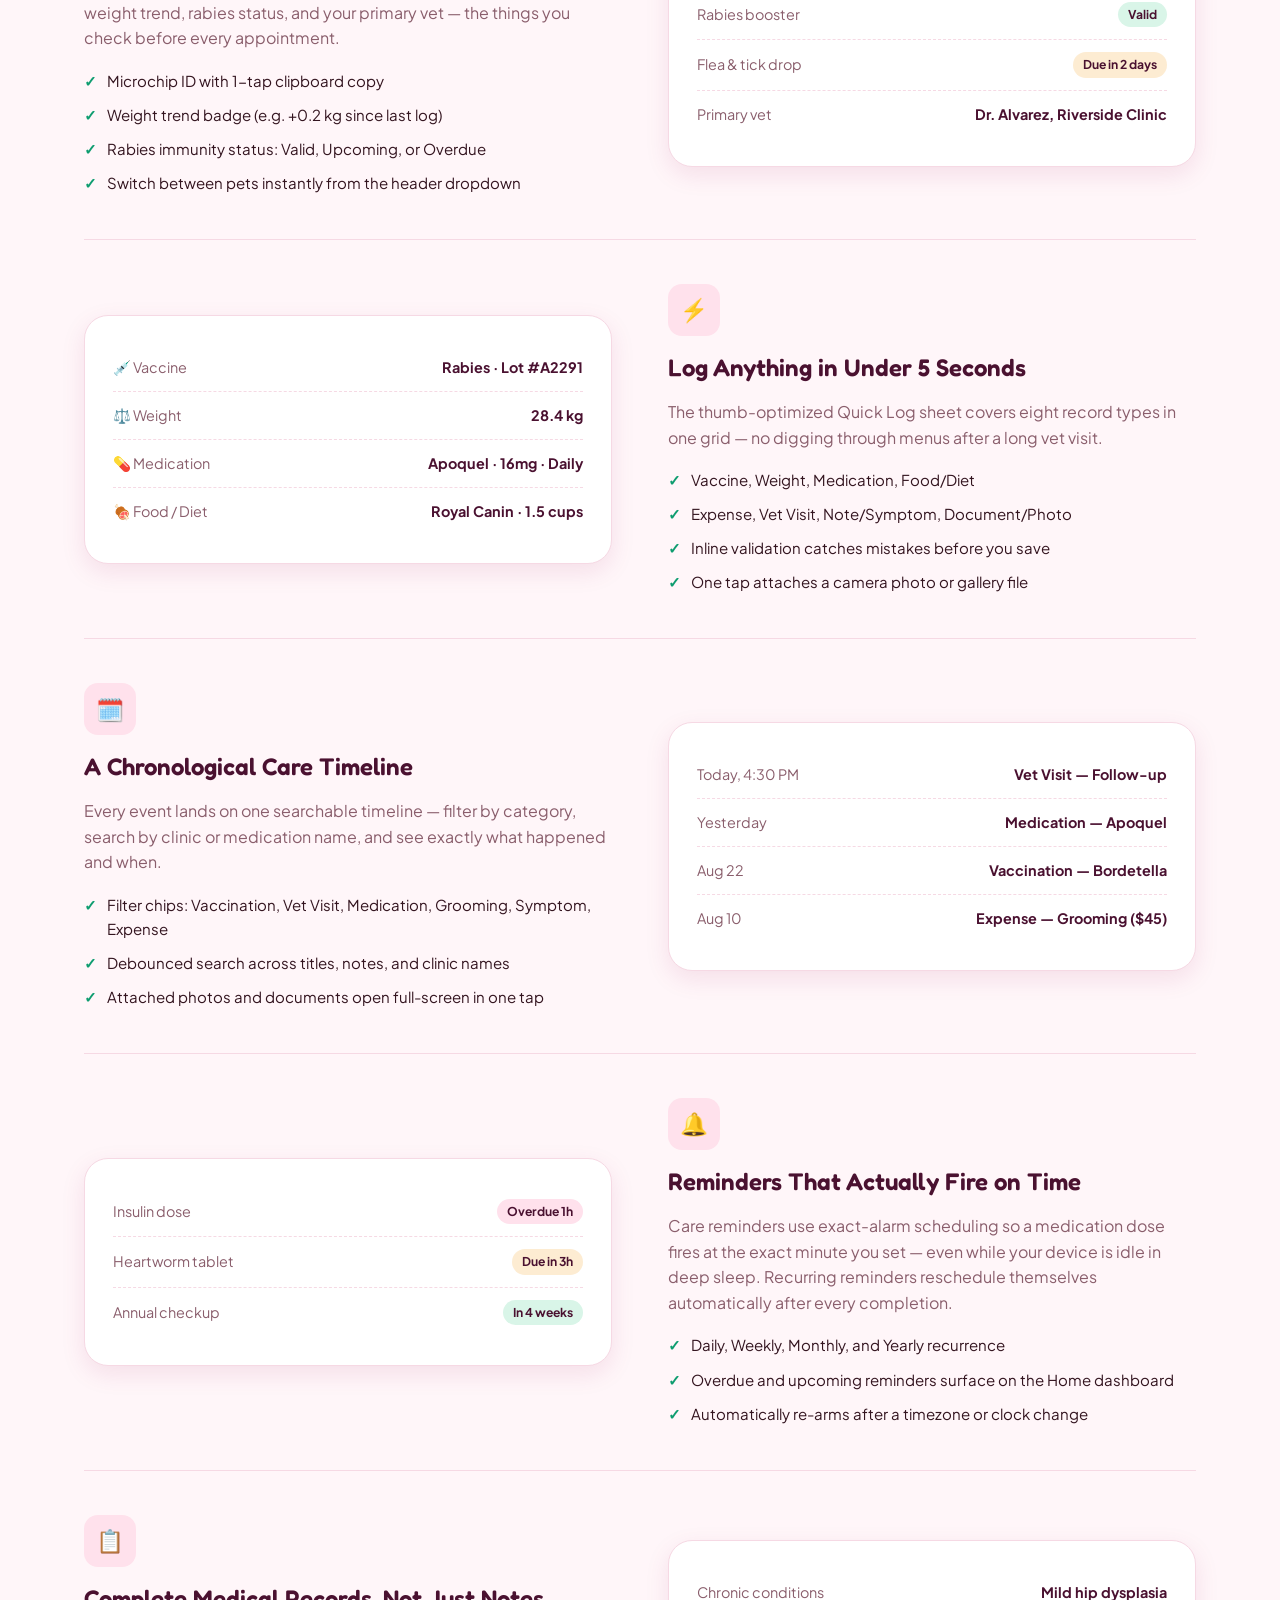
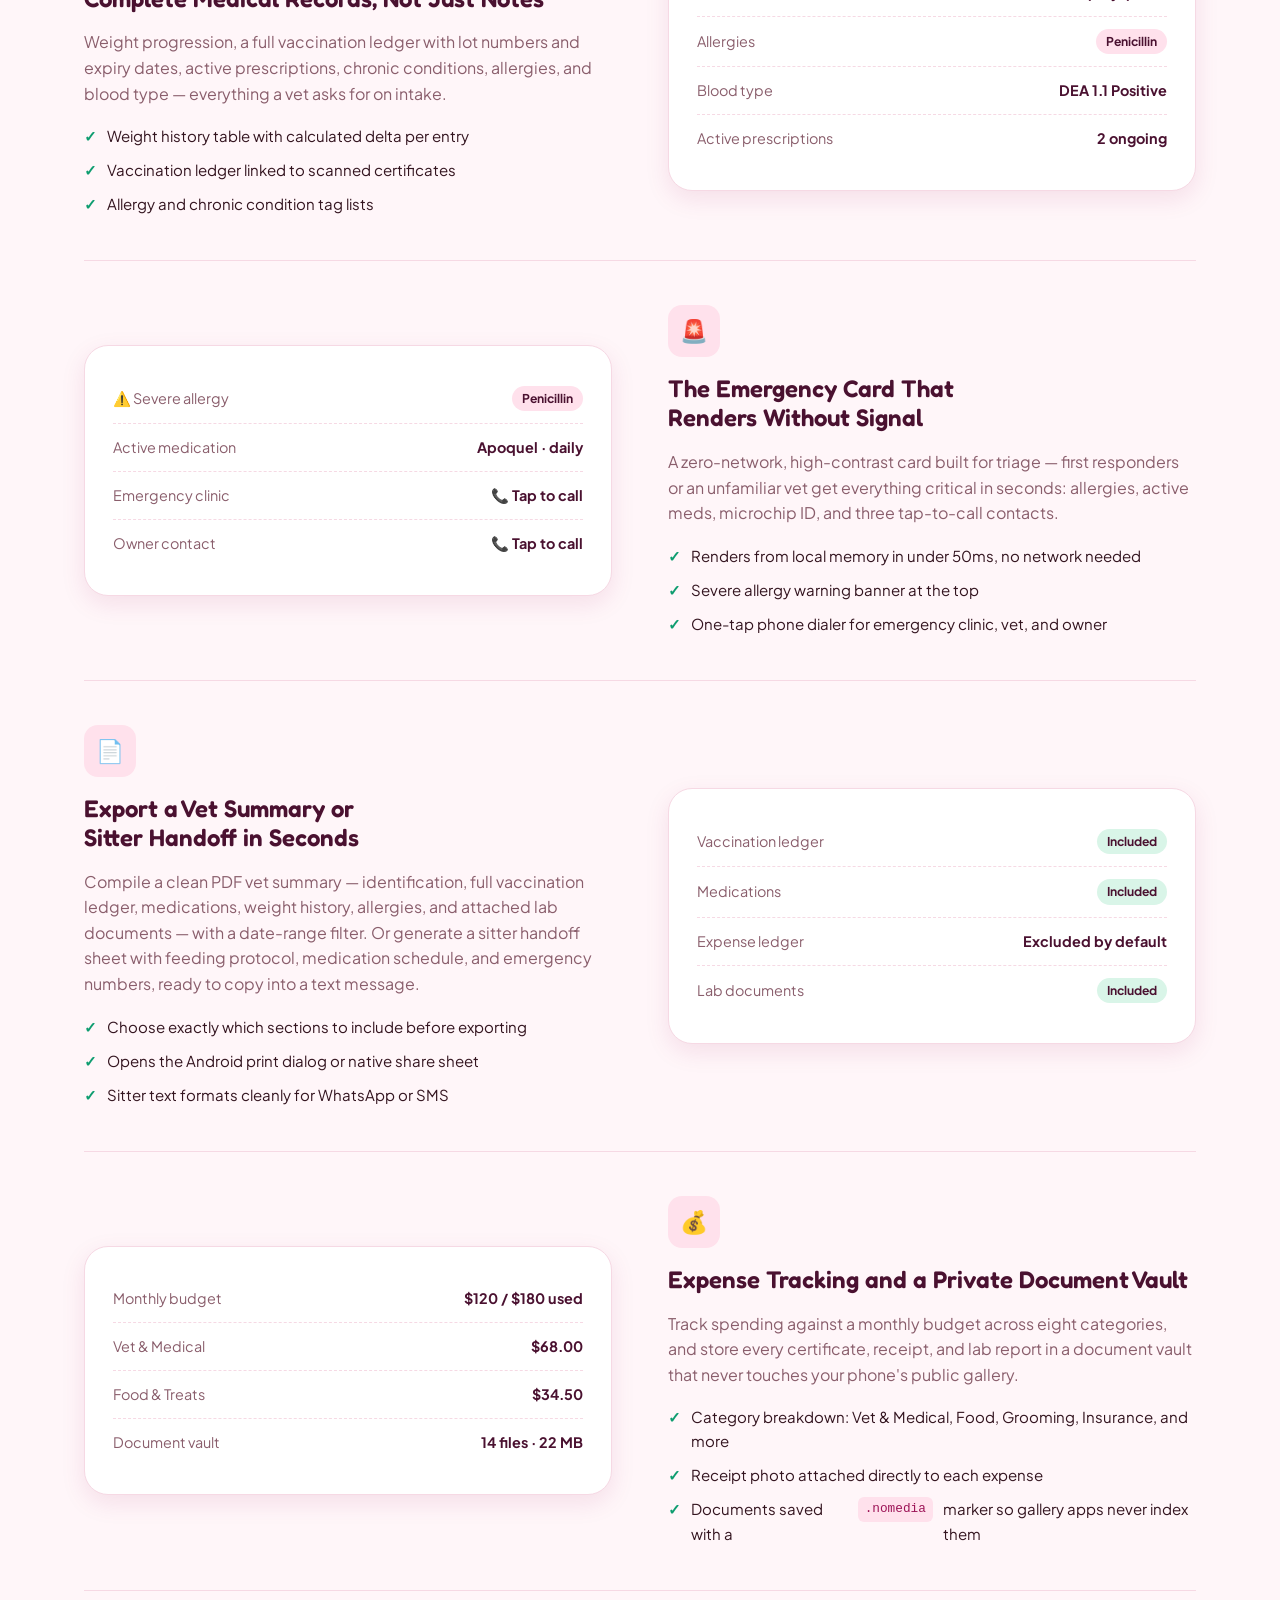
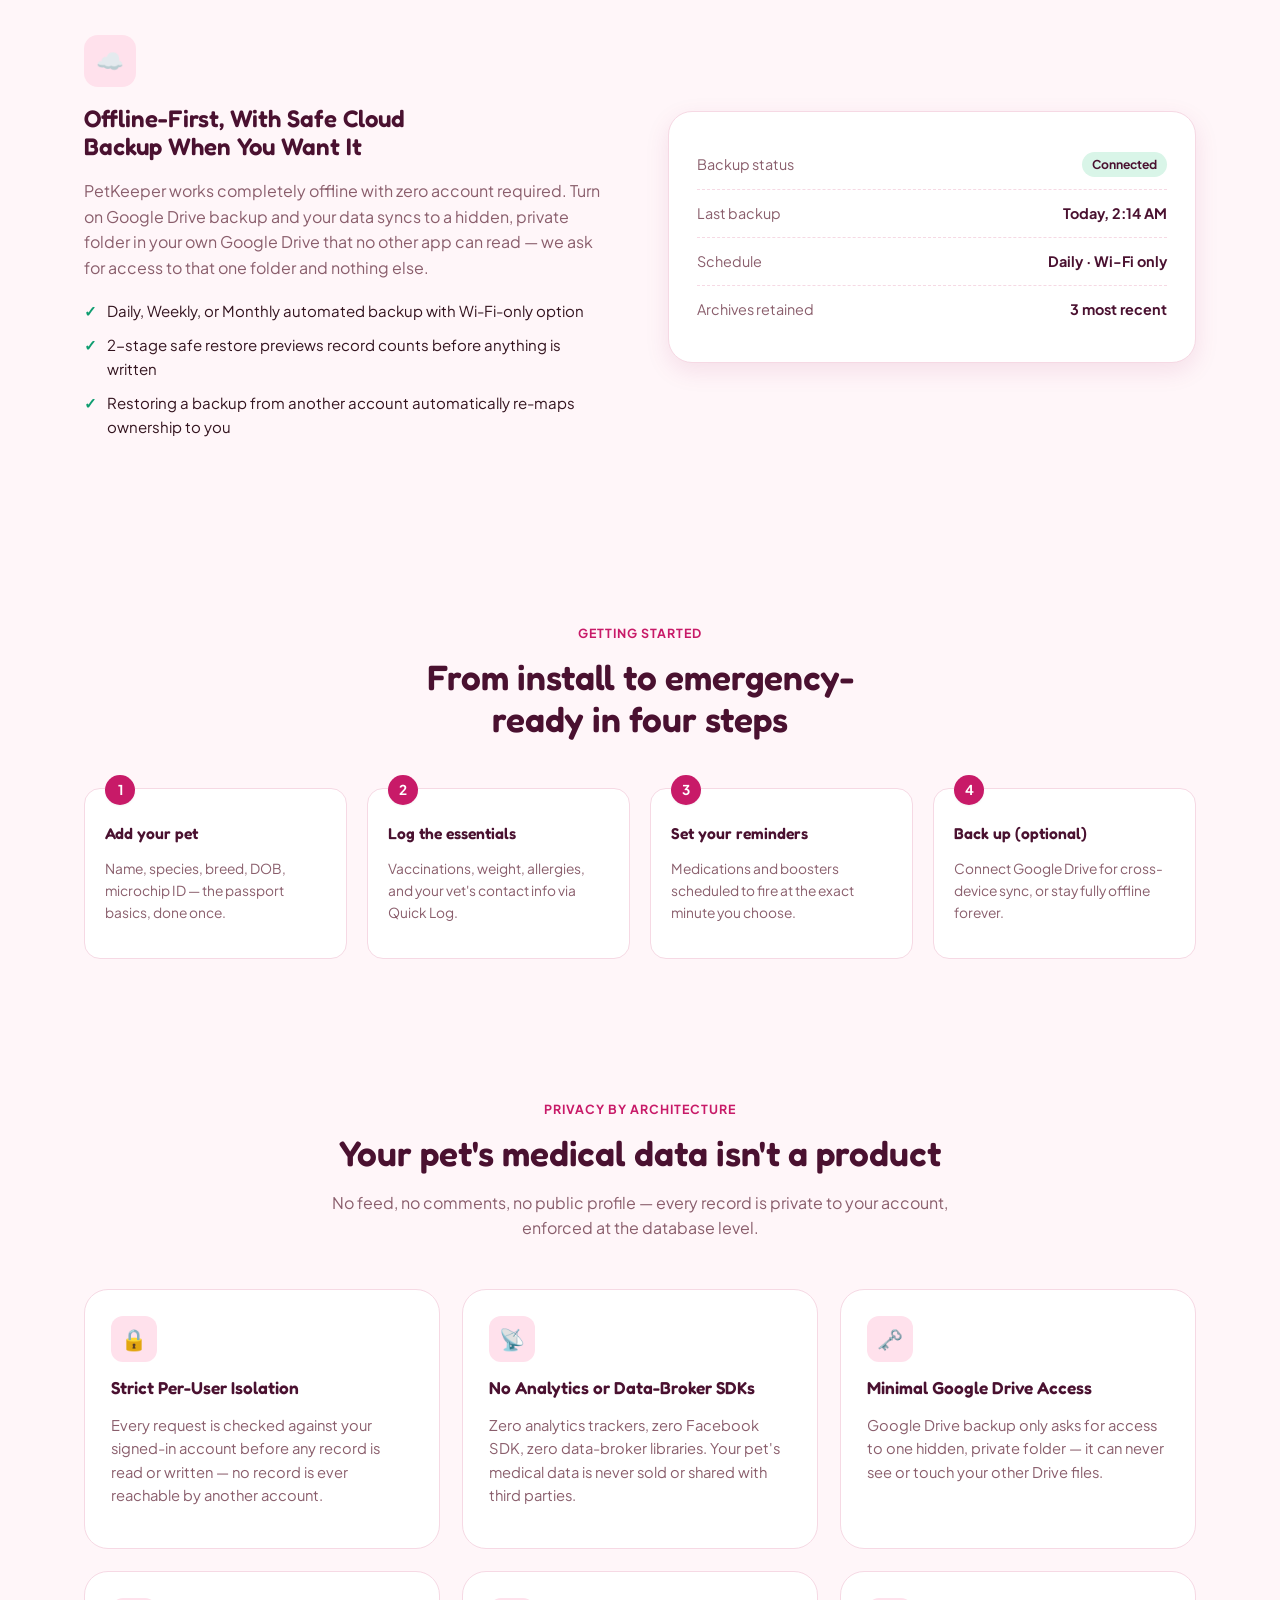
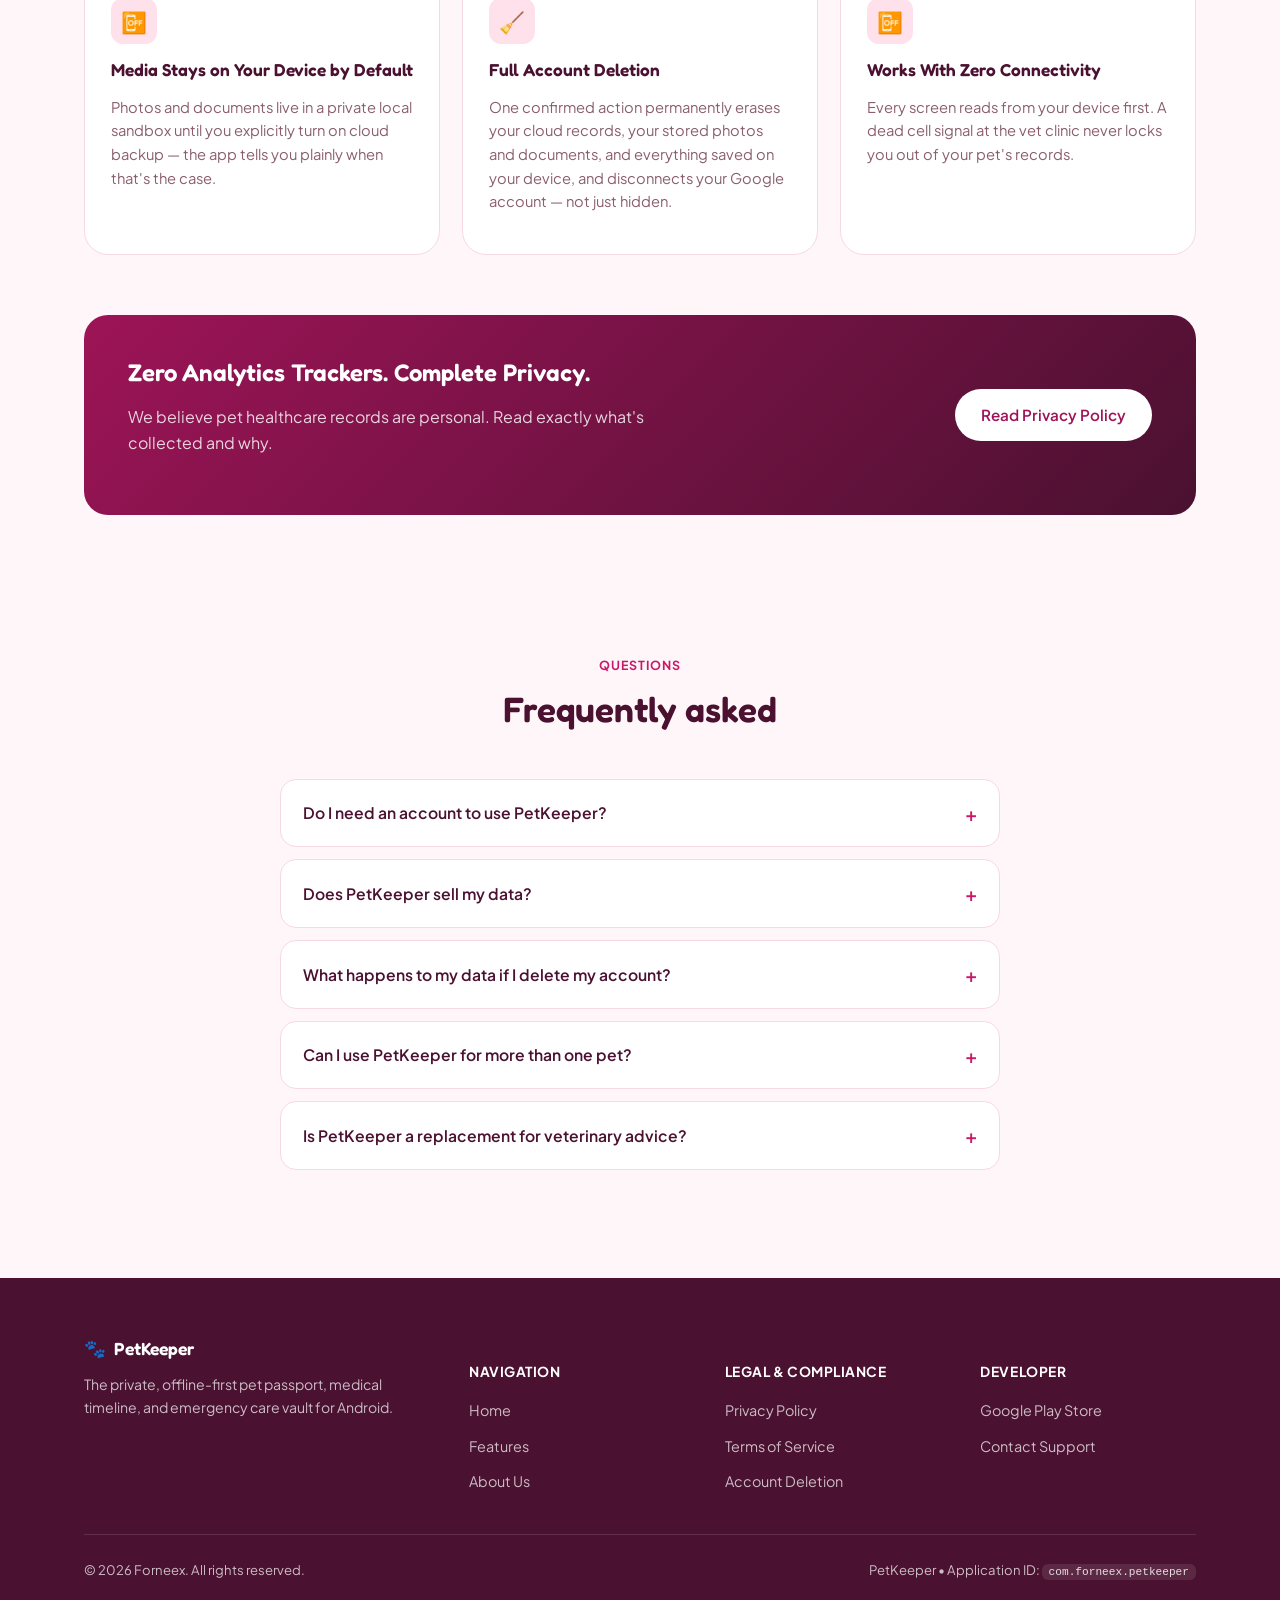
==== commit 59ec9c86: "Remove technical jargon from user-facing copy Replaces internal implementation terms (SQLite, Firest" ====
--- a/index.html
+++ b/index.html
@@ -275,7 +275,7 @@
         <div>
           <div class="module-icon">☁️</div>
           <h3>Offline-First, With Safe Cloud Backup When You Want It</h3>
-          <p>PetKeeper works completely offline with zero account required. Turn on Google Drive backup and your data syncs to your own private <code>appDataFolder</code> — a hidden space no other app can read — with a minimal OAuth scope and nothing else.</p>
+          <p>PetKeeper works completely offline with zero account required. Turn on Google Drive backup and your data syncs to a hidden, private folder in your own Google Drive that no other app can read — we ask for access to that one folder and nothing else.</p>
           <ul class="module-list">
             <li>Daily, Weekly, or Monthly automated backup with Wi-Fi-only option</li>
             <li>2-stage safe restore previews record counts before anything is written</li>
@@ -321,17 +321,17 @@
         <div class="feature-item">
           <div class="feature-icon-box">🔒</div>
           <h3>Strict Per-User Isolation</h3>
-          <p>Production Firestore rules validate your Firebase UID on every read and write — no record is ever reachable by another account.</p>
+          <p>Every request is checked against your signed-in account before any record is read or written — no record is ever reachable by another account.</p>
         </div>
         <div class="feature-item">
           <div class="feature-icon-box">📡</div>
           <h3>No Analytics or Data-Broker SDKs</h3>
-          <p>Zero Firebase Analytics, zero Facebook SDK, zero data-broker libraries. Your pet's medical data is never sold or shared with third parties.</p>
+          <p>Zero analytics trackers, zero Facebook SDK, zero data-broker libraries. Your pet's medical data is never sold or shared with third parties.</p>
         </div>
         <div class="feature-item">
           <div class="feature-icon-box">🗝️</div>
-          <h3>Minimal OAuth Scope</h3>
-          <p>Google Drive backup requests only the hidden <code>appDataFolder</code> scope — it can never see or touch your other Drive files.</p>
+          <h3>Minimal Google Drive Access</h3>
+          <p>Google Drive backup only asks for access to one hidden, private folder — it can never see or touch your other Drive files.</p>
         </div>
         <div class="feature-item">
           <div class="feature-icon-box">📴</div>
@@ -341,12 +341,12 @@
         <div class="feature-item">
           <div class="feature-icon-box">🧹</div>
           <h3>Full Account Deletion</h3>
-          <p>One confirmed action purges Firestore, Cloudflare R2 media, local SQLite, and revokes Google tokens — permanently, not just hidden.</p>
+          <p>One confirmed action permanently erases your cloud records, your stored photos and documents, and everything saved on your device, and disconnects your Google account — not just hidden.</p>
         </div>
         <div class="feature-item">
           <div class="feature-icon-box">📴</div>
           <h3>Works With Zero Connectivity</h3>
-          <p>Every screen reads from local SQLite first. A dead cell signal at the vet clinic never locks you out of your pet's records.</p>
+          <p>Every screen reads from your device first. A dead cell signal at the vet clinic never locks you out of your pet's records.</p>
         </div>
       </div>
 
@@ -378,7 +378,7 @@
         </div>
         <div class="faq-item">
           <button class="faq-q"><span>What happens to my data if I delete my account?</span><span class="plus">+</span></button>
-          <div class="faq-a"><p>A confirmed deletion permanently purges your Firestore records, Cloudflare R2 media, local SQLite database, and revokes Google OAuth tokens. See our <a href="delete-account.html">Account Deletion</a> page for the full process.</p></div>
+          <div class="faq-a"><p>A confirmed deletion permanently erases your cloud records, stored photos and documents, and everything saved on your device, and disconnects your Google account. See our <a href="delete-account.html">Account Deletion</a> page for the full process.</p></div>
         </div>
         <div class="faq-item">
           <button class="faq-q"><span>Can I use PetKeeper for more than one pet?</span><span class="plus">+</span></button>
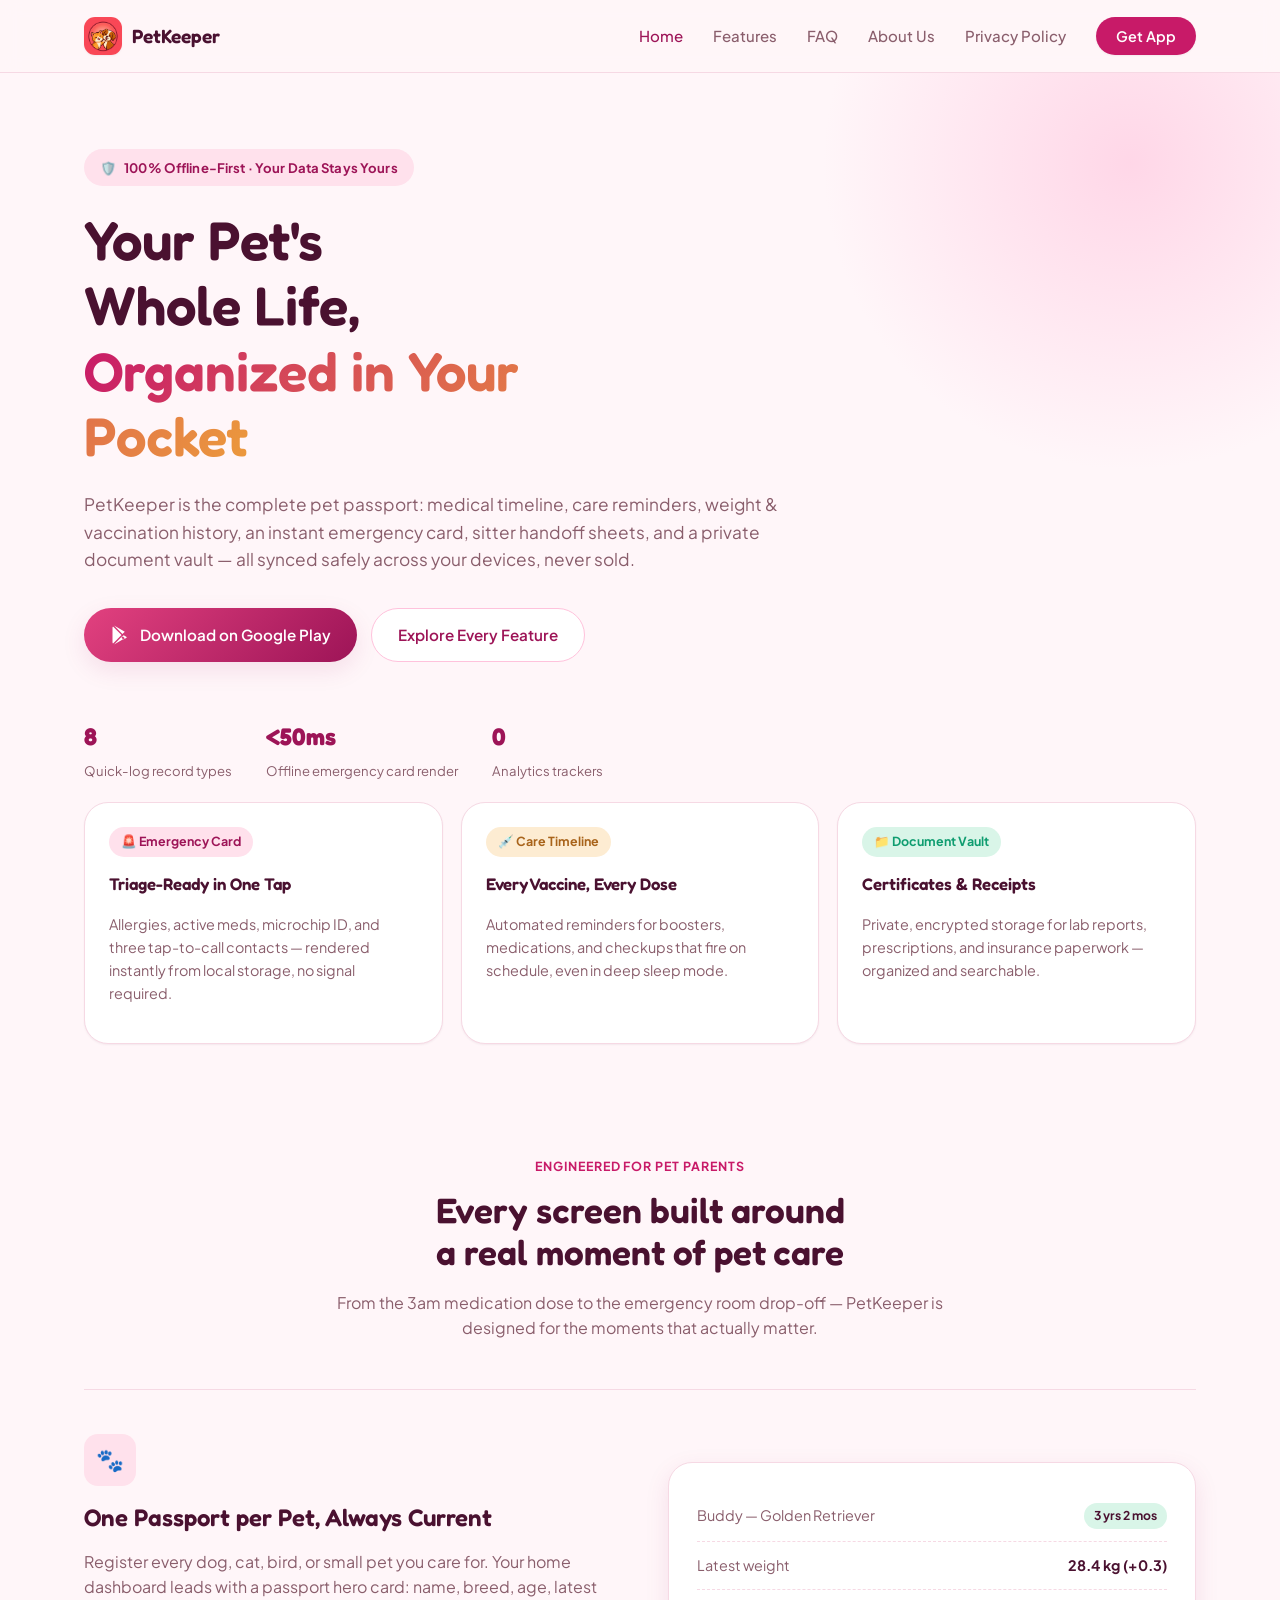
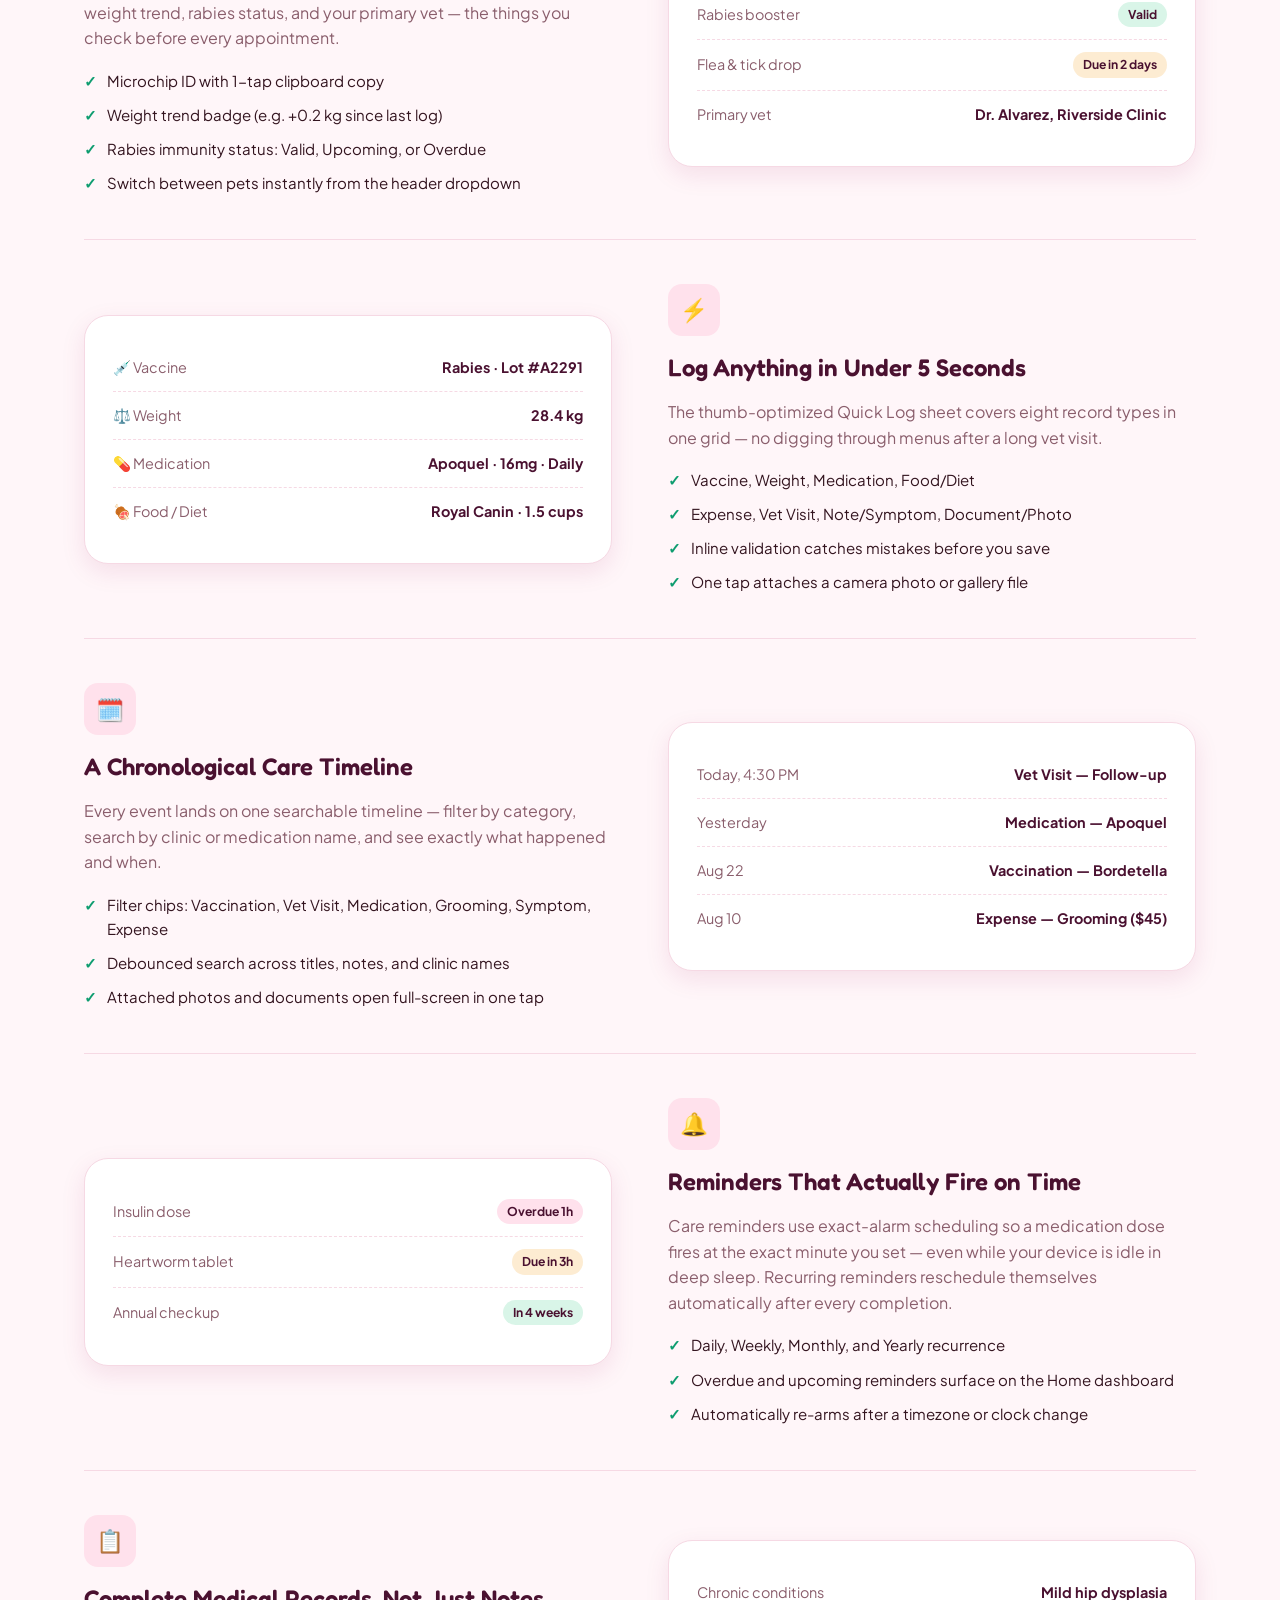
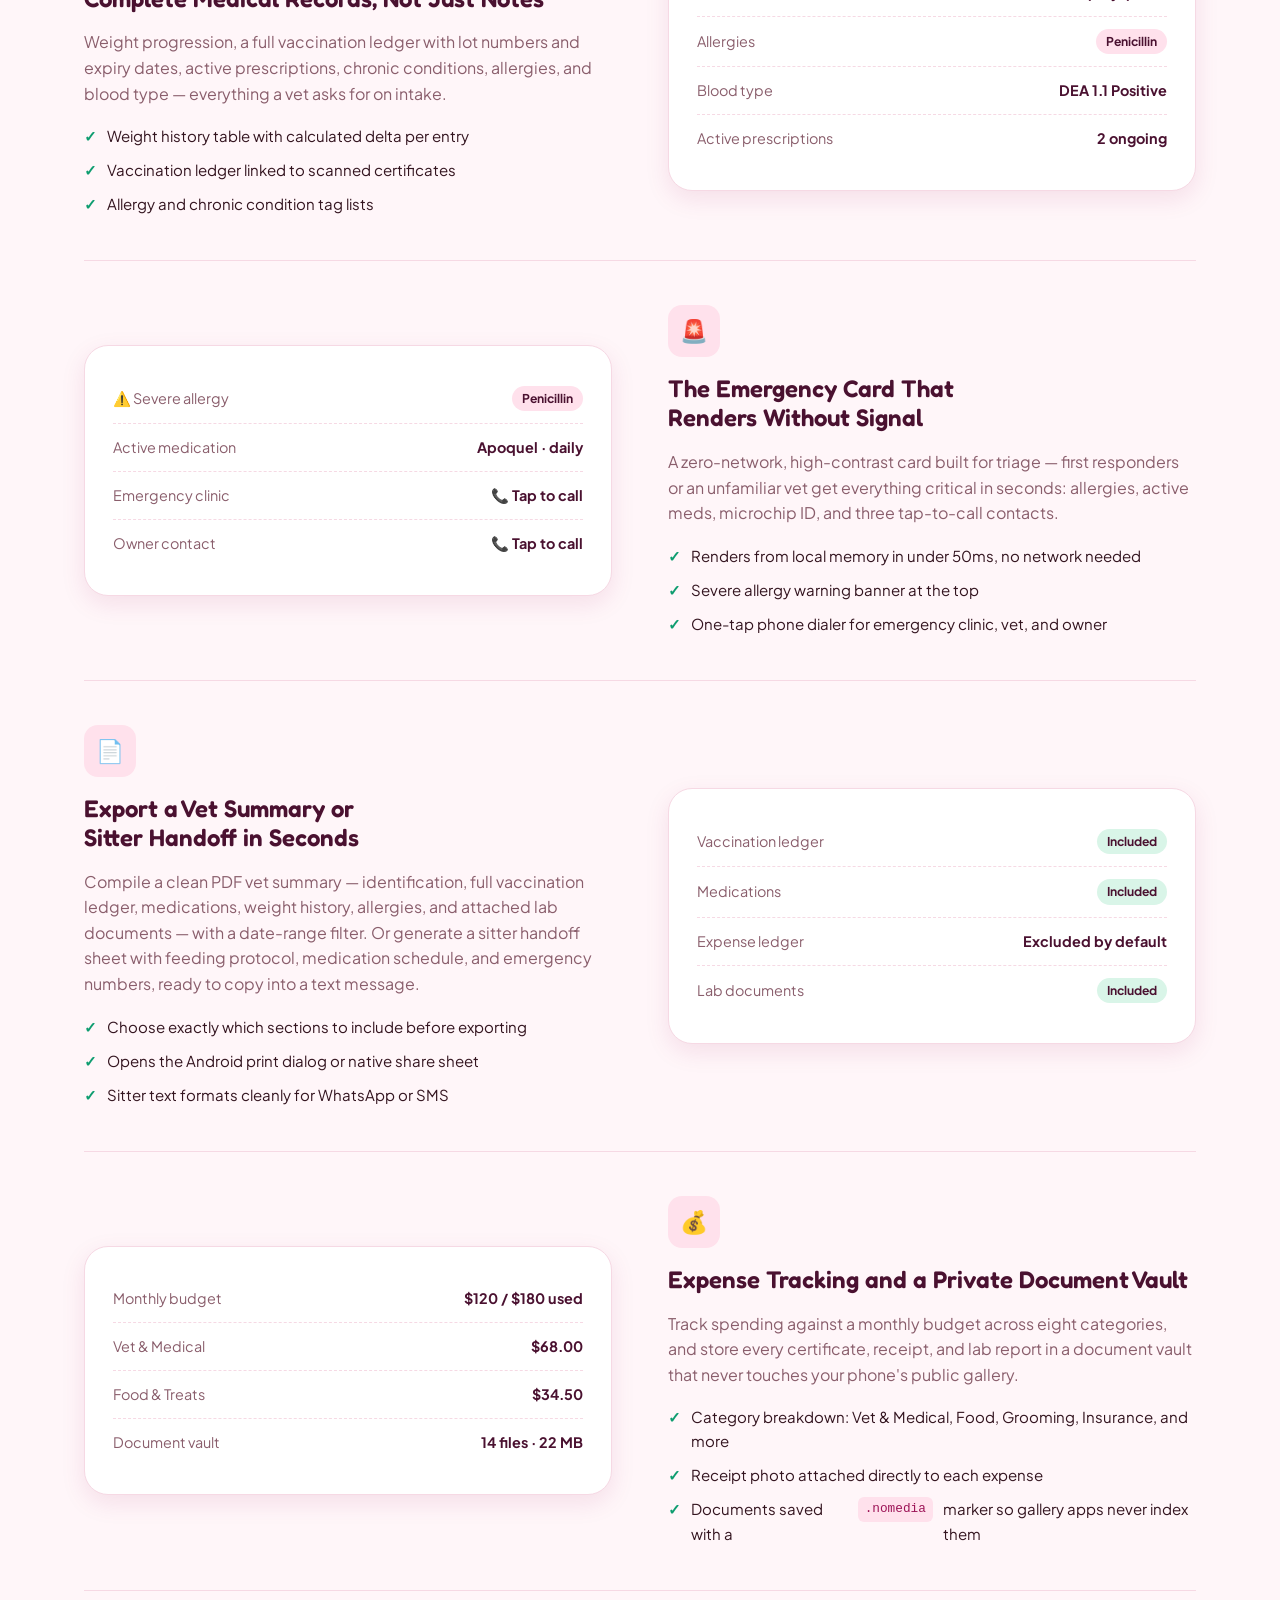
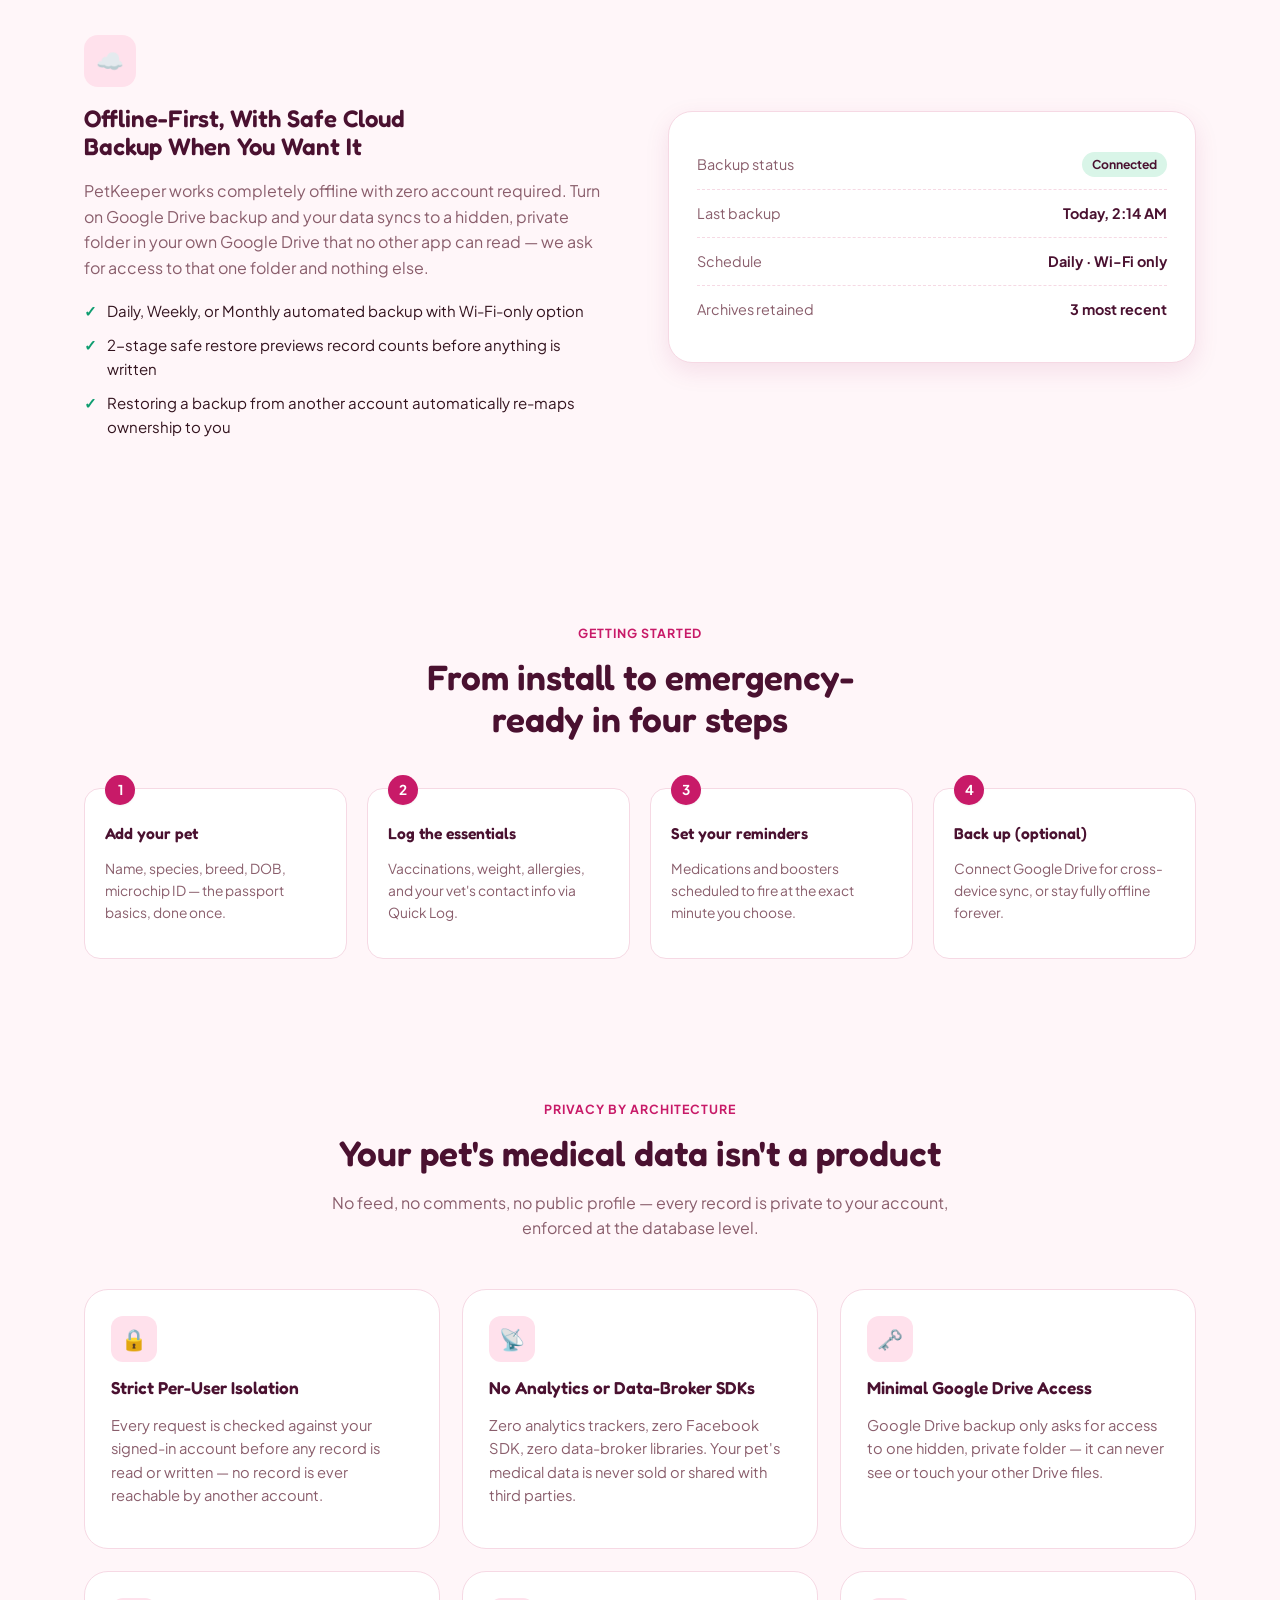
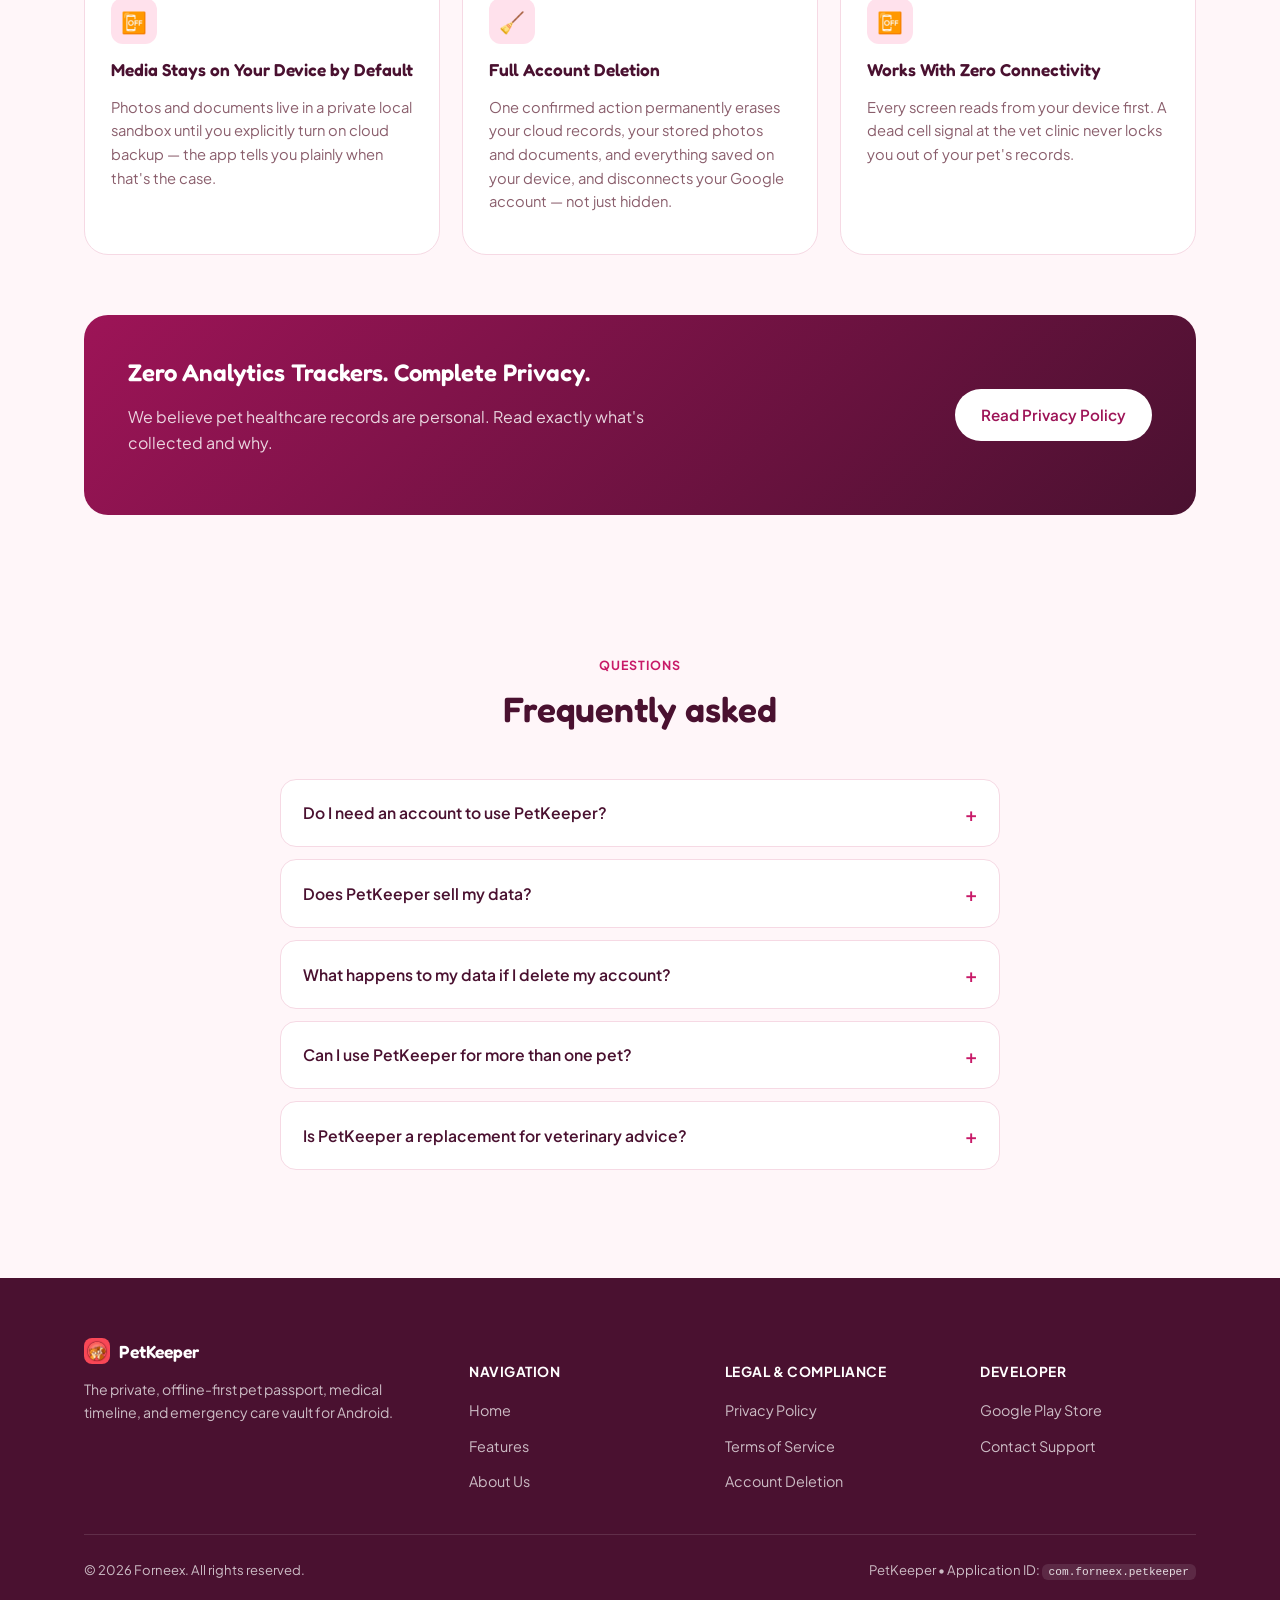
==== commit ca822c88: "Use rebranded v2 logo for brand mark and favicon Replaces the paw emoji brand icon (nav + footer) wi" ====
--- a/index.html
+++ b/index.html
@@ -12,6 +12,7 @@
   <link rel="preconnect" href="https://fonts.googleapis.com">
   <link rel="preconnect" href="https://fonts.gstatic.com" crossorigin>
   <link href="https://fonts.googleapis.com/css2?family=Fredoka:wght@500;600;700&family=Plus+Jakarta+Sans:wght@400;500;600;700;800&display=swap" rel="stylesheet">
+  <link rel="icon" type="image/png" href="assets/logo.png">
   <link rel="stylesheet" href="css/style.css">
 </head>
 <body>
@@ -20,7 +21,7 @@
   <header class="header">
     <div class="container nav-wrap">
       <a href="index.html" class="brand">
-        <div class="brand-icon">🐾</div>
+        <img class="brand-icon" src="assets/logo.png" alt="PetKeeper logo">
         <span>PetKeeper</span>
       </a>
 
@@ -397,7 +398,7 @@
     <div class="container">
       <div class="footer-grid">
         <div class="footer-brand">
-          <h4><span>🐾</span> PetKeeper</h4>
+          <h4><img class="footer-logo" src="assets/logo.png" alt="PetKeeper logo"> PetKeeper</h4>
           <p>The private, offline-first pet passport, medical timeline, and emergency care vault for Android.</p>
         </div>
 
--- a/css/style.css
+++ b/css/style.css
@@ -86,9 +86,8 @@
 .nav-wrap { display: flex; align-items: center; justify-content: space-between; height: 72px; }
 .brand { display: flex; align-items: center; gap: 10px; font-family: 'Fredoka', sans-serif; font-weight: 600; font-size: 1.2rem; color: var(--rose-900); }
 .brand-icon {
-  width: 38px; height: 38px; display: grid; place-items: center;
-  background: linear-gradient(145deg, var(--rose-500), var(--rose-700));
-  border-radius: 12px; font-size: 1.1rem; box-shadow: var(--shadow-sm);
+  width: 38px; height: 38px; border-radius: 11px;
+  object-fit: cover; box-shadow: var(--shadow-sm);
 }
 .nav-menu { display: flex; align-items: center; gap: 30px; }
 .nav-link { font-size: 0.94rem; font-weight: 500; color: var(--ink-soft); transition: color .15s; padding: 6px 0; }
@@ -343,7 +342,8 @@
 .footer { background: var(--rose-900); color: rgba(255,255,255,0.72); padding: 60px 0 26px; margin-top: 40px; }
 .footer-grid { display: grid; grid-template-columns: 1.6fr 1fr 1fr 1fr; gap: 40px; padding-bottom: 40px; border-bottom: 1px solid rgba(255,255,255,0.12); }
 @media (max-width: 760px) { .footer-grid { grid-template-columns: 1fr 1fr; } }
-.footer-brand h4 { color: #fff; display: flex; align-items: center; gap: 8px; font-size: 1.1rem; margin-bottom: 10px; }
+.footer-brand h4 { color: #fff; display: flex; align-items: center; gap: 9px; font-size: 1.1rem; margin-bottom: 10px; }
+.footer-logo { width: 26px; height: 26px; border-radius: 8px; object-fit: cover; }
 .footer-brand p { font-size: 0.88rem; max-width: 32ch; }
 .footer-col h5 { color: #fff; font-size: 0.86rem; letter-spacing: .04em; text-transform: uppercase; margin-bottom: 14px; }
 .footer-links { display: flex; flex-direction: column; gap: 10px; }
